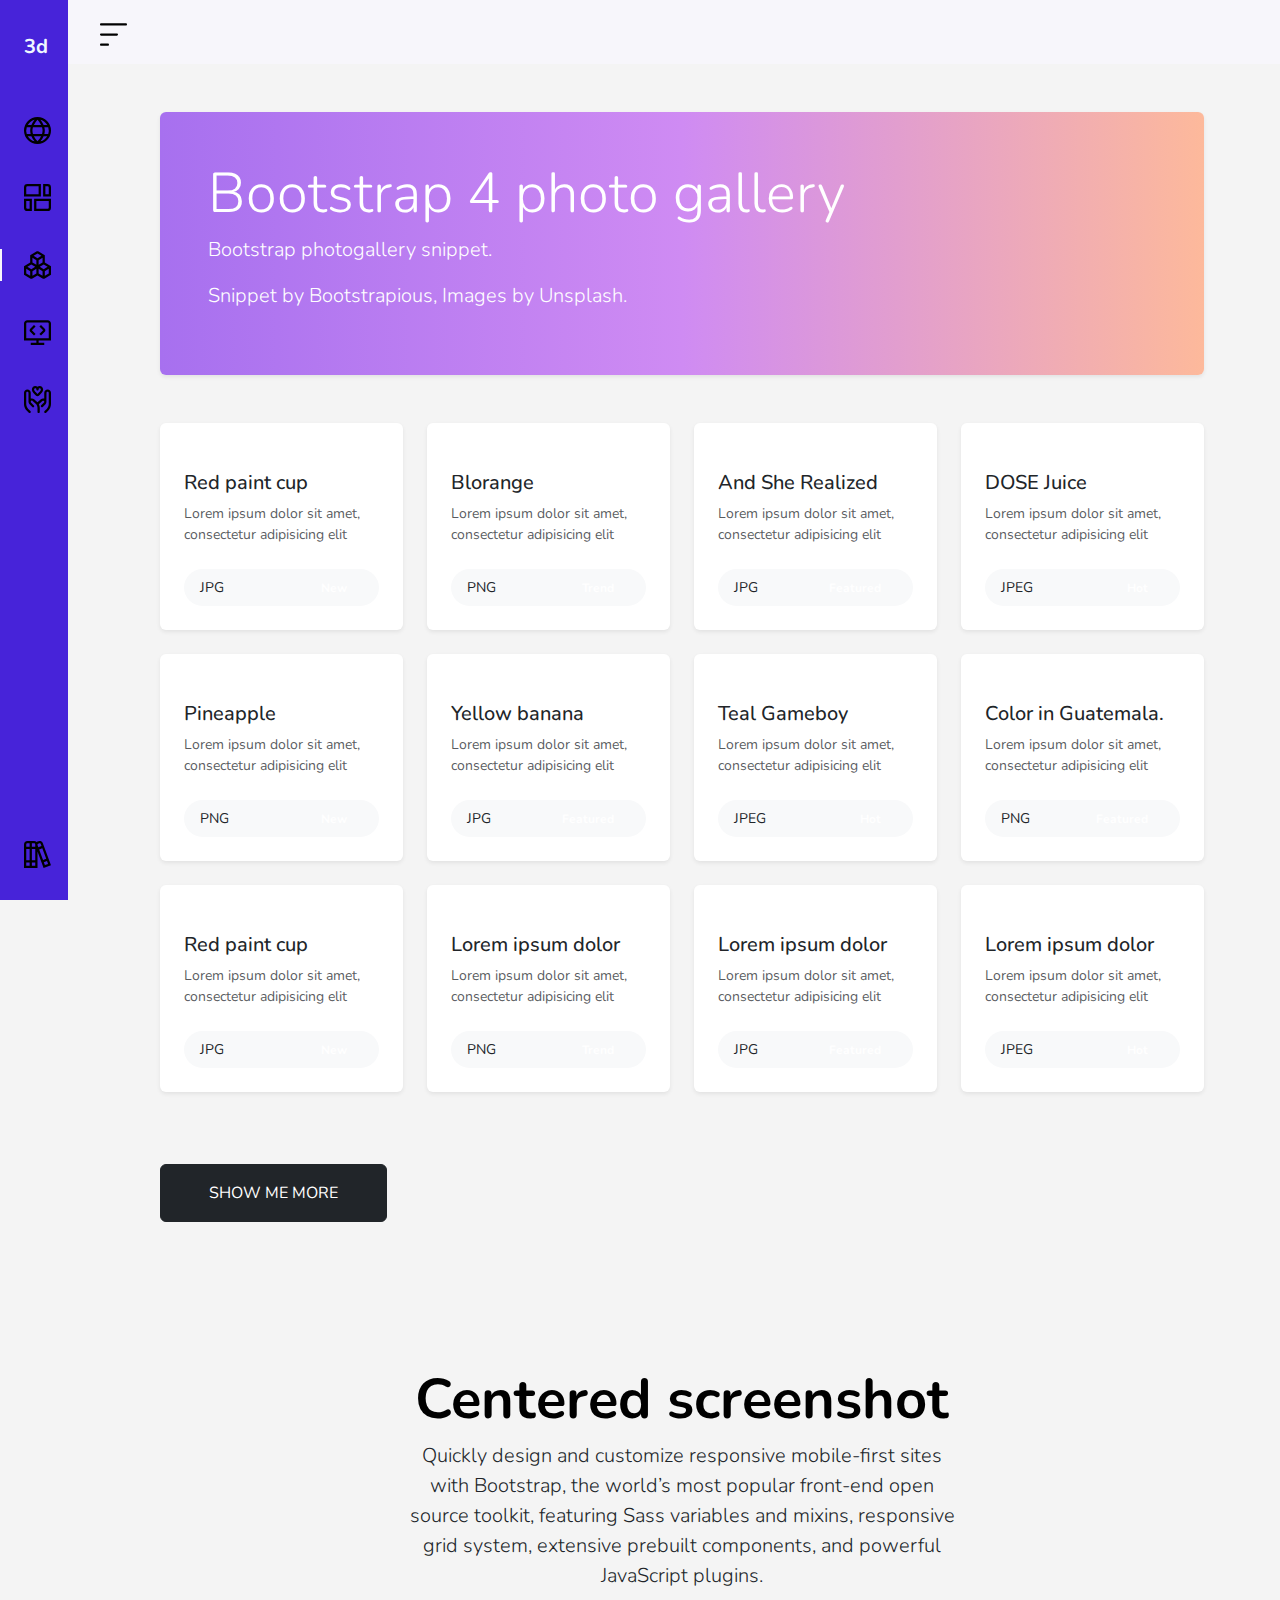
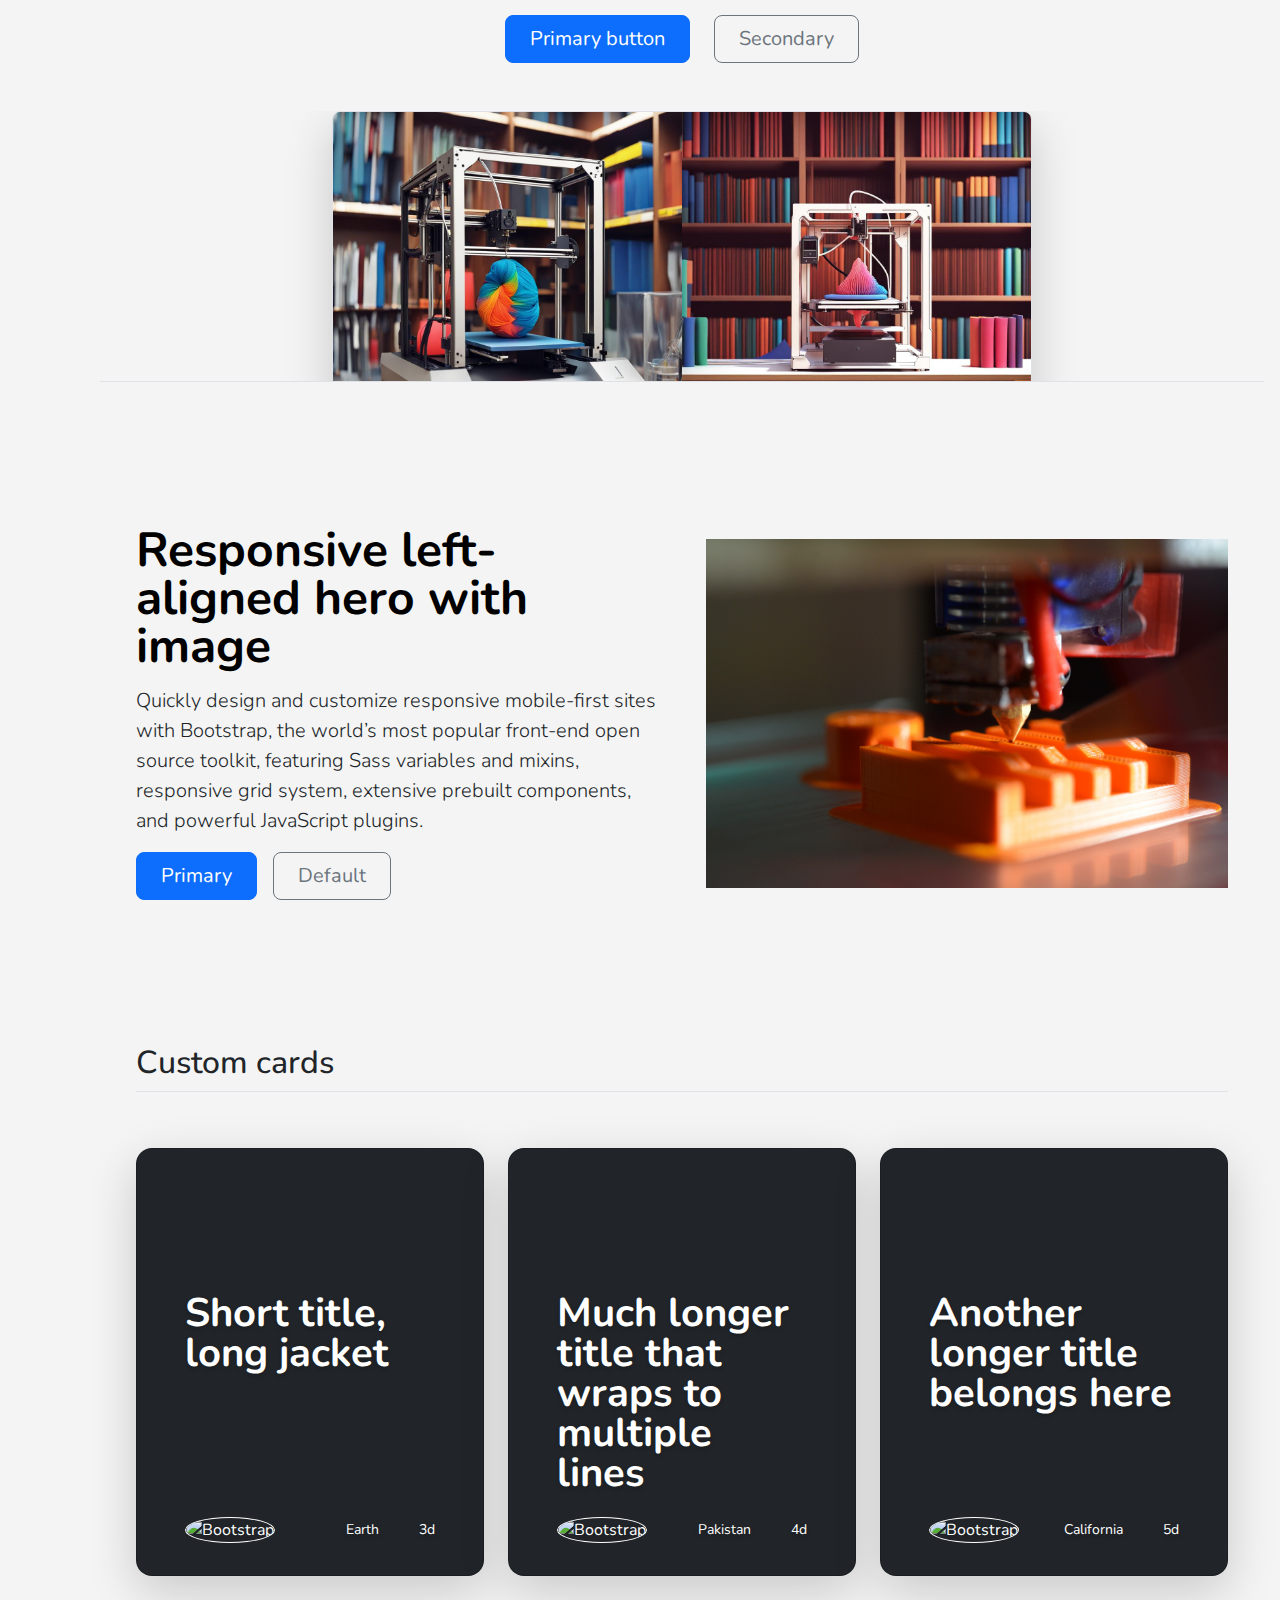
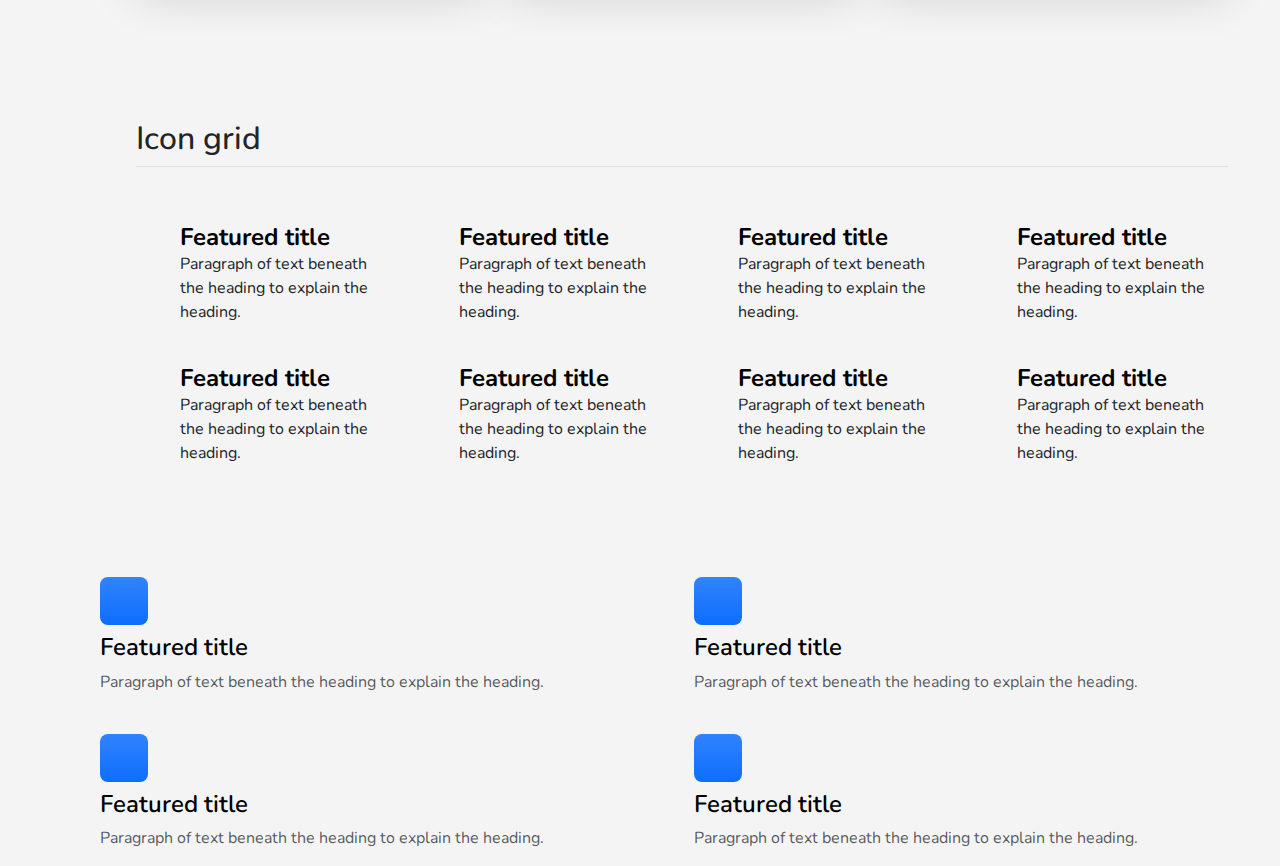
==== assets/pages/3d-Printing.html @ 1fdcd17d "first commit" ====
<!DOCTYPE html>
<html lang="en">
<head>
  <meta charset="UTF-8">
  <meta name="viewport" content="width=device-width, initial-scale=1.0">
  <title>Document</title>
  <!-- <link rel="stylesheet" href="./assets/css/reset.css"> -->
  <link rel="stylesheet" href="../css/typeset.css">
  <link rel="stylesheet" href="../bootstrap-5.3.2-dist/css/bootstrap.min.css">
  <link rel="stylesheet" href="../css/main.css">
  <link rel="icon" type="image/png" sizes="16x16" href="../img/favicon/favicon-16x16.png">

  <style>


body {
  background: #f4f4f4;
}

.banner {
  background: #a770ef;
  background: -webkit-linear-gradient(to right, #a770ef, #cf8bf3, #fdb99b);
  background: linear-gradient(to right, #a770ef, #cf8bf3, #fdb99b);
}



  </style>
</head>
<body id="body-pd">
  <header class="header" id="header">
      <div class="header_toggle"><img src="../img/nav-svg/bars-sort.svg" id="header-toggle" alt="list icon" style="width: 1.7rem;" title="Toggle"></div>
  </header>
  <div class="l-navbar" id="nav-bar">
      <nav class="nav">
          <div> 
            <a href="../../index.html" class="nav_logo" style="color: aliceblue; font-size: 20px; font-weight: bold; ">3d<span style="padding-left: 10px; font-size: 15px;">Printing<br>& Design</span></a>
            <div class="nav_list"> 
              <a href="../../index.html" class="nav_link" title="Main Page"><img src="../img/nav-svg/globe.svg" alt="list icon" style="width: 1.7rem;"><span class="nav_logo-name">Home</span></a>
              <a href="CAD-Design.html" class="nav_link" title="CAD Design"><img src="../img/nav-svg/CAD-Design.svg" alt="list icon" style="width: 1.7rem;"><span class="nav_logo-name">CAD Design</span></a>
              <a href="3d-Printing.html" class="nav_link active" title="3D Printing"><img src="../img/nav-svg/cubes.svg" alt="list icon" style="width: 1.7rem;"><span class="nav_logo-name">3D Printing</span></a>
              <a href="CAD-to-gcode.html" class="nav_link" title="CAD to Gcode Conversion"><img src="../img/nav-svg/display-code.svg" alt="list icon" style="width: 1.7rem;"><span class="nav_logo-name">CAD to Gcode</span></a>
              <a href="Volunteer.html" class="nav_link" title="Volunteering"><img src="../img/nav-svg/hands-heart.svg" alt="list icon" style="width: 1.7rem;"><span class="nav_logo-name">Volunteering</span></a>
            </div>
          </div> 
          <a href="https://discovery.fclspa.org/" class="nav_link" title="Coyle Free Library"><img src="../img/nav-svg/books.svg" alt="list icon" style="width: 1.7rem;"><span class="nav_logo-name">Coyle Free Library</span></a>
      </nav>
  </div>







  <div class="container-fluid">
    <div class="px-lg-5">
  
      <!-- For demo purpose -->
      <div class="row py-5">
        <div class="col-lg-12 mx-auto">
          <div class="text-white p-5 shadow-sm rounded banner">
            <h1 class="display-4">Bootstrap 4 photo gallery</h1>
            <p class="lead">Bootstrap photogallery snippet.</p>
            <p class="lead">Snippet by <a href="https://bootstrapious.com/snippets" class="text-reset"> 
                          Bootstrapious</a>, Images by <a href="https://unsplash.com" class="text-reset">Unsplash</a>.
            </p>
          </div>
        </div>
      </div>
      <!-- End -->
  
      <div class="row">
        <!-- Gallery item -->
        <div class="col-xl-3 col-lg-4 col-md-6 mb-4">
          <div class="bg-white rounded shadow-sm"><img src="https://bootstrapious.com/i/snippets/sn-gallery/img-1.jpg" alt="" class="img-fluid card-img-top">
            <div class="p-4">
              <h5> <a href="#" class="text-dark">Red paint cup</a></h5>
              <p class="small text-muted mb-0">Lorem ipsum dolor sit amet, consectetur adipisicing elit</p>
              <div class="d-flex align-items-center justify-content-between rounded-pill bg-light px-3 py-2 mt-4">
                <p class="small mb-0"><i class="fa fa-picture-o mr-2"></i><span class="font-weight-bold">JPG</span></p>
                <div class="badge badge-danger px-3 rounded-pill font-weight-normal">New</div>
              </div>
            </div>
          </div>
        </div>
        <!-- End -->
  
        <!-- Gallery item -->
        <div class="col-xl-3 col-lg-4 col-md-6 mb-4">
          <div class="bg-white rounded shadow-sm"><img src="https://bootstrapious.com/i/snippets/sn-gallery/img-2.jpg" alt="" class="img-fluid card-img-top">
            <div class="p-4">
              <h5> <a href="#" class="text-dark">Blorange</a></h5>
              <p class="small text-muted mb-0">Lorem ipsum dolor sit amet, consectetur adipisicing elit</p>
              <div class="d-flex align-items-center justify-content-between rounded-pill bg-light px-3 py-2 mt-4">
                <p class="small mb-0"><i class="fa fa-picture-o mr-2"></i><span class="font-weight-bold">PNG</span></p>
                <div class="badge badge-primary px-3 rounded-pill font-weight-normal">Trend</div>
              </div>
            </div>
          </div>
        </div>
        <!-- End -->
  
        <!-- Gallery item -->
        <div class="col-xl-3 col-lg-4 col-md-6 mb-4">
          <div class="bg-white rounded shadow-sm"><img src="https://bootstrapious.com/i/snippets/sn-gallery/img-3.jpg" alt="" class="img-fluid card-img-top">
            <div class="p-4">
              <h5> <a href="#" class="text-dark">And She Realized</a></h5>
              <p class="small text-muted mb-0">Lorem ipsum dolor sit amet, consectetur adipisicing elit</p>
              <div class="d-flex align-items-center justify-content-between rounded-pill bg-light px-3 py-2 mt-4">
                <p class="small mb-0"><i class="fa fa-picture-o mr-2"></i><span class="font-weight-bold">JPG</span></p>
                <div class="badge badge-warning px-3 rounded-pill font-weight-normal text-white">Featured</div>
              </div>
            </div>
          </div>
        </div>
        <!-- End -->
  
        <!-- Gallery item -->
        <div class="col-xl-3 col-lg-4 col-md-6 mb-4">
          <div class="bg-white rounded shadow-sm"><img src="https://bootstrapious.com/i/snippets/sn-gallery/img-4.jpg" alt="" class="img-fluid card-img-top">
            <div class="p-4">
              <h5> <a href="#" class="text-dark">DOSE Juice</a></h5>
              <p class="small text-muted mb-0">Lorem ipsum dolor sit amet, consectetur adipisicing elit</p>
              <div class="d-flex align-items-center justify-content-between rounded-pill bg-light px-3 py-2 mt-4">
                <p class="small mb-0"><i class="fa fa-picture-o mr-2"></i><span class="font-weight-bold">JPEG</span></p>
                <div class="badge badge-success px-3 rounded-pill font-weight-normal">Hot</div>
              </div>
            </div>
          </div>
        </div>
        <!-- End -->
  
        <!-- Gallery item -->
        <div class="col-xl-3 col-lg-4 col-md-6 mb-4">
          <div class="bg-white rounded shadow-sm"><img src="https://bootstrapious.com/i/snippets/sn-gallery/img-5.jpg" alt="" class="img-fluid card-img-top">
            <div class="p-4">
              <h5> <a href="#" class="text-dark">Pineapple</a></h5>
              <p class="small text-muted mb-0">Lorem ipsum dolor sit amet, consectetur adipisicing elit</p>
              <div class="d-flex align-items-center justify-content-between rounded-pill bg-light px-3 py-2 mt-4">
                <p class="small mb-0"><i class="fa fa-picture-o mr-2"></i><span class="font-weight-bold">PNG</span></p>
                <div class="badge badge-primary px-3 rounded-pill font-weight-normal">New</div>
              </div>
            </div>
          </div>
        </div>
        <!-- End -->
  
        <!-- Gallery item -->
        <div class="col-xl-3 col-lg-4 col-md-6 mb-4">
          <div class="bg-white rounded shadow-sm"><img src="https://bootstrapious.com/i/snippets/sn-gallery/img-6.jpg" alt="" class="img-fluid card-img-top">
            <div class="p-4">
              <h5> <a href="#" class="text-dark">Yellow banana</a></h5>
              <p class="small text-muted mb-0">Lorem ipsum dolor sit amet, consectetur adipisicing elit</p>
              <div class="d-flex align-items-center justify-content-between rounded-pill bg-light px-3 py-2 mt-4">
                <p class="small mb-0"><i class="fa fa-picture-o mr-2"></i><span class="font-weight-bold">JPG</span></p>
                <div class="badge badge-warning px-3 rounded-pill font-weight-normal text-white">Featured</div>
              </div>
            </div>
          </div>
        </div>
        <!-- End -->
  
        <!-- Gallery item -->
        <div class="col-xl-3 col-lg-4 col-md-6 mb-4">
          <div class="bg-white rounded shadow-sm"><img src="https://bootstrapious.com/i/snippets/sn-gallery/img-7.jpg" alt="" class="img-fluid card-img-top">
            <div class="p-4">
              <h5> <a href="#" class="text-dark">Teal Gameboy</a></h5>
              <p class="small text-muted mb-0">Lorem ipsum dolor sit amet, consectetur adipisicing elit</p>
              <div class="d-flex align-items-center justify-content-between rounded-pill bg-light px-3 py-2 mt-4">
                <p class="small mb-0"><i class="fa fa-picture-o mr-2"></i><span class="font-weight-bold">JPEG</span></p>
                <div class="badge badge-info px-3 rounded-pill font-weight-normal">Hot</div>
              </div>
            </div>
          </div>
        </div>
        <!-- End -->
  
        <!-- Gallery item -->
        <div class="col-xl-3 col-lg-4 col-md-6 mb-4">
          <div class="bg-white rounded shadow-sm"><img src="https://bootstrapious.com/i/snippets/sn-gallery/img-8.jpg" alt="" class="img-fluid card-img-top">
            <div class="p-4">
              <h5> <a href="#" class="text-dark">Color in Guatemala.</a></h5>
              <p class="small text-muted mb-0">Lorem ipsum dolor sit amet, consectetur adipisicing elit</p>
              <div class="d-flex align-items-center justify-content-between rounded-pill bg-light px-3 py-2 mt-4">
                <p class="small mb-0"><i class="fa fa-picture-o mr-2"></i><span class="font-weight-bold">PNG</span></p>
                <div class="badge badge-warning px-3 rounded-pill font-weight-normal text-white">Featured</div>
              </div>
            </div>
          </div>
        </div>
        <!-- End -->
  
        <!-- Gallery item -->
        <div class="col-xl-3 col-lg-4 col-md-6 mb-4">
          <div class="bg-white rounded shadow-sm"><img src="https://bootstrapious.com/i/snippets/sn-gallery/img-1.jpg" alt="" class="img-fluid card-img-top">
            <div class="p-4">
              <h5> <a href="#" class="text-dark">Red paint cup</a></h5>
              <p class="small text-muted mb-0">Lorem ipsum dolor sit amet, consectetur adipisicing elit</p>
              <div class="d-flex align-items-center justify-content-between rounded-pill bg-light px-3 py-2 mt-4">
                <p class="small mb-0"><i class="fa fa-picture-o mr-2"></i><span class="font-weight-bold">JPG</span></p>
                <div class="badge badge-danger px-3 rounded-pill font-weight-normal">New</div>
              </div>
            </div>
          </div>
        </div>
        <!-- End -->
  
        <!-- Gallery item -->
        <div class="col-xl-3 col-lg-4 col-md-6 mb-4">
          <div class="bg-white rounded shadow-sm"><img src="https://bootstrapious.com/i/snippets/sn-gallery/img-2.jpg" alt="" class="img-fluid card-img-top">
            <div class="p-4">
              <h5> <a href="#" class="text-dark">Lorem ipsum dolor</a></h5>
              <p class="small text-muted mb-0">Lorem ipsum dolor sit amet, consectetur adipisicing elit</p>
              <div class="d-flex align-items-center justify-content-between rounded-pill bg-light px-3 py-2 mt-4">
                <p class="small mb-0"><i class="fa fa-picture-o mr-2"></i><span class="font-weight-bold">PNG</span></p>
                <div class="badge badge-primary px-3 rounded-pill font-weight-normal">Trend</div>
              </div>
            </div>
          </div>
        </div>
        <!-- End -->
  
        <!-- Gallery item -->
        <div class="col-xl-3 col-lg-4 col-md-6 mb-4">
          <div class="bg-white rounded shadow-sm"><img src="https://bootstrapious.com/i/snippets/sn-gallery/img-3.jpg" alt="" class="img-fluid card-img-top">
            <div class="p-4">
              <h5> <a href="#" class="text-dark">Lorem ipsum dolor</a></h5>
              <p class="small text-muted mb-0">Lorem ipsum dolor sit amet, consectetur adipisicing elit</p>
              <div class="d-flex align-items-center justify-content-between rounded-pill bg-light px-3 py-2 mt-4">
                <p class="small mb-0"><i class="fa fa-picture-o mr-2"></i><span class="font-weight-bold">JPG</span></p>
                <div class="badge badge-warning px-3 rounded-pill font-weight-normal text-white">Featured</div>
              </div>
            </div>
          </div>
        </div>
        <!-- End -->
  
        <!-- Gallery item -->
        <div class="col-xl-3 col-lg-4 col-md-6 mb-4">
          <div class="bg-white rounded shadow-sm"><img src="https://bootstrapious.com/i/snippets/sn-gallery/img-4.jpg" alt="" class="img-fluid card-img-top">
            <div class="p-4">
              <h5> <a href="#" class="text-dark">Lorem ipsum dolor</a></h5>
              <p class="small text-muted mb-0">Lorem ipsum dolor sit amet, consectetur adipisicing elit</p>
              <div class="d-flex align-items-center justify-content-between rounded-pill bg-light px-3 py-2 mt-4">
                <p class="small mb-0"><i class="fa fa-picture-o mr-2"></i><span class="font-weight-bold">JPEG</span></p>
                <div class="badge badge-success px-3 rounded-pill font-weight-normal">Hot</div>
              </div>
            </div>
          </div>
        </div>
        <!-- End -->
  
      </div>
      <div class="py-5 text-right"><a href="#" class="btn btn-dark px-5 py-3 text-uppercase">Show me more</a></div>
    </div>
  </div>









<div class="px-4 pt-5 my-5 text-center border-bottom">
  <h1 class="display-4 fw-bold text-body-emphasis">Centered screenshot</h1>
  <div class="col-lg-6 mx-auto">
    <p class="lead mb-4">Quickly design and customize responsive mobile-first sites with Bootstrap, the world’s most popular front-end open source toolkit, featuring Sass variables and mixins, responsive grid system, extensive prebuilt components, and powerful JavaScript plugins.</p>
    <div class="d-grid gap-2 d-sm-flex justify-content-sm-center mb-5">
      <button type="button" class="btn btn-primary btn-lg px-4 me-sm-3">Primary button</button>
      <button type="button" class="btn btn-outline-secondary btn-lg px-4">Secondary</button>
    </div>
  </div>
  <div class="overflow-hidden" style="max-height: 30vh;">
    <div class="container px-5">
      <img src="../img/AIu6ytvAJo54OdG1zyGG--grid.jpg" class="img-fluid border rounded-3 shadow-lg mb-4" alt="Example image" width="700" height="500" loading="lazy">
    </div>
  </div>
</div>


<div class="container col-xxl-8 px-4 py-5">
  <div class="row flex-lg-row-reverse align-items-center g-5 py-5">
    <div class="col-10 col-sm-8 col-lg-6">
      <img src="../img/gavin-allanwood-Q1NS-nISNIw-unsplash.jpg" class="d-block mx-lg-auto img-fluid" alt="Bootstrap Themes" width="700" height="500" loading="lazy">
    </div>
    <div class="col-lg-6">
      <h1 class="display-5 fw-bold text-body-emphasis lh-1 mb-3">Responsive left-aligned hero with image</h1>
      <p class="lead">Quickly design and customize responsive mobile-first sites with Bootstrap, the world’s most popular front-end open source toolkit, featuring Sass variables and mixins, responsive grid system, extensive prebuilt components, and powerful JavaScript plugins.</p>
      <div class="d-grid gap-2 d-md-flex justify-content-md-start">
        <button type="button" class="btn btn-primary btn-lg px-4 me-md-2">Primary</button>
        <button type="button" class="btn btn-outline-secondary btn-lg px-4">Default</button>
      </div>
    </div>
  </div>
</div>



<div class="container px-4 py-5" id="custom-cards">
  <h2 class="pb-2 border-bottom">Custom cards</h2>

  <div class="row row-cols-1 row-cols-lg-3 align-items-stretch g-4 py-5">
    <div class="col">
      <div class="card card-cover h-100 overflow-hidden text-bg-dark rounded-4 shadow-lg" style="background-image: url('unsplash-photo-1.jpg');">
        <div class="d-flex flex-column h-100 p-5 pb-3 text-white text-shadow-1">
          <h3 class="pt-5 mt-5 mb-4 display-6 lh-1 fw-bold">Short title, long jacket</h3>
          <ul class="d-flex list-unstyled mt-auto">
            <li class="me-auto">
              <img src="https://github.com/twbs.png" alt="Bootstrap" width="32" height="32" class="rounded-circle border border-white">
            </li>
            <li class="d-flex align-items-center me-3">
              <svg class="bi me-2" width="1em" height="1em"><use xlink:href="#geo-fill"/></svg>
              <small>Earth</small>
            </li>
            <li class="d-flex align-items-center">
              <svg class="bi me-2" width="1em" height="1em"><use xlink:href="#calendar3"/></svg>
              <small>3d</small>
            </li>
          </ul>
        </div>
      </div>
    </div>

    <div class="col">
      <div class="card card-cover h-100 overflow-hidden text-bg-dark rounded-4 shadow-lg" style="background-image: url('unsplash-photo-2.jpg');">
        <div class="d-flex flex-column h-100 p-5 pb-3 text-white text-shadow-1">
          <h3 class="pt-5 mt-5 mb-4 display-6 lh-1 fw-bold">Much longer title that wraps to multiple lines</h3>
          <ul class="d-flex list-unstyled mt-auto">
            <li class="me-auto">
              <img src="https://github.com/twbs.png" alt="Bootstrap" width="32" height="32" class="rounded-circle border border-white">
            </li>
            <li class="d-flex align-items-center me-3">
              <svg class="bi me-2" width="1em" height="1em"><use xlink:href="#geo-fill"/></svg>
              <small>Pakistan</small>
            </li>
            <li class="d-flex align-items-center">
              <svg class="bi me-2" width="1em" height="1em"><use xlink:href="#calendar3"/></svg>
              <small>4d</small>
            </li>
          </ul>
        </div>
      </div>
    </div>

    <div class="col">
      <div class="card card-cover h-100 overflow-hidden text-bg-dark rounded-4 shadow-lg" style="background-image: url('unsplash-photo-3.jpg');">
        <div class="d-flex flex-column h-100 p-5 pb-3 text-shadow-1">
          <h3 class="pt-5 mt-5 mb-4 display-6 lh-1 fw-bold">Another longer title belongs here</h3>
          <ul class="d-flex list-unstyled mt-auto">
            <li class="me-auto">
              <img src="https://github.com/twbs.png" alt="Bootstrap" width="32" height="32" class="rounded-circle border border-white">
            </li>
            <li class="d-flex align-items-center me-3">
              <svg class="bi me-2" width="1em" height="1em"><use xlink:href="#geo-fill"/></svg>
              <small>California</small>
            </li>
            <li class="d-flex align-items-center">
              <svg class="bi me-2" width="1em" height="1em"><use xlink:href="#calendar3"/></svg>
              <small>5d</small>
            </li>
          </ul>
        </div>
      </div>
    </div>
  </div>
</div>



<div class="container px-4 py-5" id="icon-grid">
  <h2 class="pb-2 border-bottom">Icon grid</h2>

  <div class="row row-cols-1 row-cols-sm-2 row-cols-md-3 row-cols-lg-4 g-4 py-5">
    <div class="col d-flex align-items-start">
      <svg class="bi text-body-secondary flex-shrink-0 me-3" width="1.75em" height="1.75em"><use xlink:href="#bootstrap"/></svg>
      <div>
        <h3 class="fw-bold mb-0 fs-4 text-body-emphasis">Featured title</h3>
        <p>Paragraph of text beneath the heading to explain the heading.</p>
      </div>
    </div>
    <div class="col d-flex align-items-start">
      <svg class="bi text-body-secondary flex-shrink-0 me-3" width="1.75em" height="1.75em"><use xlink:href="#cpu-fill"/></svg>
      <div>
        <h3 class="fw-bold mb-0 fs-4 text-body-emphasis">Featured title</h3>
        <p>Paragraph of text beneath the heading to explain the heading.</p>
      </div>
    </div>
    <div class="col d-flex align-items-start">
      <svg class="bi text-body-secondary flex-shrink-0 me-3" width="1.75em" height="1.75em"><use xlink:href="#calendar3"/></svg>
      <div>
        <h3 class="fw-bold mb-0 fs-4 text-body-emphasis">Featured title</h3>
        <p>Paragraph of text beneath the heading to explain the heading.</p>
      </div>
    </div>
    <div class="col d-flex align-items-start">
      <svg class="bi text-body-secondary flex-shrink-0 me-3" width="1.75em" height="1.75em"><use xlink:href="#home"/></svg>
      <div>
        <h3 class="fw-bold mb-0 fs-4 text-body-emphasis">Featured title</h3>
        <p>Paragraph of text beneath the heading to explain the heading.</p>
      </div>
    </div>
    <div class="col d-flex align-items-start">
      <svg class="bi text-body-secondary flex-shrink-0 me-3" width="1.75em" height="1.75em"><use xlink:href="#speedometer2"/></svg>
      <div>
        <h3 class="fw-bold mb-0 fs-4 text-body-emphasis">Featured title</h3>
        <p>Paragraph of text beneath the heading to explain the heading.</p>
      </div>
    </div>
    <div class="col d-flex align-items-start">
      <svg class="bi text-body-secondary flex-shrink-0 me-3" width="1.75em" height="1.75em"><use xlink:href="#toggles2"/></svg>
      <div>
        <h3 class="fw-bold mb-0 fs-4 text-body-emphasis">Featured title</h3>
        <p>Paragraph of text beneath the heading to explain the heading.</p>
      </div>
    </div>
    <div class="col d-flex align-items-start">
      <svg class="bi text-body-secondary flex-shrink-0 me-3" width="1.75em" height="1.75em"><use xlink:href="#geo-fill"/></svg>
      <div>
        <h3 class="fw-bold mb-0 fs-4 text-body-emphasis">Featured title</h3>
        <p>Paragraph of text beneath the heading to explain the heading.</p>
      </div>
    </div>
    <div class="col d-flex align-items-start">
      <svg class="bi text-body-secondary flex-shrink-0 me-3" width="1.75em" height="1.75em"><use xlink:href="#tools"/></svg>
      <div>
        <h3 class="fw-bold mb-0 fs-4 text-body-emphasis">Featured title</h3>
        <p>Paragraph of text beneath the heading to explain the heading.</p>
      </div>
    </div>
  </div>
</div>



<div class="col">
  <div class="row row-cols-1 row-cols-sm-2 g-4">
    <div class="col d-flex flex-column gap-2">
      <div class="feature-icon-small d-inline-flex align-items-center justify-content-center text-bg-primary bg-gradient fs-4 rounded-3">
        <svg class="bi" width="1em" height="1em">
          <use xlink:href="#collection" />
        </svg>
      </div>
      <h4 class="fw-semibold mb-0 text-body-emphasis">Featured title</h4>
      <p class="text-body-secondary">Paragraph of text beneath the heading to explain the heading.</p>
    </div>

    <div class="col d-flex flex-column gap-2">
      <div class="feature-icon-small d-inline-flex align-items-center justify-content-center text-bg-primary bg-gradient fs-4 rounded-3">
        <svg class="bi" width="1em" height="1em">
          <use xlink:href="#gear-fill" />
        </svg>
      </div>
      <h4 class="fw-semibold mb-0 text-body-emphasis">Featured title</h4>
      <p class="text-body-secondary">Paragraph of text beneath the heading to explain the heading.</p>
    </div>

    <div class="col d-flex flex-column gap-2">
      <div class="feature-icon-small d-inline-flex align-items-center justify-content-center text-bg-primary bg-gradient fs-4 rounded-3">
        <svg class="bi" width="1em" height="1em">
          <use xlink:href="#speedometer" />
        </svg>
      </div>
      <h4 class="fw-semibold mb-0 text-body-emphasis">Featured title</h4>
      <p class="text-body-secondary">Paragraph of text beneath the heading to explain the heading.</p>
    </div>

    <div class="col d-flex flex-column gap-2">
      <div class="feature-icon-small d-inline-flex align-items-center justify-content-center text-bg-primary bg-gradient fs-4 rounded-3">
        <svg class="bi" width="1em" height="1em">
          <use xlink:href="#table" />
        </svg>
      </div>
      <h4 class="fw-semibold mb-0 text-body-emphasis">Featured title</h4>
      <p class="text-body-secondary">Paragraph of text beneath the heading to explain the heading.</p>
    </div>
  </div>
</div>
</div>
</div>
  





  <script src="https://cdnjs.cloudflare.com/ajax/libs/jquery/3.7.1/jquery.min.js"></script>
  <script src="https://cdnjs.cloudflare.com/ajax/libs/popper.js/2.9.2/umd/popper.min.js"></script>
  <script src="../bootstrap-5.3.2-dist/js/bootstrap.min.js"></script>
  <script src="../js/main.js"></script>
</body>
</html>
---- assets/css/typeset.css ----
@font-face {
    font-family: 'Lato Black Italic';
    src: url('../fonts/Lato-BlackItalic.woff2') format('woff2'),
        url('../fonts/Lato-BlackItalic.woff') format('woff'),
        url('../fonts/Lato-BlackItalic.ttf') format('truetype');
    font-weight: 900;
    font-style: italic;
    font-display: swap;
}

@font-face {
    font-family: 'Lato Bold';
    src: url('../fonts/Lato-Bold.woff2') format('woff2'),
        url('../fonts/Lato-Bold.woff') format('woff'),
        url('../fonts/Lato-Bold.ttf') format('truetype');
    font-weight: bold;
    font-style: normal;
    font-display: swap;
}

@font-face {
    font-family: 'Lato Black';
    src: url('../fonts/Lato-Black.woff2') format('woff2'),
        url('../fonts/Lato-Black.woff') format('woff'),
        url('../fonts/Lato-Black.ttf') format('truetype');
    font-weight: 900;
    font-style: normal;
    font-display: swap;
}

@font-face {
    font-family: 'Lato Italic';
    src: url('../fonts/Lato-Italic.woff2') format('woff2'),
        url('../fonts/Lato-Italic.woff') format('woff'),
        url('../fonts/Lato-Italic.ttf') format('truetype');
    font-weight: normal;
    font-style: italic;
    font-display: swap;
}

@font-face {
    font-family: 'Lato Bold Italic';
    src: url('../fonts/Lato-BoldItalic.woff2') format('woff2'),
        url('../fonts/Lato-BoldItalic.woff') format('woff'),
        url('../fonts/Lato-BoldItalic.ttf') format('truetype');
    font-weight: bold;
    font-style: italic;
    font-display: swap;
}

@font-face {
    font-family: 'Lato Light Italic';
    src: url('../fonts/Lato-LightItalic.woff2') format('woff2'),
        url('../fonts/Lato-LightItalic.woff') format('woff'),
        url('../fonts/Lato-LightItalic.ttf') format('truetype');
    font-weight: 300;
    font-style: italic;
    font-display: swap;
}

@font-face {
    font-family: 'Lato';
    src: url('../fonts/Lato-Regular.woff2') format('woff2'),
        url('../fonts/Lato-Regular.woff') format('woff'),
        url('../fonts/Lato-Regular.ttf') format('truetype');
    font-weight: normal;
    font-style: normal;
    font-display: swap;
}

@font-face {
    font-family: 'Lato Hairline Italic';
    src: url('../fonts/Lato-HairlineItalic.woff2') format('woff2'),
        url('../fonts/Lato-HairlineItalic.woff') format('woff'),
        url('../fonts/Lato-HairlineItalic.ttf') format('truetype');
    font-weight: 300;
    font-style: italic;
    font-display: swap;
}

@font-face {
    font-family: 'Lato Light';
    src: url('../fonts/Lato-Light.woff2') format('woff2'),
        url('../fonts/Lato-Light.woff') format('woff'),
        url('../fonts/Lato-Light.ttf') format('truetype');
    font-weight: 300;
    font-style: normal;
    font-display: swap;
}

@font-face {
    font-family: 'Lato Hairline';
    src: url('../fonts/Lato-Hairline.woff2') format('woff2'),
        url('../fonts/Lato-Hairline.woff') format('woff'),
        url('../fonts/Lato-Hairline.ttf') format('truetype');
    font-weight: 300;
    font-style: normal;
    font-display: swap;
}
---- assets/css/main.css ----
/* Nav Sidebar */
@import url("https://fonts.googleapis.com/css2?family=Nunito:wght@400;600;700&display=swap");:root {--header-height: 3rem;--nav-width: 68px;--first-color: #4723D9;--first-color-light: #AFA5D9;--white-color: #F7F6FB;--body-font: 'Nunito', sans-serif;--normal-font-size: 1rem;--z-fixed: 100}*,::before,::after{box-sizing: border-box}body{position: relative;margin: var(--header-height) 0 0 0;padding: 0 1rem;font-family: var(--body-font);font-size: var(--normal-font-size);transition: .5s}a{text-decoration: none}.header{width: 100%;height: var(--header-height);position: fixed;top: 0;left: 0;display: flex;align-items: center;justify-content: space-between;padding: 0 1rem;background-color: var(--white-color);z-index: var(--z-fixed);transition: .5s}.header_toggle{color: var(--first-color);font-size: 1.5rem;cursor: pointer}.header_img{width: 35px;height: 35px;display: flex;justify-content: center;border-radius: 50%;overflow: hidden}.header_img img{width: 40px}.l-navbar{position: fixed;top: 0;left: -30%;width: var(--nav-width);height: 100vh;background-color: var(--first-color);padding: .5rem 1rem 0 0;transition: .5s;z-index: var(--z-fixed)}.nav{height: 100%;display: flex;flex-direction: column;justify-content: space-between;overflow: hidden}.nav_logo, .nav_link{display: grid;grid-template-columns: max-content max-content;align-items: center;column-gap: 1rem;padding: .5rem 0 .5rem 1.5rem}.nav_logo{margin-bottom: 2rem}.nav_logo-icon{font-size: 1.25rem;color: var(--white-color)}.nav_logo-name{color: var(--white-color);font-weight: 700}.nav_link{position: relative;color: var(--first-color-light);margin-bottom: 1.5rem;transition: .3s}.nav_link:hover{color: var(--white-color)}.nav_icon{font-size: 1.25rem}.show{left: 0}.body-pd{padding-left: calc(var(--nav-width) + 1rem)}.active{color: var(--white-color)}.active::before{content: '';position: absolute;left: 0;width: 2px;height: 32px;background-color: var(--white-color)}.height-100{height:100vh}@media screen and (min-width: 768px){body{margin: calc(var(--header-height) + 1rem) 0 0 0;padding-left: calc(var(--nav-width) + 2rem)}.header{height: calc(var(--header-height) + 1rem);padding: 0 2rem 0 calc(var(--nav-width) + 2rem)}.header_img{width: 40px;height: 40px}.header_img img{width: 45px}.l-navbar{left: 0;padding: 1rem 1rem 0 0}.show{width: calc(var(--nav-width) + 156px)}.body-pd{padding-left: calc(var(--nav-width) + 188px)}}

.feature-icon {
  width: 4rem;
  height: 4rem;
  border-radius: .75rem;
}

.icon-square {
  width: 3rem;
  height: 3rem;
  border-radius: .75rem;
}

.text-shadow-1 { text-shadow: 0 .125rem .25rem rgba(0, 0, 0, .25); }
.text-shadow-2 { text-shadow: 0 .25rem .5rem rgba(0, 0, 0, .25); }
.text-shadow-3 { text-shadow: 0 .5rem 1.5rem rgba(0, 0, 0, .25); }

.card-cover {
  background-repeat: no-repeat;
  background-position: center center;
  background-size: cover;
}

.feature-icon-small {
  width: 3rem;
  height: 3rem;
}
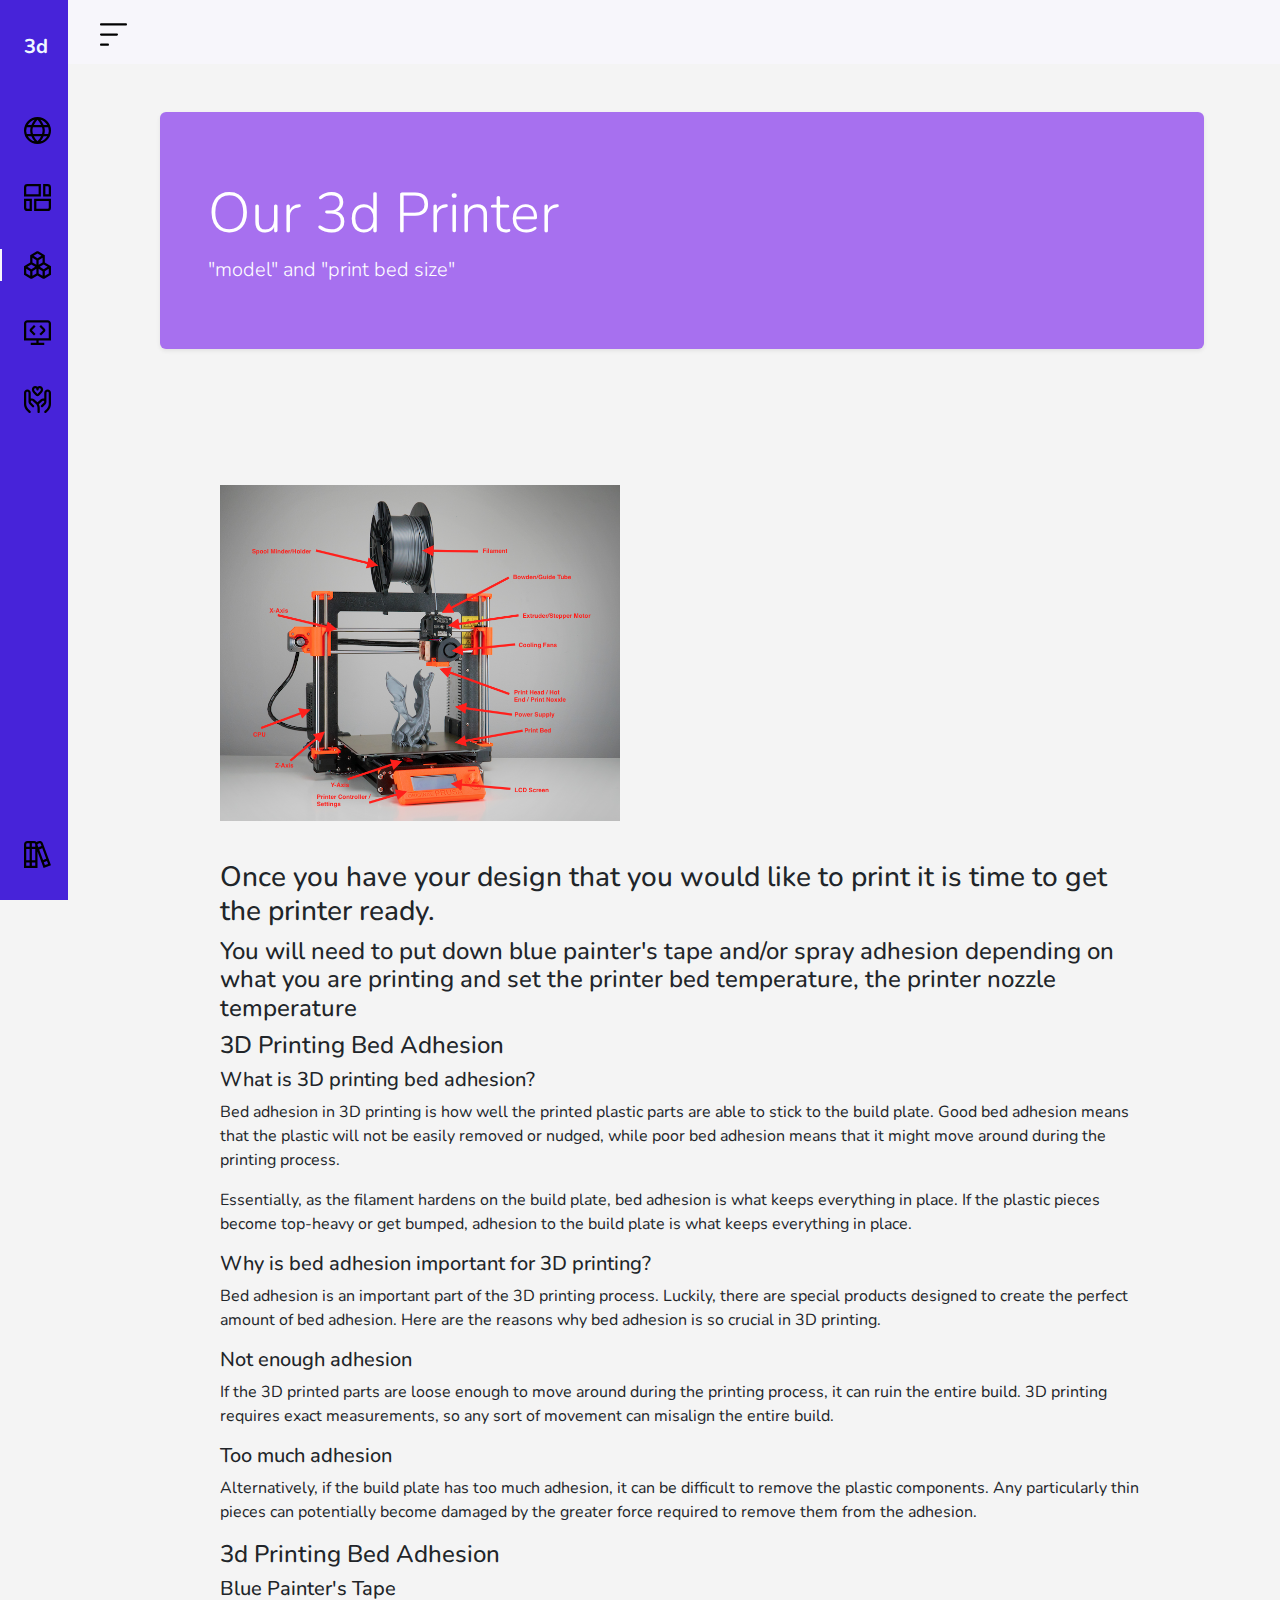
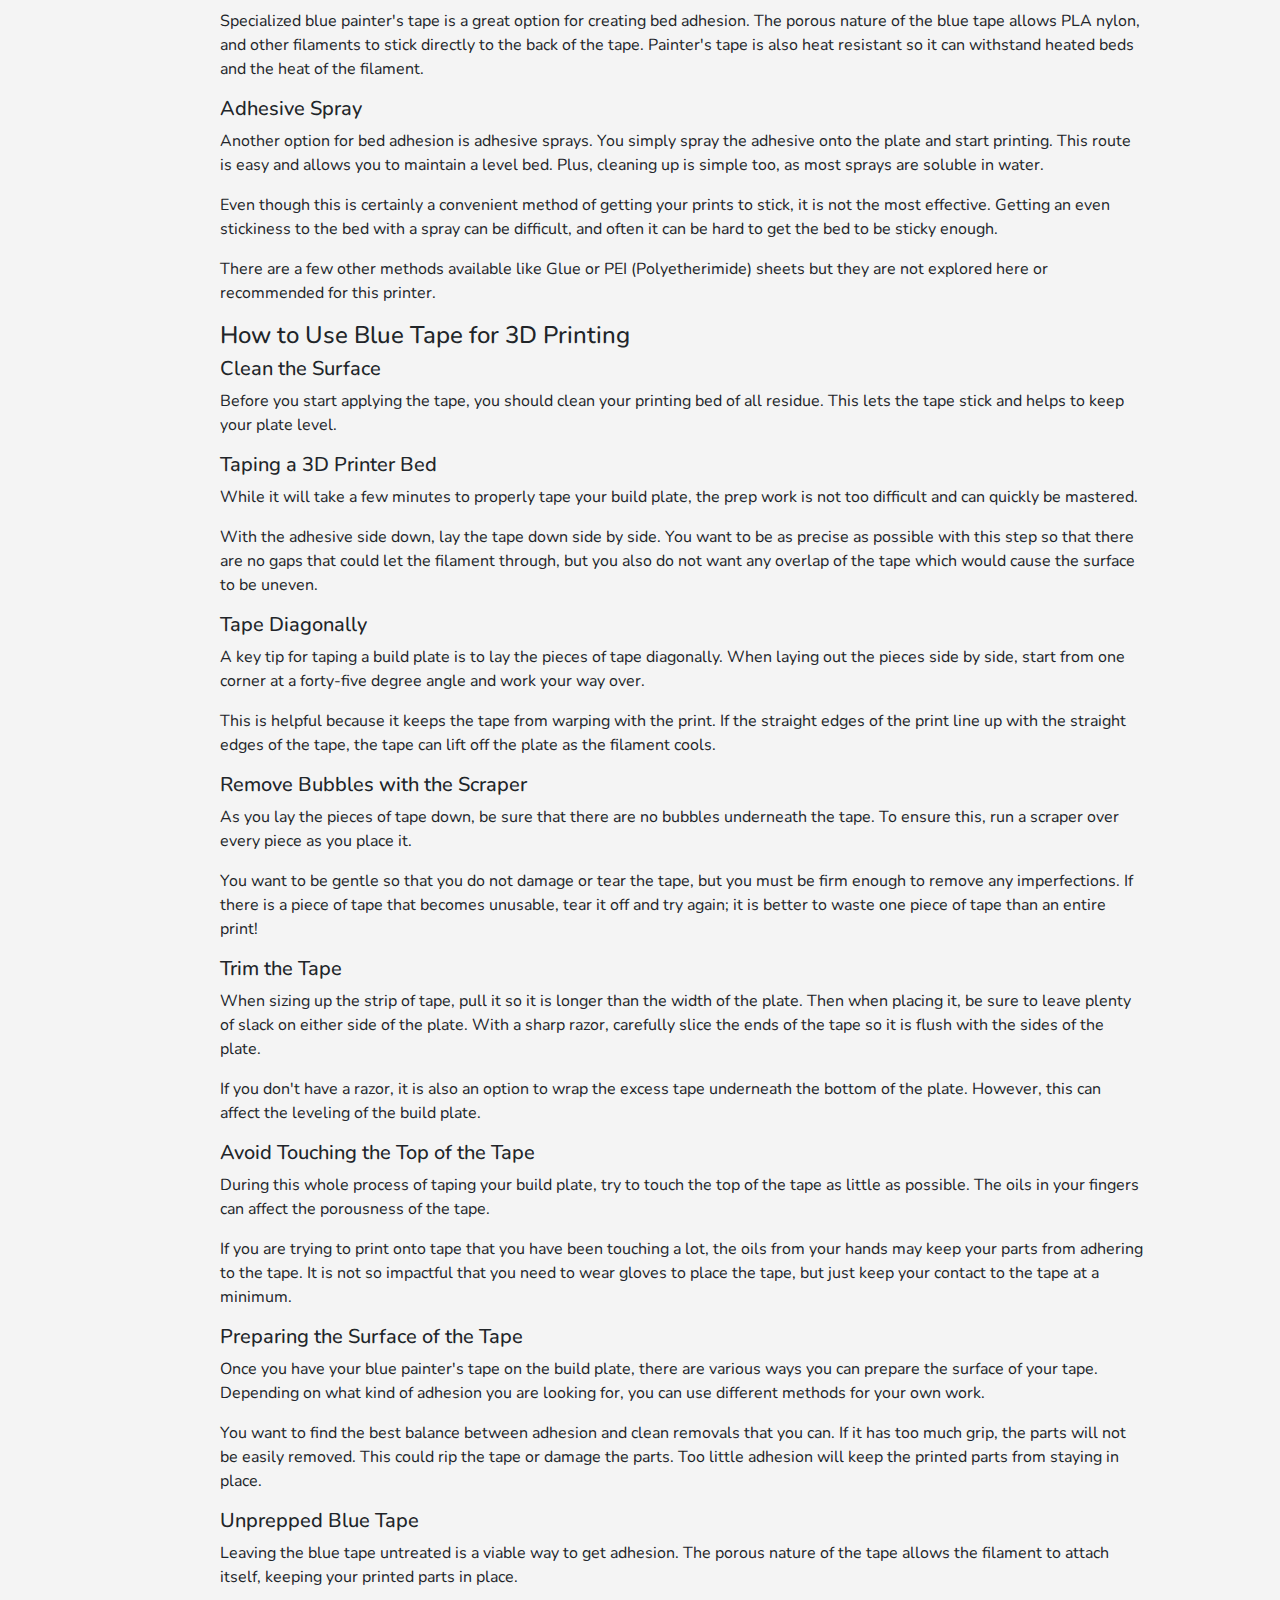
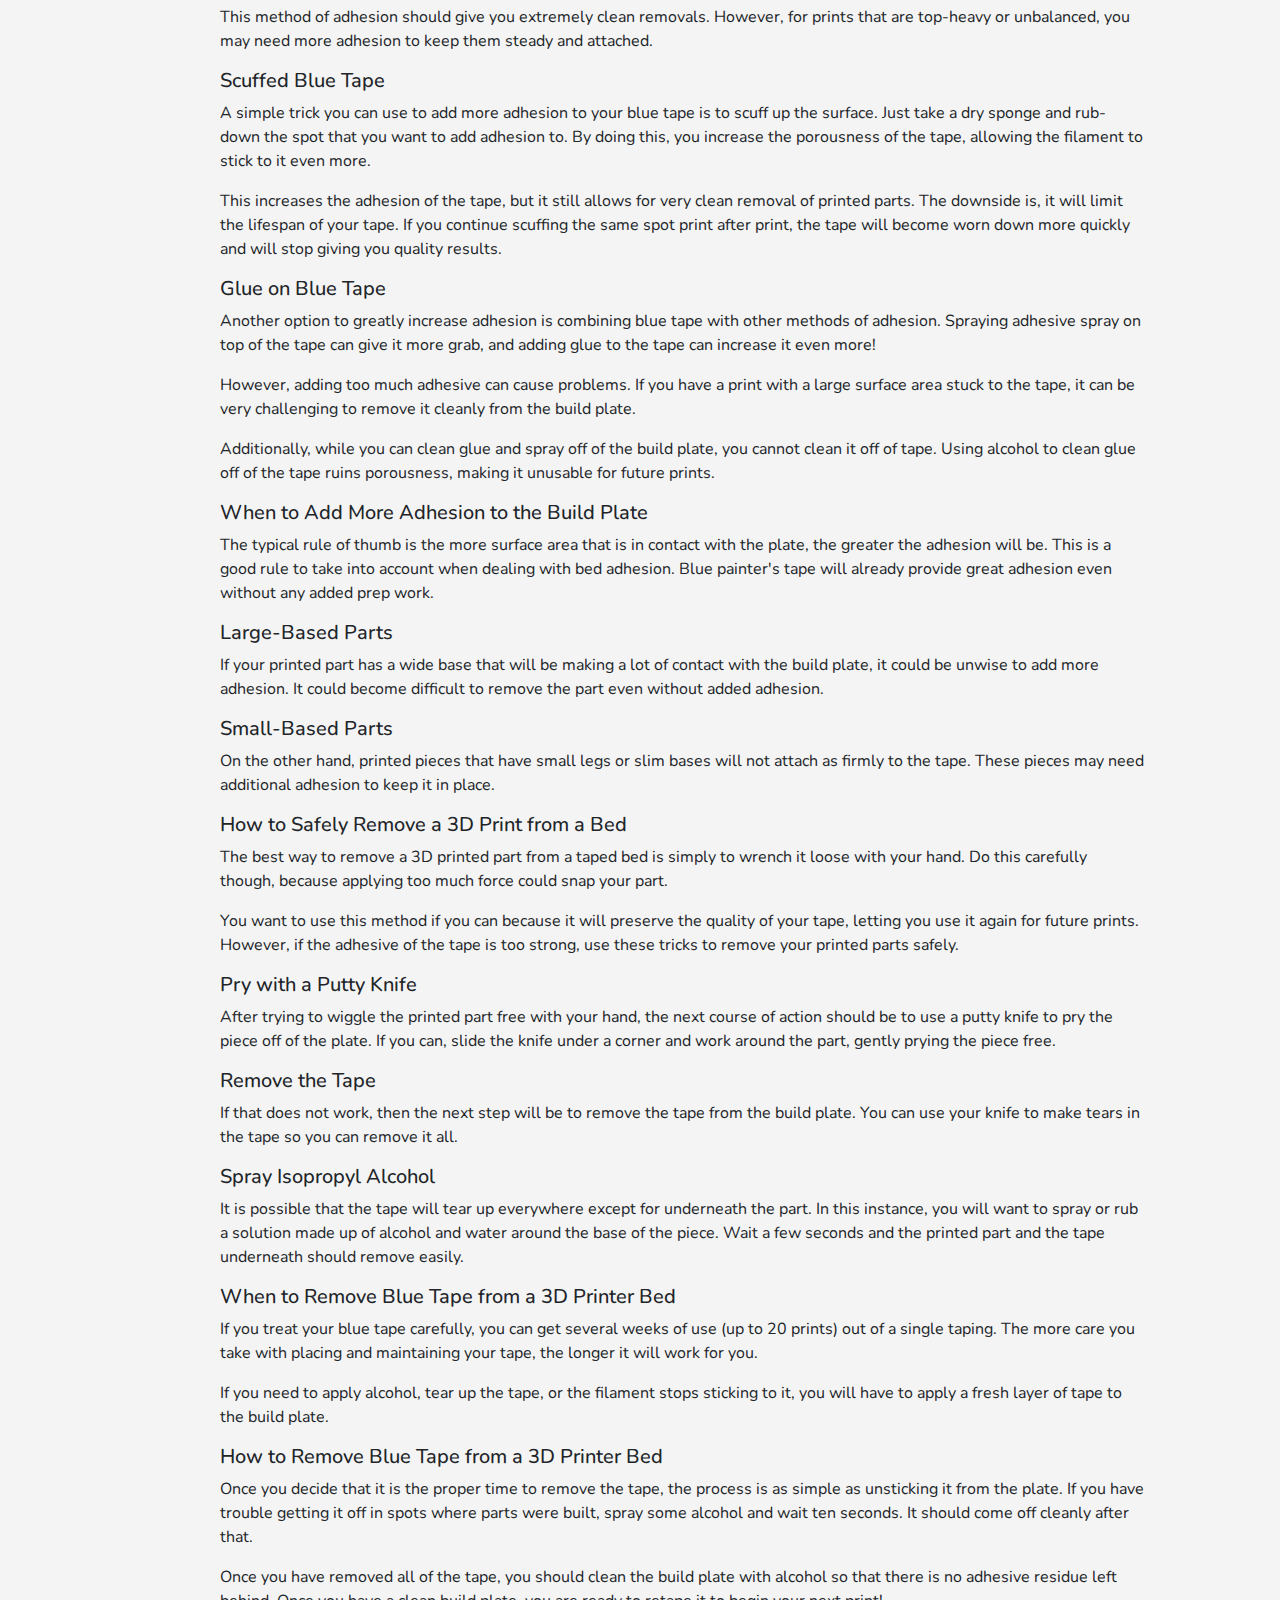
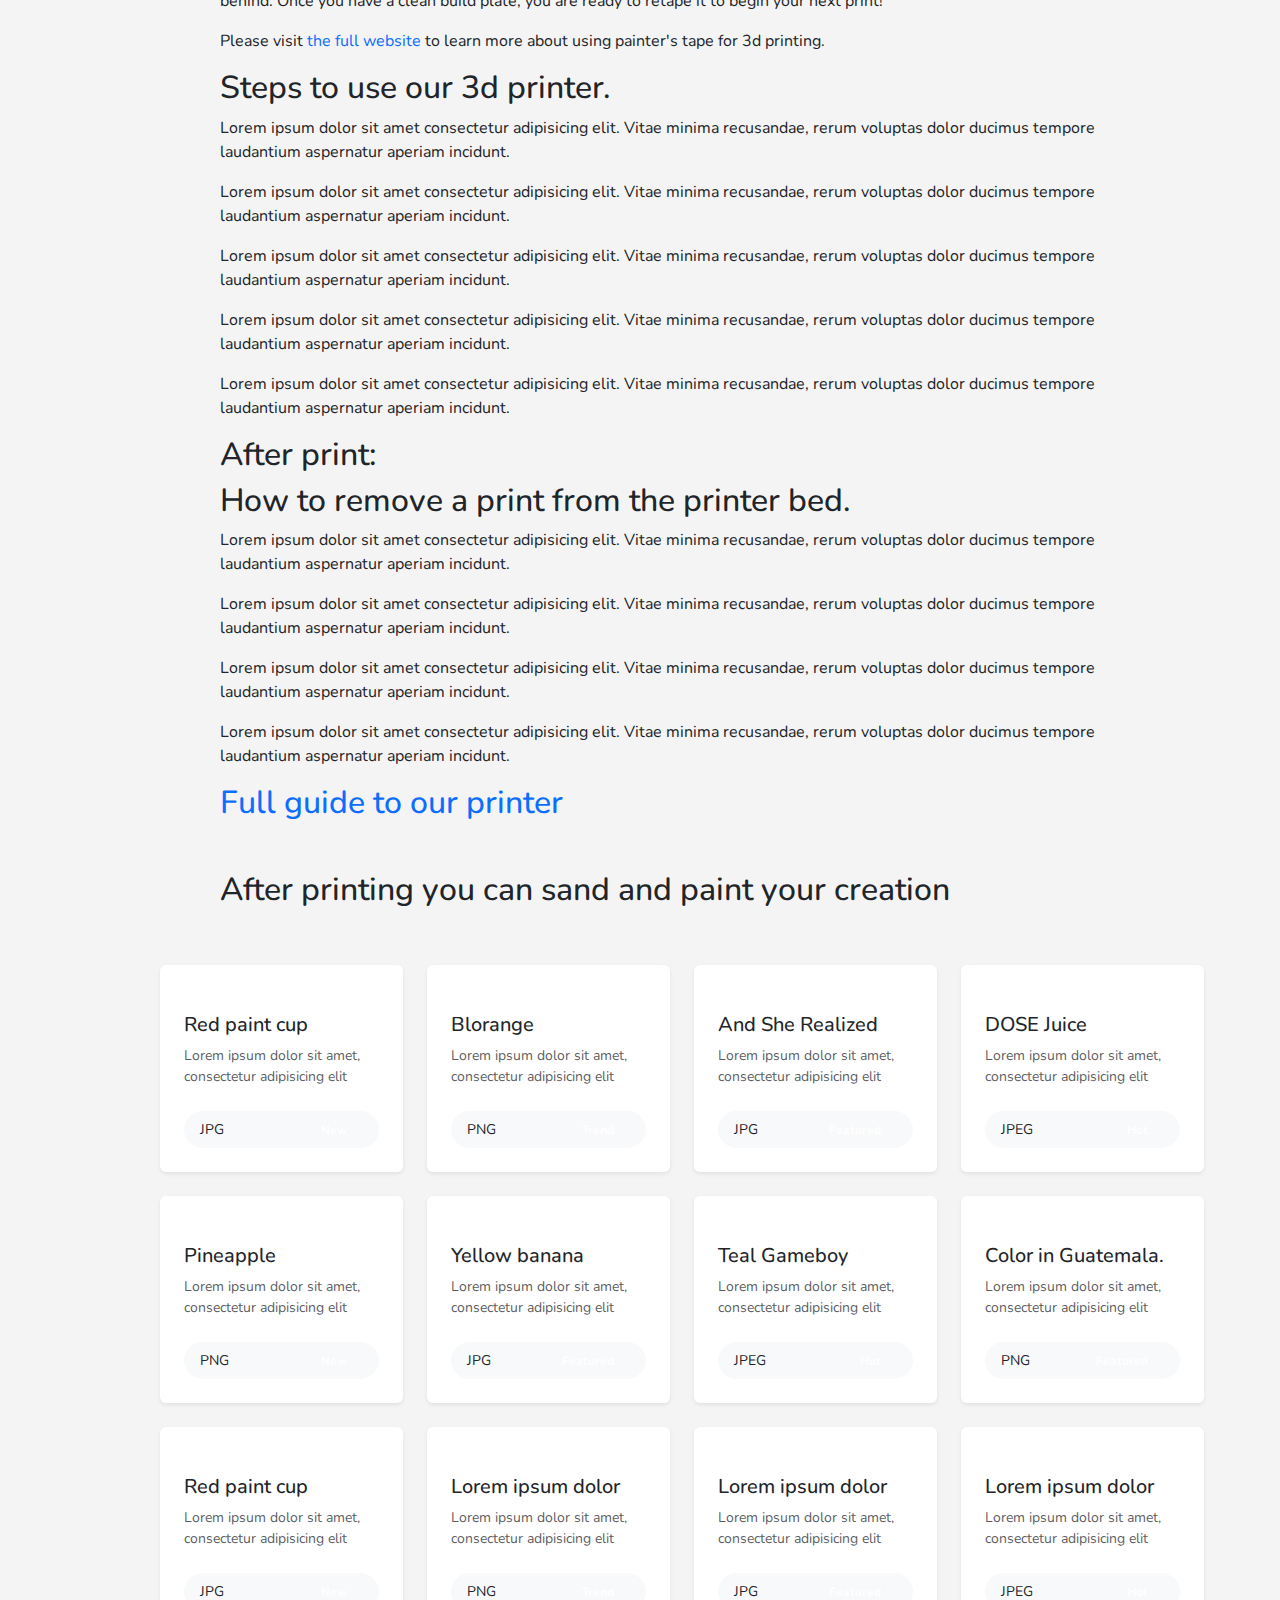
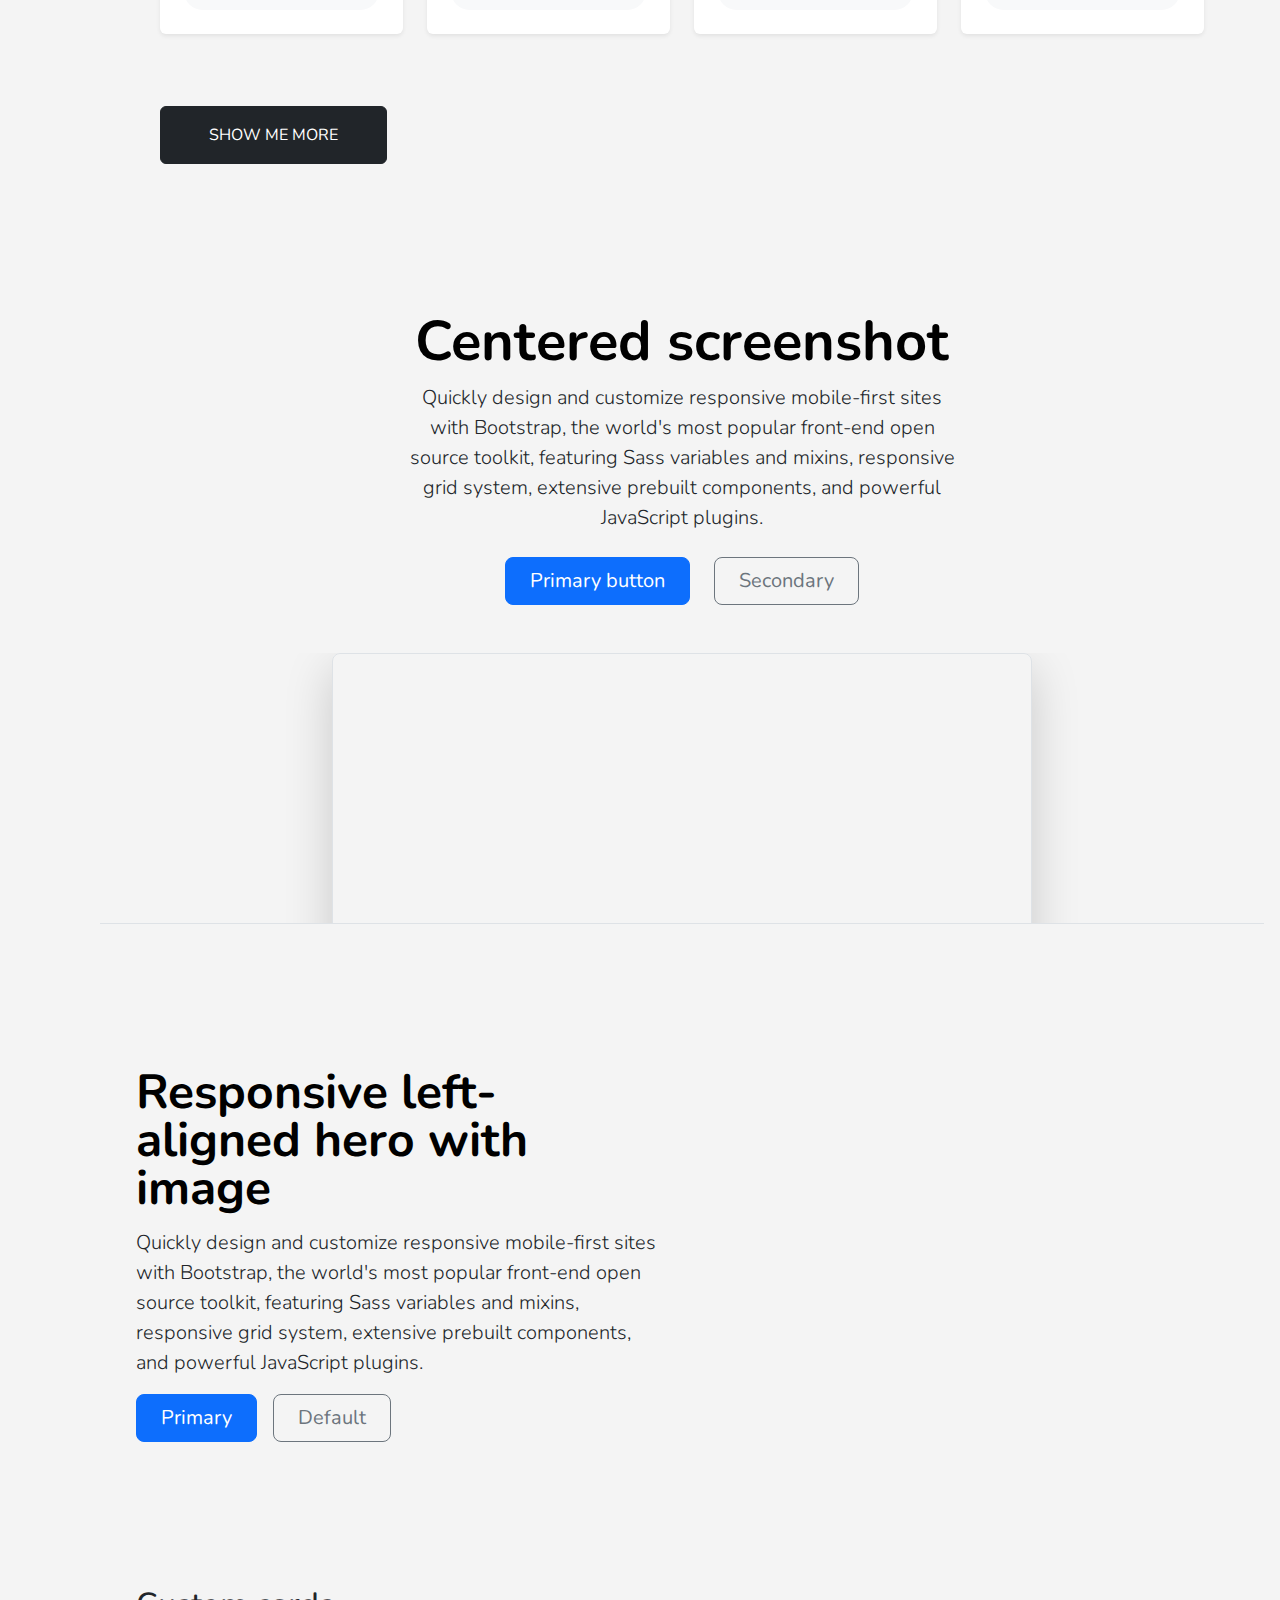
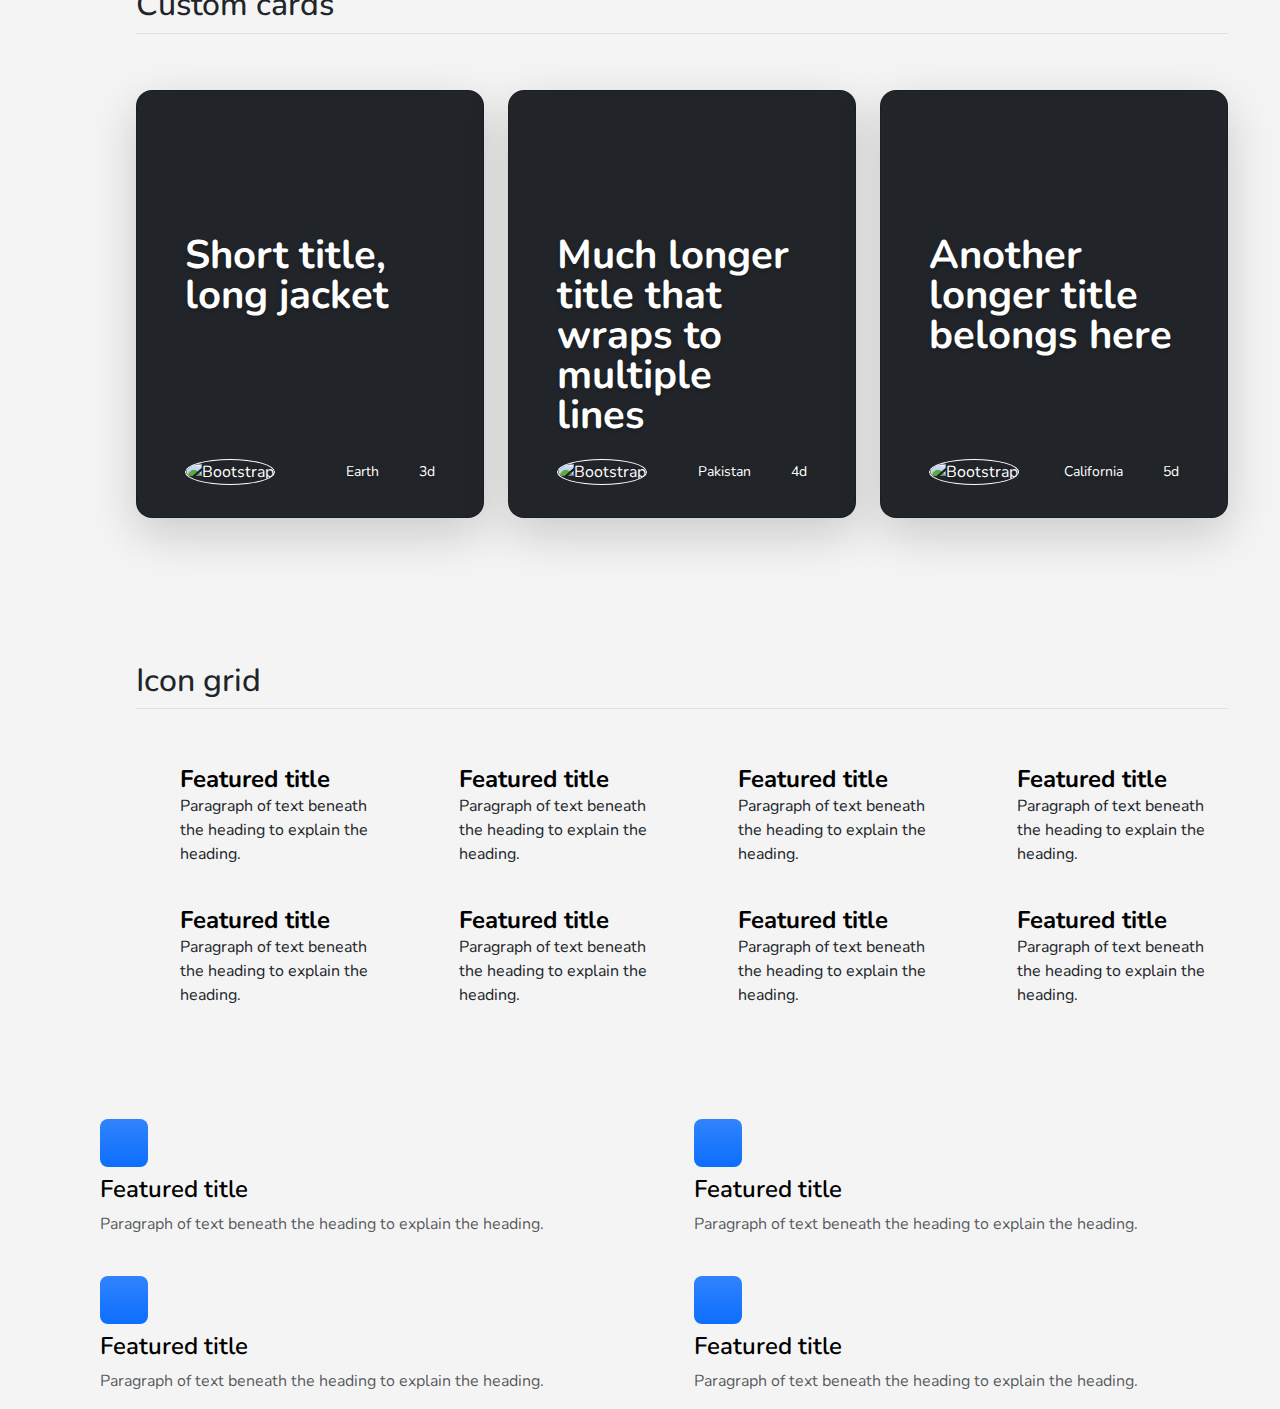
==== commit 94153519: "print tape tut" ====
--- a/assets/pages/3d-Printing.html
+++ b/assets/pages/3d-Printing.html
@@ -1,6 +1,3 @@
-
-
-
 <!DOCTYPE html>
 <html lang="en">
 <head>
@@ -12,22 +9,16 @@
   <link rel="stylesheet" href="../bootstrap-5.3.2-dist/css/bootstrap.min.css">
   <link rel="stylesheet" href="../css/main.css">
   <link rel="icon" type="image/png" sizes="16x16" href="../img/favicon/favicon-16x16.png">
-
   <style>
-
-
-body {
-  background: #f4f4f4;
-}
-
-.banner {
-  background: #a770ef;
-  background: -webkit-linear-gradient(to right, #a770ef, #cf8bf3, #fdb99b);
-  background: linear-gradient(to right, #a770ef, #cf8bf3, #fdb99b);
-}
-
-
-
+    body {
+      background: #f4f4f4;
+    }
+
+    .banner {
+      background: #a770ef;
+      background: -webkit-linear-gradient(to right, #a770ef, #cf8bf3, #fdb99b);
+      background: linear-gradient(to right, #a770ef, #cf8bf3, #fdb99b);
+    }
   </style>
 </head>
 <body id="body-pd">
@@ -49,30 +40,124 @@
           <a href="https://discovery.fclspa.org/" class="nav_link" title="Coyle Free Library"><img src="../img/nav-svg/books.svg" alt="list icon" style="width: 1.7rem;"><span class="nav_logo-name">Coyle Free Library</span></a>
       </nav>
   </div>
-
-
-
-
-
-
-
   <div class="container-fluid">
     <div class="px-lg-5">
-  
-      <!-- For demo purpose -->
       <div class="row py-5">
         <div class="col-lg-12 mx-auto">
-          <div class="text-white p-5 shadow-sm rounded banner">
-            <h1 class="display-4">Bootstrap 4 photo gallery</h1>
-            <p class="lead">Bootstrap photogallery snippet.</p>
-            <p class="lead">Snippet by <a href="https://bootstrapious.com/snippets" class="text-reset"> 
-                          Bootstrapious</a>, Images by <a href="https://unsplash.com" class="text-reset">Unsplash</a>.
-            </p>
-          </div>
-        </div>
-      </div>
-      <!-- End -->
-  
+          <div class="text-white p-5 shadow-sm rounded" style="background-color: #a770ef;">
+            <h1 style="padding-top: 20px;" class="display-4">Our 3d Printer</h1>
+            <p class="lead">"model" and "print bed size"</p>
+          </div>
+        </div>
+      </div>
+
+      <div class="container-fluid">
+
+        <div class="px-lg-5">
+          <div class="row py-5">
+            <div class="col-lg-12 mx-auto">
+
+              <img src="../img/printer-diagram-labeled.png" alt="Printer Diagram with Labels" style="width: 400px; padding: 40px 0;">
+        <h3>Once you have your design that you would like to print it is time to get the printer ready.</h3>
+        <h4>You will need to put down blue painter's tape and/or spray adhesion depending on what you are printing and set the printer bed temperature, the printer nozzle temperature</h4>
+        <h4>3D Printing Bed Adhesion</h4>
+        <h5>What is 3D printing bed adhesion?</h5>
+        <p>Bed adhesion in 3D printing is how well the printed plastic parts are able to stick to the build plate. Good bed adhesion means that the plastic will not be easily removed or nudged, while poor bed adhesion means that it might move around during the printing process.</p>
+        <p>Essentially, as the filament hardens on the build plate, bed adhesion is what keeps everything in place. If the plastic pieces become top-heavy or get bumped, adhesion to the build plate is what keeps everything in place.</p>
+        <h5>Why is bed adhesion important for 3D printing?</h5>
+        <p>Bed adhesion is an important part of the 3D printing process. Luckily, there are special products designed to create the perfect amount of bed adhesion. Here are the reasons why bed adhesion is so crucial in 3D printing.</p>
+        <h5>Not enough adhesion</h5>
+        <p>If the 3D printed parts are loose enough to move around during the printing process, it can ruin the entire build. 3D printing requires exact measurements, so any sort of movement can misalign the entire build.</p>
+        <h5>Too much adhesion</h5>
+        <p>Alternatively, if the build plate has too much adhesion, it can be difficult to remove the plastic components. Any particularly thin pieces can potentially become damaged by the greater force required to remove them from the adhesion.</p>
+
+        <h4>3d Printing Bed Adhesion</h4>
+        <h5>Blue Painter's Tape</h5>
+        <p>Specialized blue painter's tape is a great option for creating bed adhesion. The porous nature of the blue tape allows PLA nylon, and other filaments to stick directly to the back of the tape. Painter's tape is also heat resistant so it can withstand heated beds and the heat of the filament.</p>
+        <h5>Adhesive Spray</h5>
+        <p>Another option for bed adhesion is adhesive sprays. You simply spray the adhesive onto the plate and start printing. This route is easy and allows you to maintain a level bed. Plus, cleaning up is simple too, as most sprays are soluble in water.</p>
+        <p>Even though this is certainly a convenient method of getting your prints to stick, it is not the most effective. Getting an even stickiness to the bed with a spray can be difficult, and often it can be hard to get the bed to be sticky enough.</p>
+        <p>There are a few other methods available like Glue or PEI (Polyetherimide) sheets but they are not explored here or recommended for this printer.</p>
+        <h4>How to Use Blue Tape for 3D Printing</h4>
+        <h5>Clean the Surface</h5>
+        <p>Before you start applying the tape, you should clean your printing bed of all residue. This lets the tape stick and helps to keep your plate level.</p>
+        <h5>Taping a 3D Printer Bed</h5>
+        <p>While it will take a few minutes to properly tape your build plate, the prep work is not too difficult and can quickly be mastered.</p>
+        <p>With the adhesive side down, lay the tape down side by side. You want to be as precise as possible with this step so that there are no gaps that could let the filament through, but you also do not want any overlap of the tape which would cause the surface to be uneven.</p>
+        <h5>Tape Diagonally</h5>
+        <p>A key tip for taping a build plate is to lay the pieces of tape diagonally. When laying out the pieces side by side, start from one corner at a forty-five degree angle and work your way over.</p>
+        <p>This is helpful because it keeps the tape from warping with the print. If the straight edges of the print line up with the straight edges of the tape, the tape can lift off the plate as the filament cools.</p>
+        <h5>Remove Bubbles with the Scraper</h5>
+        <p>As you lay the pieces of tape down, be sure that there are no bubbles underneath the tape. To ensure this, run a scraper over every piece as you place it.</p>
+        <p>You want to be gentle so that you do not damage or tear the tape, but you must be firm enough to remove any imperfections. If there is a piece of tape that becomes unusable, tear it off and try again; it is better to waste one piece of tape than an entire print!</p>
+
+        <h5>Trim the Tape</h5>
+        <p>When sizing up the strip of tape, pull it so it is longer than the width of the plate. Then when placing it, be sure to leave plenty of slack on either side of the plate. With a sharp razor, carefully slice the ends of the tape so it is flush with the sides of the plate.</p> 
+        <p>If you don't have a razor, it is also an option to wrap the excess tape underneath the bottom of the plate. However, this can affect the leveling of the build plate.</p>
+
+        <h5>Avoid Touching the Top of the Tape</h5>
+        <p>During this whole process of taping your build plate, try to touch the top of the tape as little as possible. The oils in your fingers can affect the porousness of the tape. </p>
+        <p>If you are trying to print onto tape that you have been touching a lot, the oils from your hands may keep your parts from adhering to the tape. It is not so impactful that you need to wear gloves to place the tape, but just keep your contact to the tape at a minimum.</p>
+        <h5>Preparing the Surface of the Tape</h5>
+        <p>Once you have your blue painter's tape on the build plate, there are various ways you can prepare the surface of your tape. Depending on what kind of adhesion you are looking for, you can use different methods for your own work.</p> 
+        <p>You want to find the best balance between adhesion and clean removals that you can. If it has too much grip, the parts will not be easily removed. This could rip the tape or damage the parts. Too little adhesion will keep the printed parts from staying in place.</p> 
+        <h5>Unprepped Blue Tape</h5>
+        <p>Leaving the blue tape untreated is a viable way to get adhesion. The porous nature of the tape allows the filament to attach itself, keeping your printed parts in place.</p> 
+        <p>This method of adhesion should give you extremely clean removals. However, for prints that are top-heavy or unbalanced, you may need more adhesion to keep them steady and attached.</p> 
+        <h5>Scuffed Blue Tape</h5>
+        <p>A simple trick you can use to add more adhesion to your blue tape is to scuff up the surface. Just take a dry sponge and rub-down the spot that you want to add adhesion to. By doing this, you increase the porousness of the tape, allowing the filament to stick to it even more.</p> 
+        <p>This increases the adhesion of the tape, but it still allows for very clean removal of printed parts. The downside is, it will limit the lifespan of your tape. If you continue scuffing the same spot print after print, the tape will become worn down more quickly and will stop giving you quality results.</p> 
+        <h5>Glue on Blue Tape</h5>
+        <p>Another option to greatly increase adhesion is combining blue tape with other methods of adhesion. Spraying adhesive spray on top of the tape can give it more grab, and adding glue to the tape can increase it even more!</p> 
+        <p>However, adding too much adhesive can cause problems. If you have a print with a large surface area stuck to the tape, it can be very challenging to remove it cleanly from the build plate.</p> 
+        <p>Additionally, while you can clean glue and spray off of the build plate, you cannot clean it off of tape. Using alcohol to clean glue off of the tape ruins porousness, making it unusable for future prints.</p>
+        <h5>When to Add More Adhesion to the Build Plate</h5>
+        <p>The typical rule of thumb is the more surface area that is in contact with the plate, the greater the adhesion will be. This is a good rule to take into account when dealing with bed adhesion. Blue painter's tape will already provide great adhesion even without any added prep work.</p> 
+        <h5>Large-Based Parts</h5>
+        <p>If your printed part has a wide base that will be making a lot of contact with the build plate, it could be unwise to add more adhesion. It could become difficult to remove the part even without added adhesion.</p>
+        <h5>Small-Based Parts</h5>
+        <p>On the other hand, printed pieces that have small legs or slim bases will not attach as firmly to the tape. These pieces may need additional adhesion to keep it in place.</p>
+        <h5>How to Safely Remove a 3D Print from a Bed</h5>
+        <p>The best way to remove a 3D printed part from a taped bed is simply to wrench it loose with your hand. Do this carefully though, because applying too much force could snap your part.</p> 
+        <p>You want to use this method if you can because it will preserve the quality of your tape, letting you use it again for future prints. However, if the adhesive of the tape is too strong, use these tricks to remove your printed parts safely.</p>
+        <h5>Pry with a Putty Knife</h5>
+        <p>After trying to wiggle the printed part free with your hand, the next course of action should be to use a putty knife to pry the piece off of the plate. If you can, slide the knife under a corner and work around the part, gently prying the piece free.</p>
+        <h5>Remove the Tape</h5>
+        <p>If that does not work, then the next step will be to remove the tape from the build plate. You can use your knife to make tears in the tape so you can remove it all.</p> 
+        <h5>Spray Isopropyl Alcohol</h5>
+        <p>It is possible that the tape will tear up everywhere except for underneath the part. In this instance, you will want to spray or rub a solution made up of alcohol and water around the base of the piece. Wait a few seconds and the printed part and the tape underneath should remove easily.</p> 
+        <h5>When to Remove Blue Tape from a 3D Printer Bed</h5>
+        <p>If you treat your blue tape carefully, you can get several weeks of use (up to 20 prints) out of a single taping. The more care you take with placing and maintaining your tape, the longer it will work for you.</p> 
+        <p>If you need to apply alcohol, tear up the tape, or the filament stops sticking to it, you will have to apply a fresh layer of tape to the build plate.</p> 
+        <h5>How to Remove Blue Tape from a 3D Printer Bed</h5>
+        <p>Once you decide that it is the proper time to remove the tape, the process is as simple as unsticking it from the plate. If you have trouble getting it off in spots where parts were built, spray some alcohol and wait ten seconds. It should come off cleanly after that.</p>
+        <p>Once you have removed all of the tape, you should clean the build plate with alcohol so that there is no adhesive residue left behind. Once you have a clean build plate, you are ready to retape it to begin your next print!</p>
+        <p>Please visit <a href="https://tapemanblue.com/blogs/tips-tricks/blue-tape-for-3d-printing">the full website</a> to learn more about using painter's tape for 3d printing.</p>
+        
+        <h2>Steps to use our 3d printer.</h2>
+        <p>Lorem ipsum dolor sit amet consectetur adipisicing elit. Vitae minima recusandae, rerum voluptas dolor ducimus tempore laudantium aspernatur aperiam incidunt.</p>
+        <p>Lorem ipsum dolor sit amet consectetur adipisicing elit. Vitae minima recusandae, rerum voluptas dolor ducimus tempore laudantium aspernatur aperiam incidunt.</p>
+        <p>Lorem ipsum dolor sit amet consectetur adipisicing elit. Vitae minima recusandae, rerum voluptas dolor ducimus tempore laudantium aspernatur aperiam incidunt.</p>
+        <p>Lorem ipsum dolor sit amet consectetur adipisicing elit. Vitae minima recusandae, rerum voluptas dolor ducimus tempore laudantium aspernatur aperiam incidunt.</p>
+        <p>Lorem ipsum dolor sit amet consectetur adipisicing elit. Vitae minima recusandae, rerum voluptas dolor ducimus tempore laudantium aspernatur aperiam incidunt.</p>
+        <h2>After print:</h2>
+        <h2>How to remove a print from the printer bed.</h2>
+        <p>Lorem ipsum dolor sit amet consectetur adipisicing elit. Vitae minima recusandae, rerum voluptas dolor ducimus tempore laudantium aspernatur aperiam incidunt.</p>
+        <p>Lorem ipsum dolor sit amet consectetur adipisicing elit. Vitae minima recusandae, rerum voluptas dolor ducimus tempore laudantium aspernatur aperiam incidunt.</p>
+        <p>Lorem ipsum dolor sit amet consectetur adipisicing elit. Vitae minima recusandae, rerum voluptas dolor ducimus tempore laudantium aspernatur aperiam incidunt.</p>
+        <p>Lorem ipsum dolor sit amet consectetur adipisicing elit. Vitae minima recusandae, rerum voluptas dolor ducimus tempore laudantium aspernatur aperiam incidunt.</p>
+        <h2><a href="#">Full guide to our printer</a></h2>
+
+        <h2 style="padding-top: 40px;">After printing you can sand and paint your creation</h2>
+
+            </div>
+          </div>
+        </div>
+        
+      </div>
+
+
+
       <div class="row">
         <!-- Gallery item -->
         <div class="col-xl-3 col-lg-4 col-md-6 mb-4">
@@ -270,7 +355,7 @@
 <div class="px-4 pt-5 my-5 text-center border-bottom">
   <h1 class="display-4 fw-bold text-body-emphasis">Centered screenshot</h1>
   <div class="col-lg-6 mx-auto">
-    <p class="lead mb-4">Quickly design and customize responsive mobile-first sites with Bootstrap, the world’s most popular front-end open source toolkit, featuring Sass variables and mixins, responsive grid system, extensive prebuilt components, and powerful JavaScript plugins.</p>
+    <p class="lead mb-4">Quickly design and customize responsive mobile-first sites with Bootstrap, the world's most popular front-end open source toolkit, featuring Sass variables and mixins, responsive grid system, extensive prebuilt components, and powerful JavaScript plugins.</p>
     <div class="d-grid gap-2 d-sm-flex justify-content-sm-center mb-5">
       <button type="button" class="btn btn-primary btn-lg px-4 me-sm-3">Primary button</button>
       <button type="button" class="btn btn-outline-secondary btn-lg px-4">Secondary</button>
@@ -291,7 +376,7 @@
     </div>
     <div class="col-lg-6">
       <h1 class="display-5 fw-bold text-body-emphasis lh-1 mb-3">Responsive left-aligned hero with image</h1>
-      <p class="lead">Quickly design and customize responsive mobile-first sites with Bootstrap, the world’s most popular front-end open source toolkit, featuring Sass variables and mixins, responsive grid system, extensive prebuilt components, and powerful JavaScript plugins.</p>
+      <p class="lead">Quickly design and customize responsive mobile-first sites with Bootstrap, the world's most popular front-end open source toolkit, featuring Sass variables and mixins, responsive grid system, extensive prebuilt components, and powerful JavaScript plugins.</p>
       <div class="d-grid gap-2 d-md-flex justify-content-md-start">
         <button type="button" class="btn btn-primary btn-lg px-4 me-md-2">Primary</button>
         <button type="button" class="btn btn-outline-secondary btn-lg px-4">Default</button>
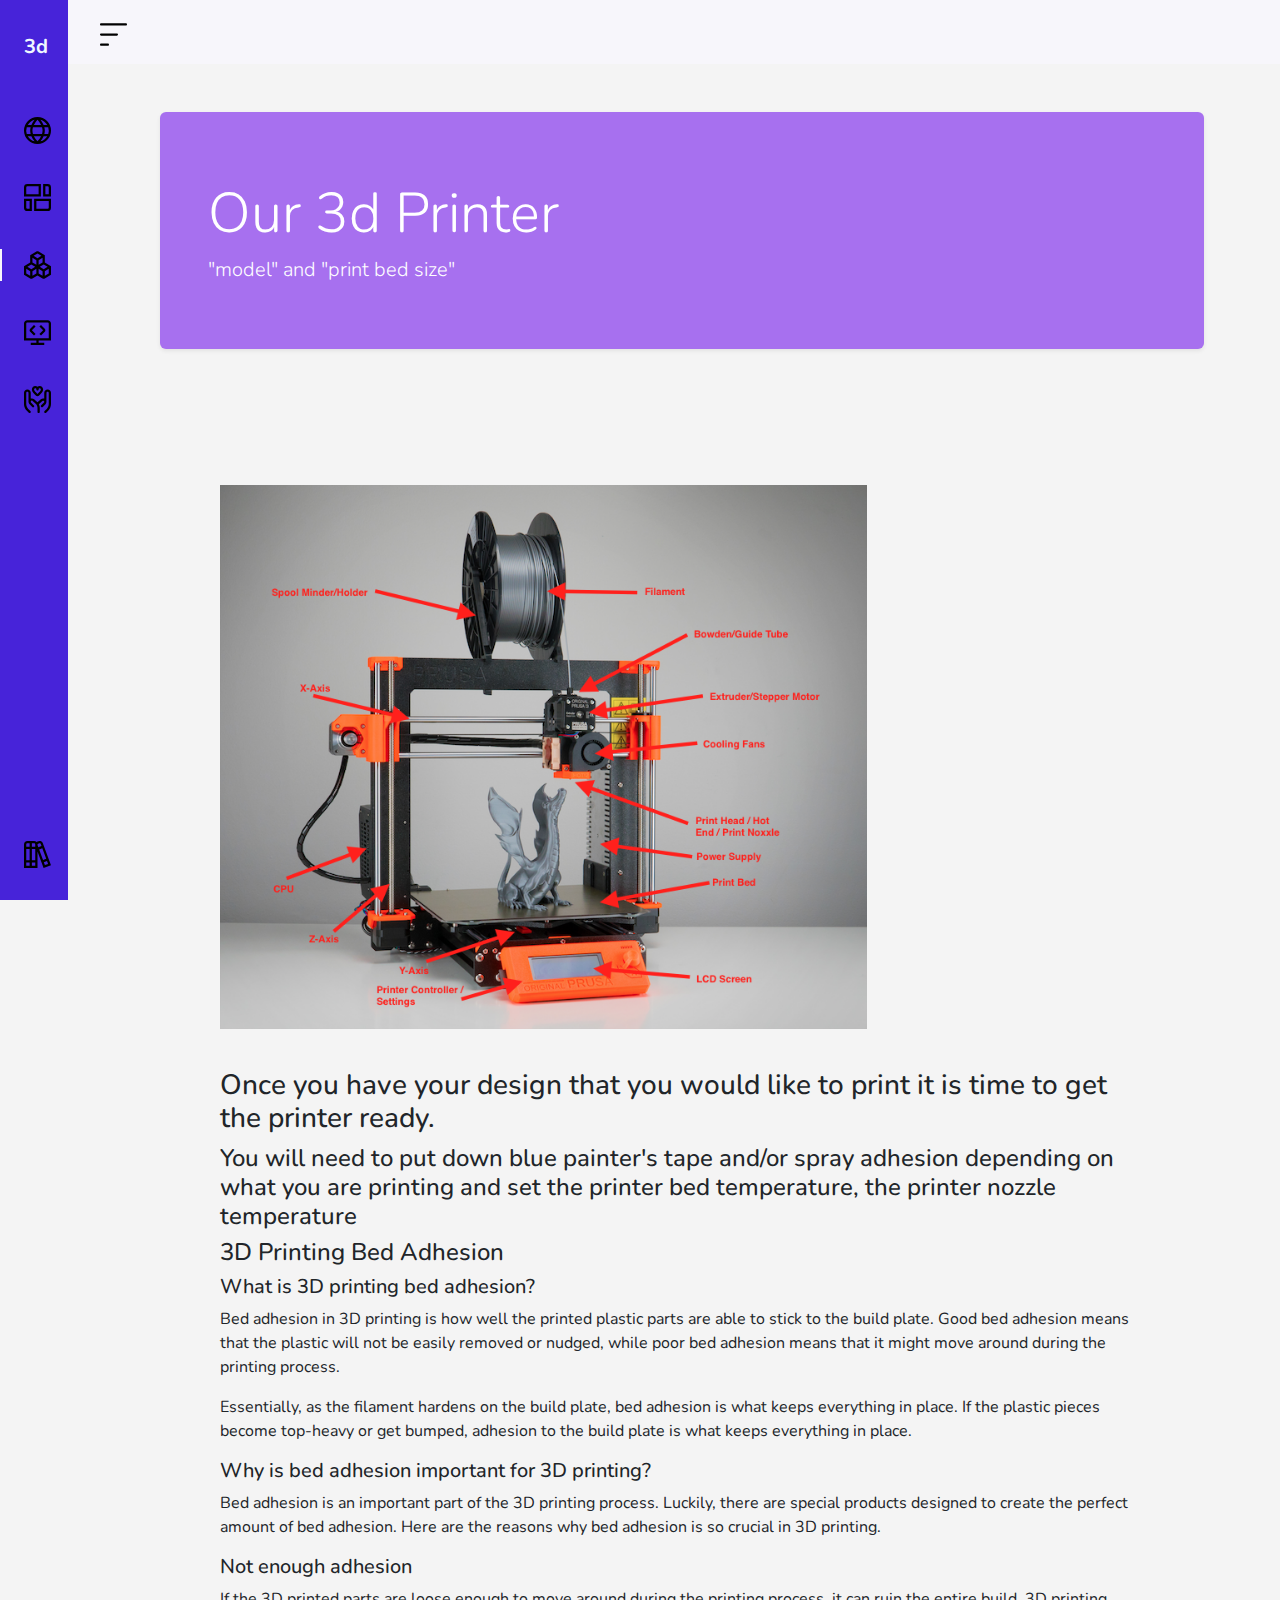
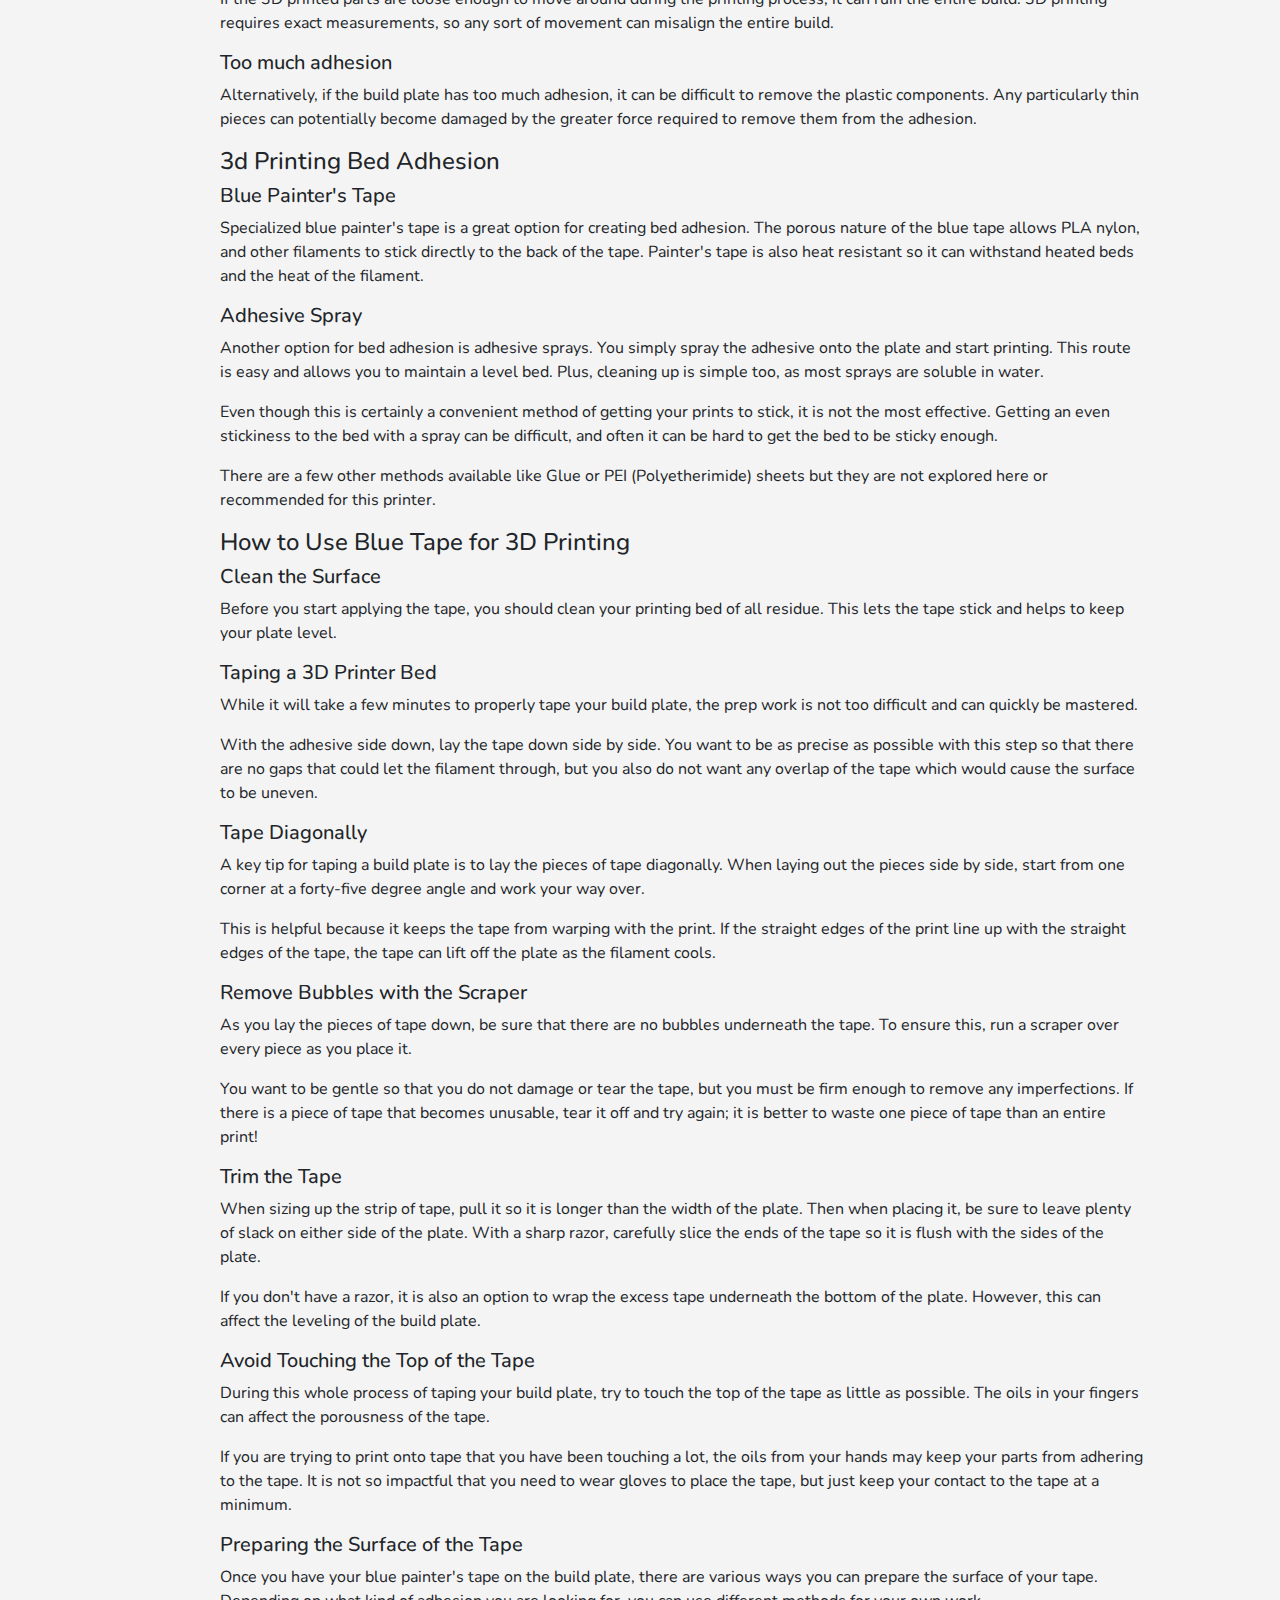
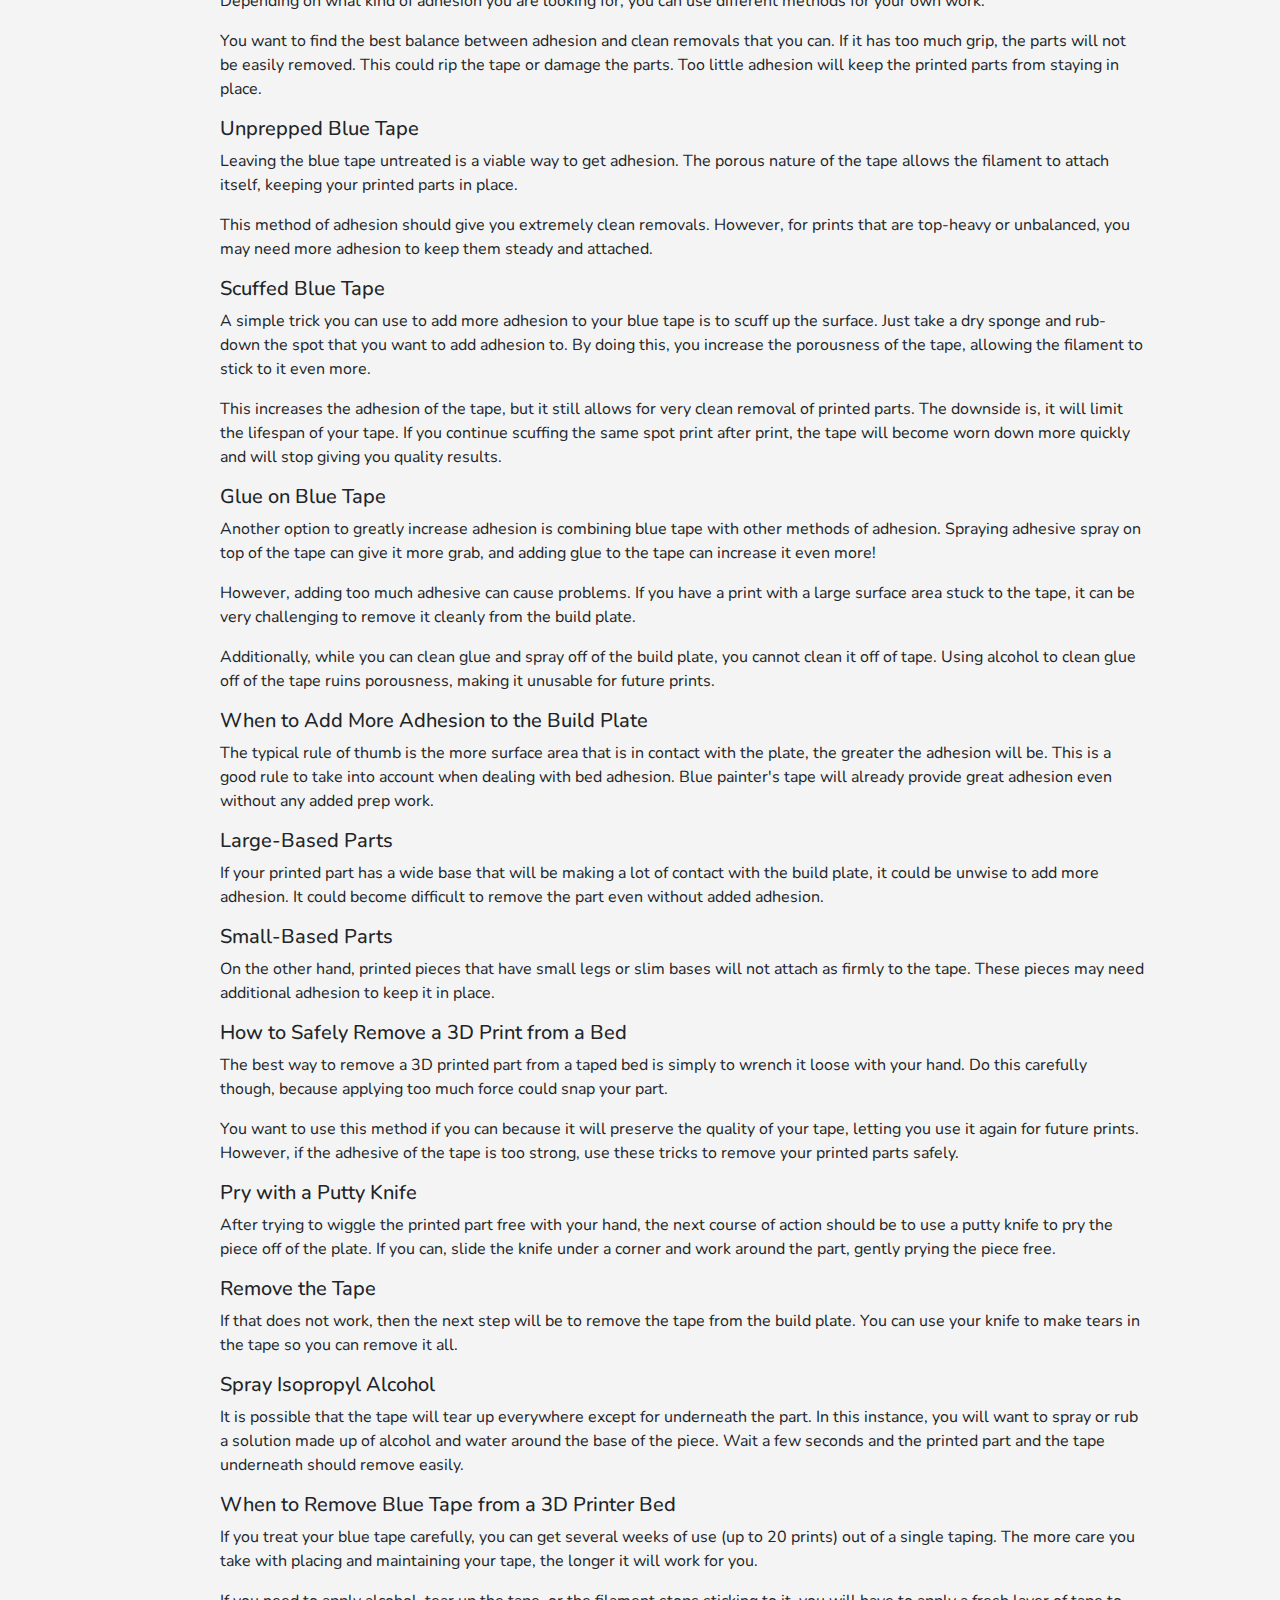
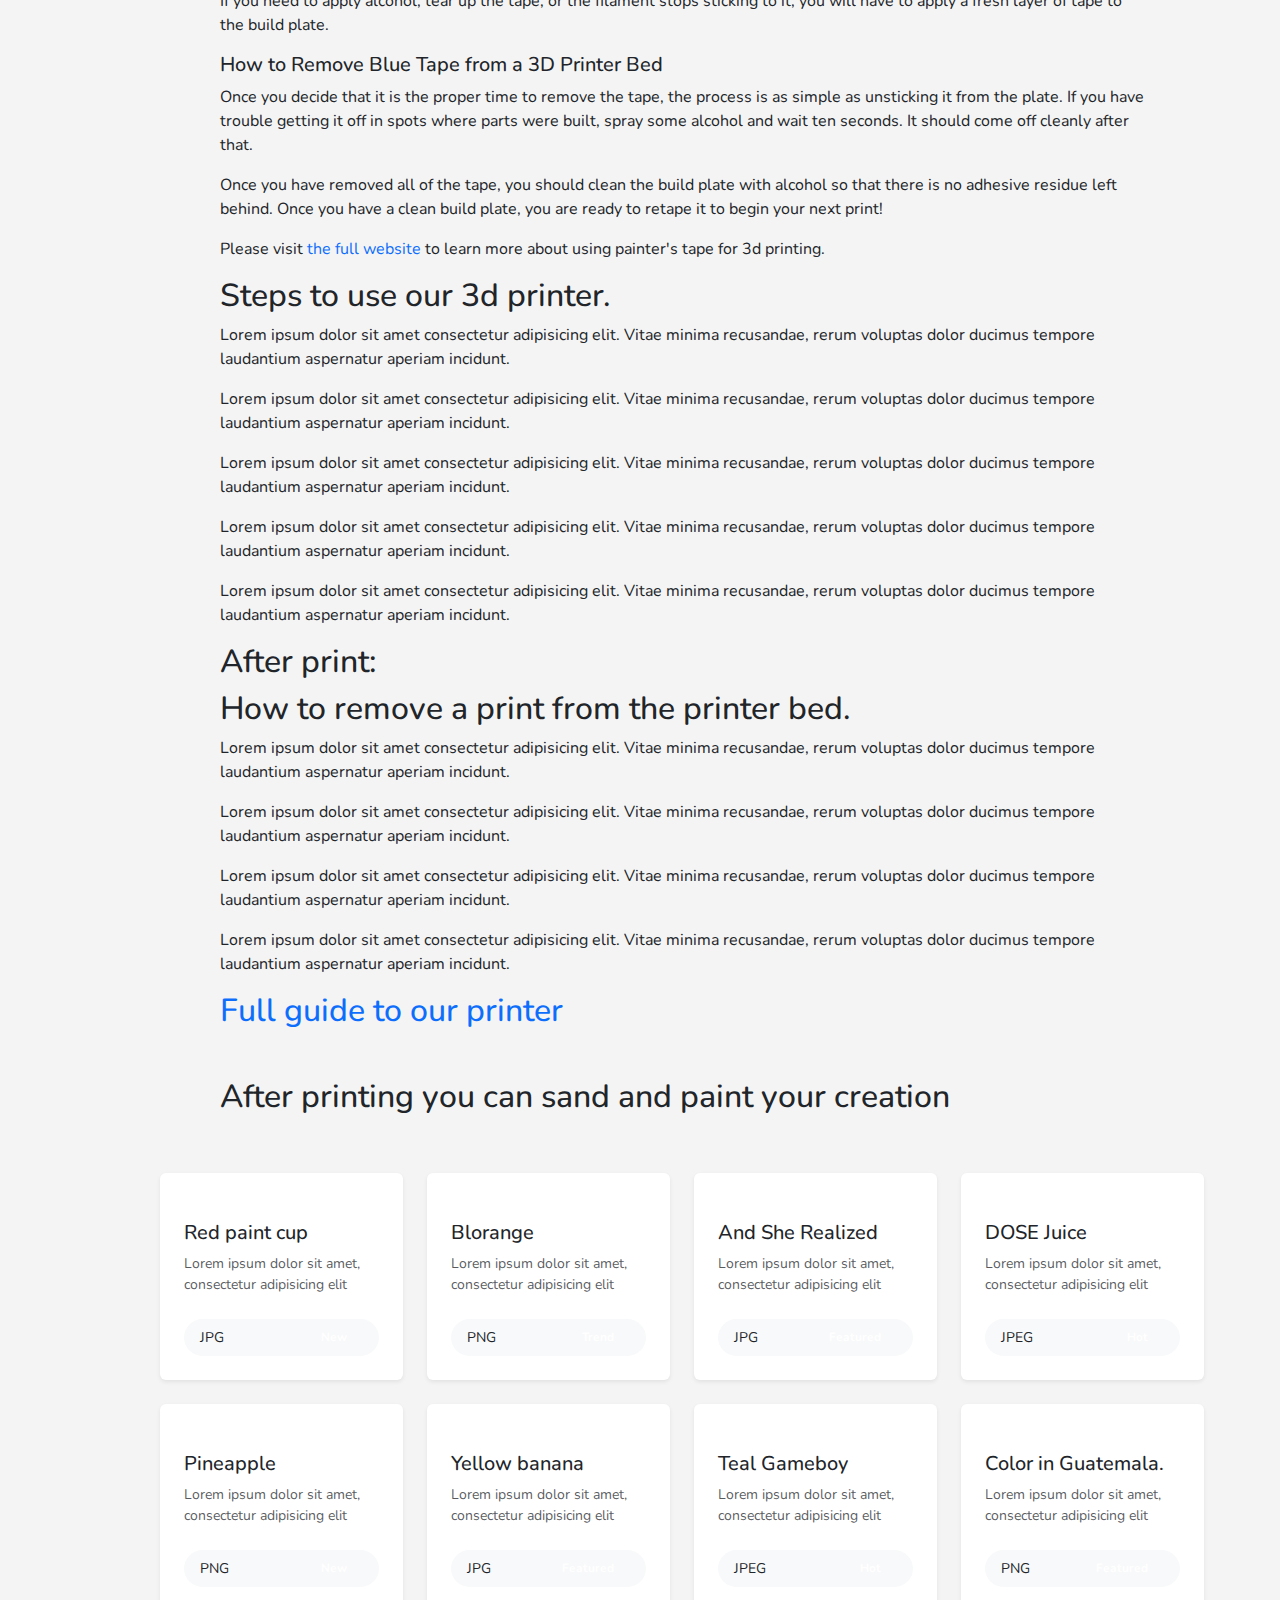
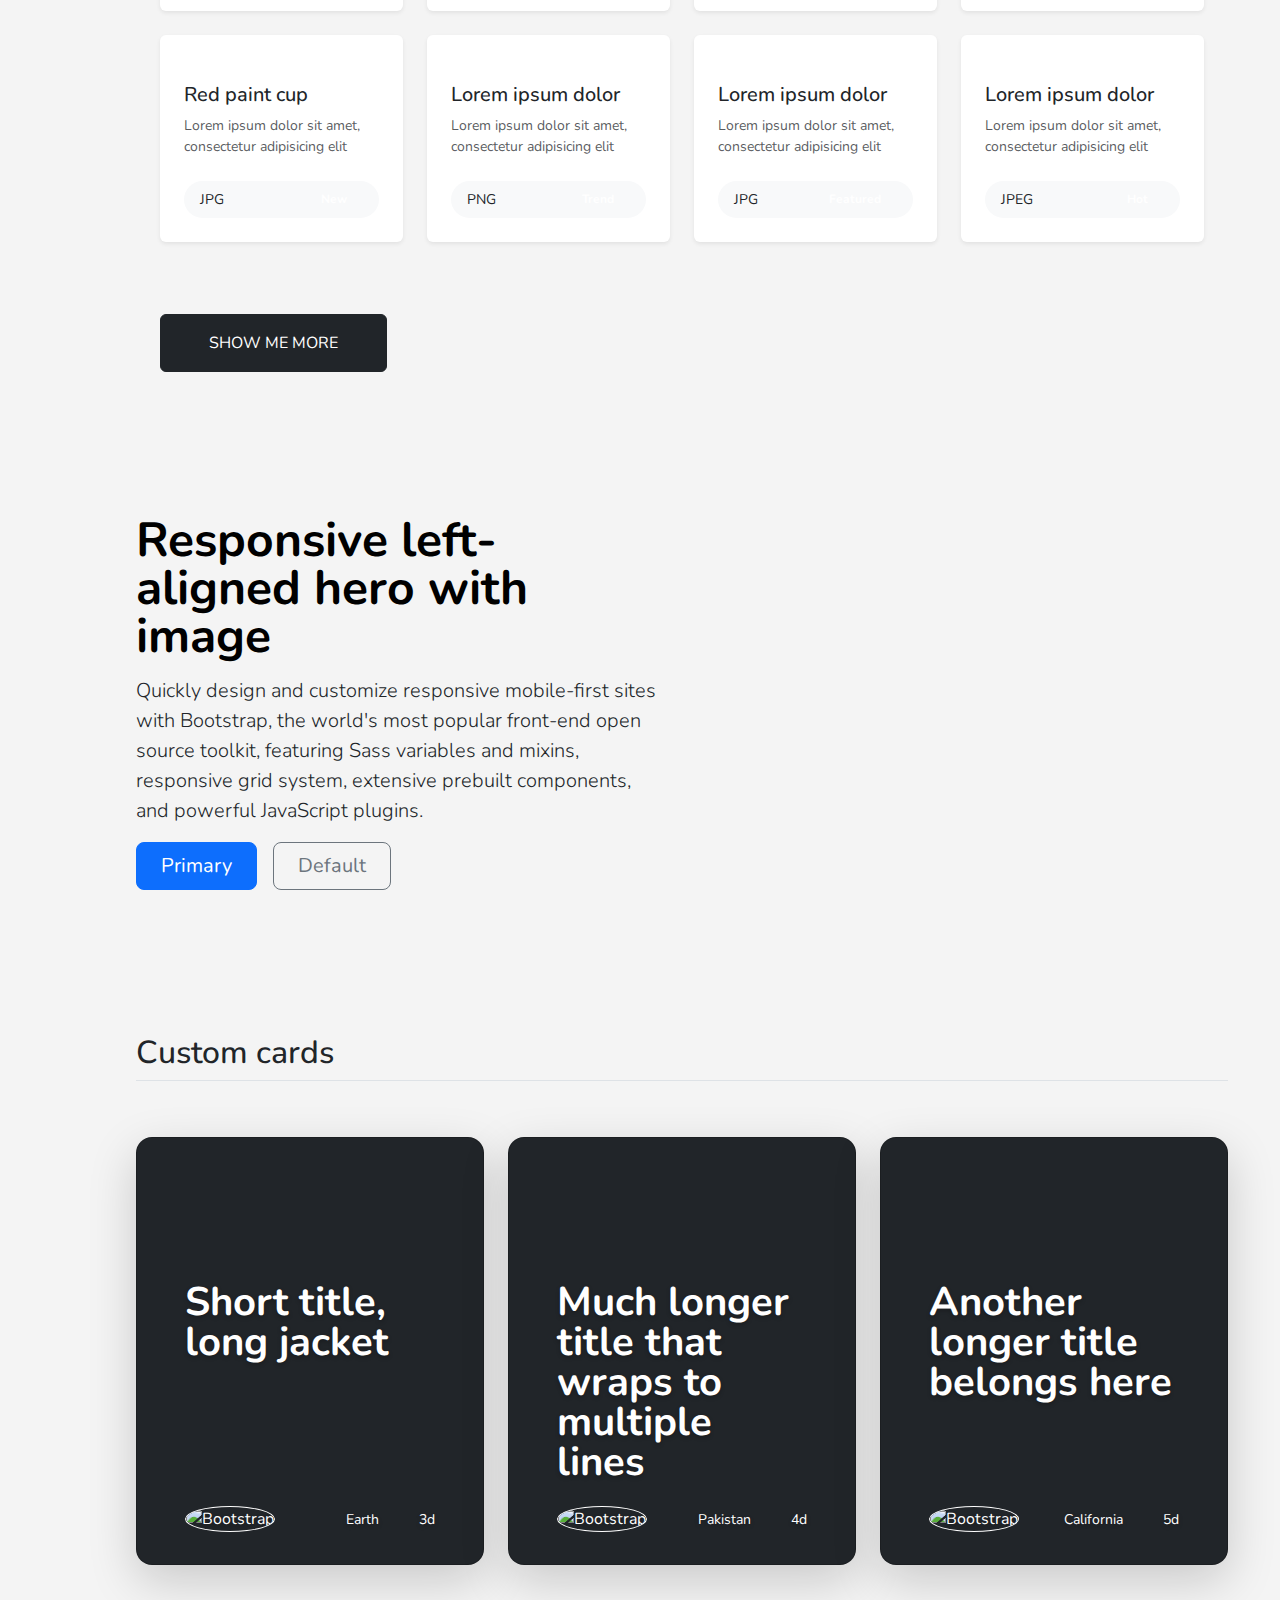
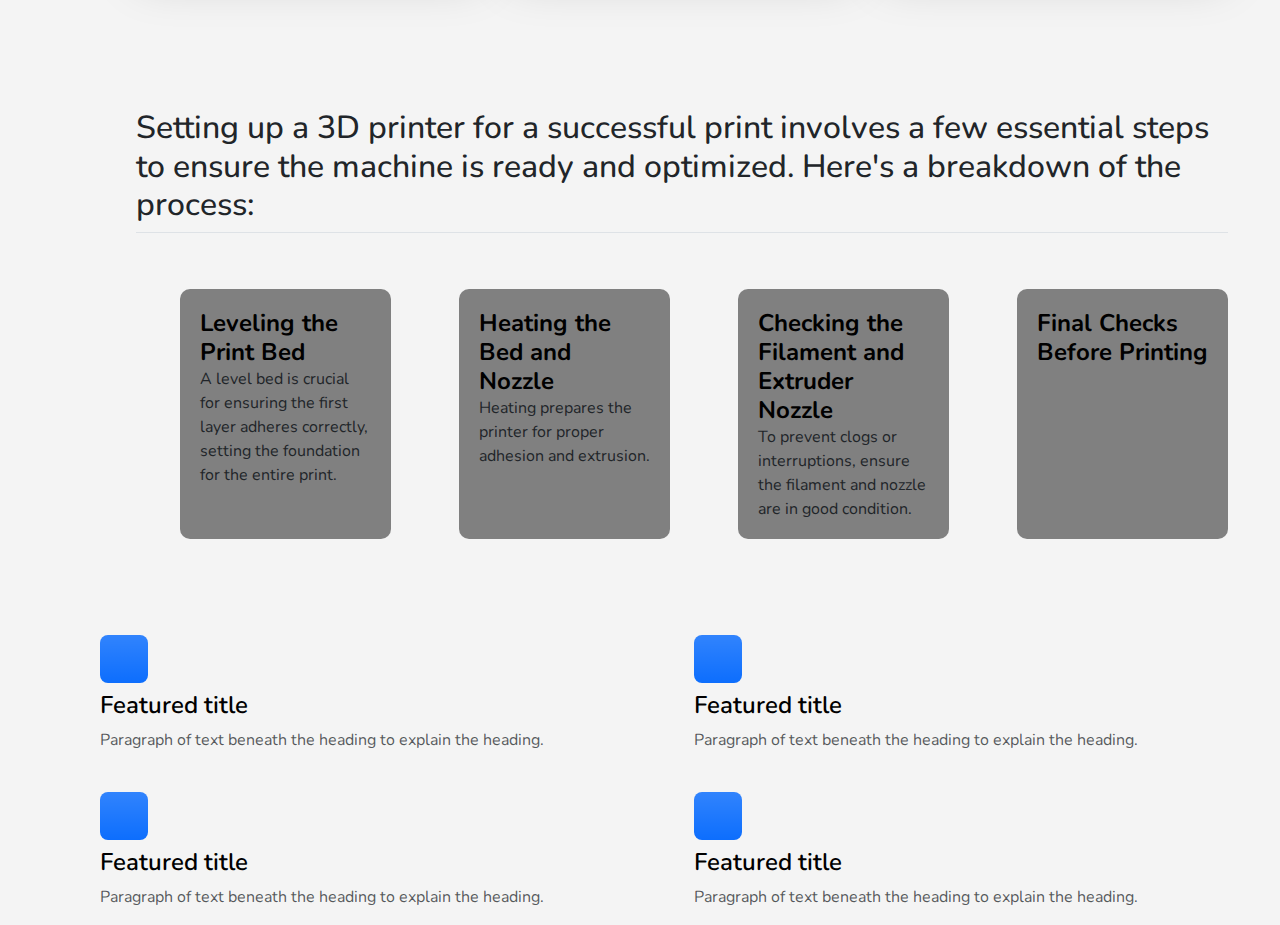
==== commit c4a159b9: "text and image updates" ====
--- a/assets/pages/3d-Printing.html
+++ b/assets/pages/3d-Printing.html
@@ -19,6 +19,31 @@
       background: -webkit-linear-gradient(to right, #a770ef, #cf8bf3, #fdb99b);
       background: linear-gradient(to right, #a770ef, #cf8bf3, #fdb99b);
     }
+
+    .hide {
+      display: none;
+    }
+
+    .myDIV {
+      background-color: grey;
+      height: 250px;
+      padding: 20px;
+      border-radius: 10px;
+    }
+
+    .myDIV:hover + .hide {
+      display: block;
+      color: white;
+      position:fixed;
+      top: 20%;
+      right: 30%;
+      width: 400px !important;
+      padding: 20px;
+      border-radius: 10px;
+      margin: 0 auto;
+      width: 190px;
+      background-color: grey;
+    }
   </style>
 </head>
 <body id="body-pd">
@@ -33,11 +58,11 @@
               <a href="../../index.html" class="nav_link" title="Main Page"><img src="../img/nav-svg/globe.svg" alt="list icon" style="width: 1.7rem;"><span class="nav_logo-name">Home</span></a>
               <a href="CAD-Design.html" class="nav_link" title="CAD Design"><img src="../img/nav-svg/CAD-Design.svg" alt="list icon" style="width: 1.7rem;"><span class="nav_logo-name">CAD Design</span></a>
               <a href="3d-Printing.html" class="nav_link active" title="3D Printing"><img src="../img/nav-svg/cubes.svg" alt="list icon" style="width: 1.7rem;"><span class="nav_logo-name">3D Printing</span></a>
-              <a href="CAD-to-gcode.html" class="nav_link" title="CAD to Gcode Conversion"><img src="../img/nav-svg/display-code.svg" alt="list icon" style="width: 1.7rem;"><span class="nav_logo-name">CAD to Gcode</span></a>
+              <a href="CAD-to-gcode.html" class="nav_link" title="CAD to Gcode Conversion"><img src="../img/nav-svg/display-code.svg" alt="list icon" style="width: 1.7rem;"><span class="nav_logo-name">CAD to G-code</span></a>
               <a href="Volunteer.html" class="nav_link" title="Volunteering"><img src="../img/nav-svg/hands-heart.svg" alt="list icon" style="width: 1.7rem;"><span class="nav_logo-name">Volunteering</span></a>
             </div>
           </div> 
-          <a href="https://discovery.fclspa.org/" class="nav_link" title="Coyle Free Library"><img src="../img/nav-svg/books.svg" alt="list icon" style="width: 1.7rem;"><span class="nav_logo-name">Coyle Free Library</span></a>
+          <a href="https://discovery.fclspa.org/" class="nav_link" title="Coyle Free Library" target="_blank"><img src="../img/nav-svg/books.svg" alt="list icon" style="width: 1.7rem;"><span class="nav_logo-name">Coyle Free Library</span></a>
       </nav>
   </div>
   <div class="container-fluid">
@@ -50,114 +75,101 @@
           </div>
         </div>
       </div>
-
       <div class="container-fluid">
-
         <div class="px-lg-5">
           <div class="row py-5">
             <div class="col-lg-12 mx-auto">
-
-              <img src="../img/printer-diagram-labeled.png" alt="Printer Diagram with Labels" style="width: 400px; padding: 40px 0;">
-        <h3>Once you have your design that you would like to print it is time to get the printer ready.</h3>
-        <h4>You will need to put down blue painter's tape and/or spray adhesion depending on what you are printing and set the printer bed temperature, the printer nozzle temperature</h4>
-        <h4>3D Printing Bed Adhesion</h4>
-        <h5>What is 3D printing bed adhesion?</h5>
-        <p>Bed adhesion in 3D printing is how well the printed plastic parts are able to stick to the build plate. Good bed adhesion means that the plastic will not be easily removed or nudged, while poor bed adhesion means that it might move around during the printing process.</p>
-        <p>Essentially, as the filament hardens on the build plate, bed adhesion is what keeps everything in place. If the plastic pieces become top-heavy or get bumped, adhesion to the build plate is what keeps everything in place.</p>
-        <h5>Why is bed adhesion important for 3D printing?</h5>
-        <p>Bed adhesion is an important part of the 3D printing process. Luckily, there are special products designed to create the perfect amount of bed adhesion. Here are the reasons why bed adhesion is so crucial in 3D printing.</p>
-        <h5>Not enough adhesion</h5>
-        <p>If the 3D printed parts are loose enough to move around during the printing process, it can ruin the entire build. 3D printing requires exact measurements, so any sort of movement can misalign the entire build.</p>
-        <h5>Too much adhesion</h5>
-        <p>Alternatively, if the build plate has too much adhesion, it can be difficult to remove the plastic components. Any particularly thin pieces can potentially become damaged by the greater force required to remove them from the adhesion.</p>
-
-        <h4>3d Printing Bed Adhesion</h4>
-        <h5>Blue Painter's Tape</h5>
-        <p>Specialized blue painter's tape is a great option for creating bed adhesion. The porous nature of the blue tape allows PLA nylon, and other filaments to stick directly to the back of the tape. Painter's tape is also heat resistant so it can withstand heated beds and the heat of the filament.</p>
-        <h5>Adhesive Spray</h5>
-        <p>Another option for bed adhesion is adhesive sprays. You simply spray the adhesive onto the plate and start printing. This route is easy and allows you to maintain a level bed. Plus, cleaning up is simple too, as most sprays are soluble in water.</p>
-        <p>Even though this is certainly a convenient method of getting your prints to stick, it is not the most effective. Getting an even stickiness to the bed with a spray can be difficult, and often it can be hard to get the bed to be sticky enough.</p>
-        <p>There are a few other methods available like Glue or PEI (Polyetherimide) sheets but they are not explored here or recommended for this printer.</p>
-        <h4>How to Use Blue Tape for 3D Printing</h4>
-        <h5>Clean the Surface</h5>
-        <p>Before you start applying the tape, you should clean your printing bed of all residue. This lets the tape stick and helps to keep your plate level.</p>
-        <h5>Taping a 3D Printer Bed</h5>
-        <p>While it will take a few minutes to properly tape your build plate, the prep work is not too difficult and can quickly be mastered.</p>
-        <p>With the adhesive side down, lay the tape down side by side. You want to be as precise as possible with this step so that there are no gaps that could let the filament through, but you also do not want any overlap of the tape which would cause the surface to be uneven.</p>
-        <h5>Tape Diagonally</h5>
-        <p>A key tip for taping a build plate is to lay the pieces of tape diagonally. When laying out the pieces side by side, start from one corner at a forty-five degree angle and work your way over.</p>
-        <p>This is helpful because it keeps the tape from warping with the print. If the straight edges of the print line up with the straight edges of the tape, the tape can lift off the plate as the filament cools.</p>
-        <h5>Remove Bubbles with the Scraper</h5>
-        <p>As you lay the pieces of tape down, be sure that there are no bubbles underneath the tape. To ensure this, run a scraper over every piece as you place it.</p>
-        <p>You want to be gentle so that you do not damage or tear the tape, but you must be firm enough to remove any imperfections. If there is a piece of tape that becomes unusable, tear it off and try again; it is better to waste one piece of tape than an entire print!</p>
-
-        <h5>Trim the Tape</h5>
-        <p>When sizing up the strip of tape, pull it so it is longer than the width of the plate. Then when placing it, be sure to leave plenty of slack on either side of the plate. With a sharp razor, carefully slice the ends of the tape so it is flush with the sides of the plate.</p> 
-        <p>If you don't have a razor, it is also an option to wrap the excess tape underneath the bottom of the plate. However, this can affect the leveling of the build plate.</p>
-
-        <h5>Avoid Touching the Top of the Tape</h5>
-        <p>During this whole process of taping your build plate, try to touch the top of the tape as little as possible. The oils in your fingers can affect the porousness of the tape. </p>
-        <p>If you are trying to print onto tape that you have been touching a lot, the oils from your hands may keep your parts from adhering to the tape. It is not so impactful that you need to wear gloves to place the tape, but just keep your contact to the tape at a minimum.</p>
-        <h5>Preparing the Surface of the Tape</h5>
-        <p>Once you have your blue painter's tape on the build plate, there are various ways you can prepare the surface of your tape. Depending on what kind of adhesion you are looking for, you can use different methods for your own work.</p> 
-        <p>You want to find the best balance between adhesion and clean removals that you can. If it has too much grip, the parts will not be easily removed. This could rip the tape or damage the parts. Too little adhesion will keep the printed parts from staying in place.</p> 
-        <h5>Unprepped Blue Tape</h5>
-        <p>Leaving the blue tape untreated is a viable way to get adhesion. The porous nature of the tape allows the filament to attach itself, keeping your printed parts in place.</p> 
-        <p>This method of adhesion should give you extremely clean removals. However, for prints that are top-heavy or unbalanced, you may need more adhesion to keep them steady and attached.</p> 
-        <h5>Scuffed Blue Tape</h5>
-        <p>A simple trick you can use to add more adhesion to your blue tape is to scuff up the surface. Just take a dry sponge and rub-down the spot that you want to add adhesion to. By doing this, you increase the porousness of the tape, allowing the filament to stick to it even more.</p> 
-        <p>This increases the adhesion of the tape, but it still allows for very clean removal of printed parts. The downside is, it will limit the lifespan of your tape. If you continue scuffing the same spot print after print, the tape will become worn down more quickly and will stop giving you quality results.</p> 
-        <h5>Glue on Blue Tape</h5>
-        <p>Another option to greatly increase adhesion is combining blue tape with other methods of adhesion. Spraying adhesive spray on top of the tape can give it more grab, and adding glue to the tape can increase it even more!</p> 
-        <p>However, adding too much adhesive can cause problems. If you have a print with a large surface area stuck to the tape, it can be very challenging to remove it cleanly from the build plate.</p> 
-        <p>Additionally, while you can clean glue and spray off of the build plate, you cannot clean it off of tape. Using alcohol to clean glue off of the tape ruins porousness, making it unusable for future prints.</p>
-        <h5>When to Add More Adhesion to the Build Plate</h5>
-        <p>The typical rule of thumb is the more surface area that is in contact with the plate, the greater the adhesion will be. This is a good rule to take into account when dealing with bed adhesion. Blue painter's tape will already provide great adhesion even without any added prep work.</p> 
-        <h5>Large-Based Parts</h5>
-        <p>If your printed part has a wide base that will be making a lot of contact with the build plate, it could be unwise to add more adhesion. It could become difficult to remove the part even without added adhesion.</p>
-        <h5>Small-Based Parts</h5>
-        <p>On the other hand, printed pieces that have small legs or slim bases will not attach as firmly to the tape. These pieces may need additional adhesion to keep it in place.</p>
-        <h5>How to Safely Remove a 3D Print from a Bed</h5>
-        <p>The best way to remove a 3D printed part from a taped bed is simply to wrench it loose with your hand. Do this carefully though, because applying too much force could snap your part.</p> 
-        <p>You want to use this method if you can because it will preserve the quality of your tape, letting you use it again for future prints. However, if the adhesive of the tape is too strong, use these tricks to remove your printed parts safely.</p>
-        <h5>Pry with a Putty Knife</h5>
-        <p>After trying to wiggle the printed part free with your hand, the next course of action should be to use a putty knife to pry the piece off of the plate. If you can, slide the knife under a corner and work around the part, gently prying the piece free.</p>
-        <h5>Remove the Tape</h5>
-        <p>If that does not work, then the next step will be to remove the tape from the build plate. You can use your knife to make tears in the tape so you can remove it all.</p> 
-        <h5>Spray Isopropyl Alcohol</h5>
-        <p>It is possible that the tape will tear up everywhere except for underneath the part. In this instance, you will want to spray or rub a solution made up of alcohol and water around the base of the piece. Wait a few seconds and the printed part and the tape underneath should remove easily.</p> 
-        <h5>When to Remove Blue Tape from a 3D Printer Bed</h5>
-        <p>If you treat your blue tape carefully, you can get several weeks of use (up to 20 prints) out of a single taping. The more care you take with placing and maintaining your tape, the longer it will work for you.</p> 
-        <p>If you need to apply alcohol, tear up the tape, or the filament stops sticking to it, you will have to apply a fresh layer of tape to the build plate.</p> 
-        <h5>How to Remove Blue Tape from a 3D Printer Bed</h5>
-        <p>Once you decide that it is the proper time to remove the tape, the process is as simple as unsticking it from the plate. If you have trouble getting it off in spots where parts were built, spray some alcohol and wait ten seconds. It should come off cleanly after that.</p>
-        <p>Once you have removed all of the tape, you should clean the build plate with alcohol so that there is no adhesive residue left behind. Once you have a clean build plate, you are ready to retape it to begin your next print!</p>
-        <p>Please visit <a href="https://tapemanblue.com/blogs/tips-tricks/blue-tape-for-3d-printing">the full website</a> to learn more about using painter's tape for 3d printing.</p>
-        
-        <h2>Steps to use our 3d printer.</h2>
-        <p>Lorem ipsum dolor sit amet consectetur adipisicing elit. Vitae minima recusandae, rerum voluptas dolor ducimus tempore laudantium aspernatur aperiam incidunt.</p>
-        <p>Lorem ipsum dolor sit amet consectetur adipisicing elit. Vitae minima recusandae, rerum voluptas dolor ducimus tempore laudantium aspernatur aperiam incidunt.</p>
-        <p>Lorem ipsum dolor sit amet consectetur adipisicing elit. Vitae minima recusandae, rerum voluptas dolor ducimus tempore laudantium aspernatur aperiam incidunt.</p>
-        <p>Lorem ipsum dolor sit amet consectetur adipisicing elit. Vitae minima recusandae, rerum voluptas dolor ducimus tempore laudantium aspernatur aperiam incidunt.</p>
-        <p>Lorem ipsum dolor sit amet consectetur adipisicing elit. Vitae minima recusandae, rerum voluptas dolor ducimus tempore laudantium aspernatur aperiam incidunt.</p>
-        <h2>After print:</h2>
-        <h2>How to remove a print from the printer bed.</h2>
-        <p>Lorem ipsum dolor sit amet consectetur adipisicing elit. Vitae minima recusandae, rerum voluptas dolor ducimus tempore laudantium aspernatur aperiam incidunt.</p>
-        <p>Lorem ipsum dolor sit amet consectetur adipisicing elit. Vitae minima recusandae, rerum voluptas dolor ducimus tempore laudantium aspernatur aperiam incidunt.</p>
-        <p>Lorem ipsum dolor sit amet consectetur adipisicing elit. Vitae minima recusandae, rerum voluptas dolor ducimus tempore laudantium aspernatur aperiam incidunt.</p>
-        <p>Lorem ipsum dolor sit amet consectetur adipisicing elit. Vitae minima recusandae, rerum voluptas dolor ducimus tempore laudantium aspernatur aperiam incidunt.</p>
-        <h2><a href="#">Full guide to our printer</a></h2>
-
-        <h2 style="padding-top: 40px;">After printing you can sand and paint your creation</h2>
-
-            </div>
-          </div>
-        </div>
-        
-      </div>
-
-
-
+              <img src="../img/printer-diagram-labeled.png" alt="Printer Diagram with Labels" style="width: 70%; margin: 0 auto; padding: 40px 0;">
+              <h3>Once you have your design that you would like to print it is time to get the printer ready.</h3>
+              <h4>You will need to put down blue painter's tape and/or spray adhesion depending on what you are printing and set the printer bed temperature, the printer nozzle temperature</h4>
+              <h4>3D Printing Bed Adhesion</h4>
+              <h5>What is 3D printing bed adhesion?</h5>
+              <p>Bed adhesion in 3D printing is how well the printed plastic parts are able to stick to the build plate. Good bed adhesion means that the plastic will not be easily removed or nudged, while poor bed adhesion means that it might move around during the printing process.</p>
+              <p>Essentially, as the filament hardens on the build plate, bed adhesion is what keeps everything in place. If the plastic pieces become top-heavy or get bumped, adhesion to the build plate is what keeps everything in place.</p>
+              <h5>Why is bed adhesion important for 3D printing?</h5>
+              <p>Bed adhesion is an important part of the 3D printing process. Luckily, there are special products designed to create the perfect amount of bed adhesion. Here are the reasons why bed adhesion is so crucial in 3D printing.</p>
+              <h5>Not enough adhesion</h5>
+              <p>If the 3D printed parts are loose enough to move around during the printing process, it can ruin the entire build. 3D printing requires exact measurements, so any sort of movement can misalign the entire build.</p>
+              <h5>Too much adhesion</h5>
+              <p>Alternatively, if the build plate has too much adhesion, it can be difficult to remove the plastic components. Any particularly thin pieces can potentially become damaged by the greater force required to remove them from the adhesion.</p>
+              <h4>3d Printing Bed Adhesion</h4>
+              <h5>Blue Painter's Tape</h5>
+              <p>Specialized blue painter's tape is a great option for creating bed adhesion. The porous nature of the blue tape allows PLA nylon, and other filaments to stick directly to the back of the tape. Painter's tape is also heat resistant so it can withstand heated beds and the heat of the filament.</p>
+              <h5>Adhesive Spray</h5>
+              <p>Another option for bed adhesion is adhesive sprays. You simply spray the adhesive onto the plate and start printing. This route is easy and allows you to maintain a level bed. Plus, cleaning up is simple too, as most sprays are soluble in water.</p>
+              <p>Even though this is certainly a convenient method of getting your prints to stick, it is not the most effective. Getting an even stickiness to the bed with a spray can be difficult, and often it can be hard to get the bed to be sticky enough.</p>
+              <p>There are a few other methods available like Glue or PEI (Polyetherimide) sheets but they are not explored here or recommended for this printer.</p>
+              <h4>How to Use Blue Tape for 3D Printing</h4>
+              <h5>Clean the Surface</h5>
+              <p>Before you start applying the tape, you should clean your printing bed of all residue. This lets the tape stick and helps to keep your plate level.</p>
+              <h5>Taping a 3D Printer Bed</h5>
+              <p>While it will take a few minutes to properly tape your build plate, the prep work is not too difficult and can quickly be mastered.</p>
+              <p>With the adhesive side down, lay the tape down side by side. You want to be as precise as possible with this step so that there are no gaps that could let the filament through, but you also do not want any overlap of the tape which would cause the surface to be uneven.</p>
+              <h5>Tape Diagonally</h5>
+              <p>A key tip for taping a build plate is to lay the pieces of tape diagonally. When laying out the pieces side by side, start from one corner at a forty-five degree angle and work your way over.</p>
+              <p>This is helpful because it keeps the tape from warping with the print. If the straight edges of the print line up with the straight edges of the tape, the tape can lift off the plate as the filament cools.</p>
+              <h5>Remove Bubbles with the Scraper</h5>
+              <p>As you lay the pieces of tape down, be sure that there are no bubbles underneath the tape. To ensure this, run a scraper over every piece as you place it.</p>
+              <p>You want to be gentle so that you do not damage or tear the tape, but you must be firm enough to remove any imperfections. If there is a piece of tape that becomes unusable, tear it off and try again; it is better to waste one piece of tape than an entire print!</p>
+              <h5>Trim the Tape</h5>
+              <p>When sizing up the strip of tape, pull it so it is longer than the width of the plate. Then when placing it, be sure to leave plenty of slack on either side of the plate. With a sharp razor, carefully slice the ends of the tape so it is flush with the sides of the plate.</p> 
+              <p>If you don't have a razor, it is also an option to wrap the excess tape underneath the bottom of the plate. However, this can affect the leveling of the build plate.</p>
+              <h5>Avoid Touching the Top of the Tape</h5>
+              <p>During this whole process of taping your build plate, try to touch the top of the tape as little as possible. The oils in your fingers can affect the porousness of the tape. </p>
+              <p>If you are trying to print onto tape that you have been touching a lot, the oils from your hands may keep your parts from adhering to the tape. It is not so impactful that you need to wear gloves to place the tape, but just keep your contact to the tape at a minimum.</p>
+              <h5>Preparing the Surface of the Tape</h5>
+              <p>Once you have your blue painter's tape on the build plate, there are various ways you can prepare the surface of your tape. Depending on what kind of adhesion you are looking for, you can use different methods for your own work.</p> 
+              <p>You want to find the best balance between adhesion and clean removals that you can. If it has too much grip, the parts will not be easily removed. This could rip the tape or damage the parts. Too little adhesion will keep the printed parts from staying in place.</p> 
+              <h5>Unprepped Blue Tape</h5>
+              <p>Leaving the blue tape untreated is a viable way to get adhesion. The porous nature of the tape allows the filament to attach itself, keeping your printed parts in place.</p> 
+              <p>This method of adhesion should give you extremely clean removals. However, for prints that are top-heavy or unbalanced, you may need more adhesion to keep them steady and attached.</p> 
+              <h5>Scuffed Blue Tape</h5>
+              <p>A simple trick you can use to add more adhesion to your blue tape is to scuff up the surface. Just take a dry sponge and rub-down the spot that you want to add adhesion to. By doing this, you increase the porousness of the tape, allowing the filament to stick to it even more.</p> 
+              <p>This increases the adhesion of the tape, but it still allows for very clean removal of printed parts. The downside is, it will limit the lifespan of your tape. If you continue scuffing the same spot print after print, the tape will become worn down more quickly and will stop giving you quality results.</p> 
+              <h5>Glue on Blue Tape</h5>
+              <p>Another option to greatly increase adhesion is combining blue tape with other methods of adhesion. Spraying adhesive spray on top of the tape can give it more grab, and adding glue to the tape can increase it even more!</p> 
+              <p>However, adding too much adhesive can cause problems. If you have a print with a large surface area stuck to the tape, it can be very challenging to remove it cleanly from the build plate.</p> 
+              <p>Additionally, while you can clean glue and spray off of the build plate, you cannot clean it off of tape. Using alcohol to clean glue off of the tape ruins porousness, making it unusable for future prints.</p>
+              <h5>When to Add More Adhesion to the Build Plate</h5>
+              <p>The typical rule of thumb is the more surface area that is in contact with the plate, the greater the adhesion will be. This is a good rule to take into account when dealing with bed adhesion. Blue painter's tape will already provide great adhesion even without any added prep work.</p> 
+              <h5>Large-Based Parts</h5>
+              <p>If your printed part has a wide base that will be making a lot of contact with the build plate, it could be unwise to add more adhesion. It could become difficult to remove the part even without added adhesion.</p>
+              <h5>Small-Based Parts</h5>
+              <p>On the other hand, printed pieces that have small legs or slim bases will not attach as firmly to the tape. These pieces may need additional adhesion to keep it in place.</p>
+              <h5>How to Safely Remove a 3D Print from a Bed</h5>
+              <p>The best way to remove a 3D printed part from a taped bed is simply to wrench it loose with your hand. Do this carefully though, because applying too much force could snap your part.</p> 
+              <p>You want to use this method if you can because it will preserve the quality of your tape, letting you use it again for future prints. However, if the adhesive of the tape is too strong, use these tricks to remove your printed parts safely.</p>
+              <h5>Pry with a Putty Knife</h5>
+              <p>After trying to wiggle the printed part free with your hand, the next course of action should be to use a putty knife to pry the piece off of the plate. If you can, slide the knife under a corner and work around the part, gently prying the piece free.</p>
+              <h5>Remove the Tape</h5>
+              <p>If that does not work, then the next step will be to remove the tape from the build plate. You can use your knife to make tears in the tape so you can remove it all.</p> 
+              <h5>Spray Isopropyl Alcohol</h5>
+              <p>It is possible that the tape will tear up everywhere except for underneath the part. In this instance, you will want to spray or rub a solution made up of alcohol and water around the base of the piece. Wait a few seconds and the printed part and the tape underneath should remove easily.</p> 
+              <h5>When to Remove Blue Tape from a 3D Printer Bed</h5>
+              <p>If you treat your blue tape carefully, you can get several weeks of use (up to 20 prints) out of a single taping. The more care you take with placing and maintaining your tape, the longer it will work for you.</p> 
+              <p>If you need to apply alcohol, tear up the tape, or the filament stops sticking to it, you will have to apply a fresh layer of tape to the build plate.</p> 
+              <h5>How to Remove Blue Tape from a 3D Printer Bed</h5>
+              <p>Once you decide that it is the proper time to remove the tape, the process is as simple as unsticking it from the plate. If you have trouble getting it off in spots where parts were built, spray some alcohol and wait ten seconds. It should come off cleanly after that.</p>
+              <p>Once you have removed all of the tape, you should clean the build plate with alcohol so that there is no adhesive residue left behind. Once you have a clean build plate, you are ready to retape it to begin your next print!</p>
+              <p>Please visit <a href="https://tapemanblue.com/blogs/tips-tricks/blue-tape-for-3d-printing">the full website</a> to learn more about using painter's tape for 3d printing.</p>
+              <h2>Steps to use our 3d printer.</h2>
+              <p>Lorem ipsum dolor sit amet consectetur adipisicing elit. Vitae minima recusandae, rerum voluptas dolor ducimus tempore laudantium aspernatur aperiam incidunt.</p>
+              <p>Lorem ipsum dolor sit amet consectetur adipisicing elit. Vitae minima recusandae, rerum voluptas dolor ducimus tempore laudantium aspernatur aperiam incidunt.</p>
+              <p>Lorem ipsum dolor sit amet consectetur adipisicing elit. Vitae minima recusandae, rerum voluptas dolor ducimus tempore laudantium aspernatur aperiam incidunt.</p>
+              <p>Lorem ipsum dolor sit amet consectetur adipisicing elit. Vitae minima recusandae, rerum voluptas dolor ducimus tempore laudantium aspernatur aperiam incidunt.</p>
+              <p>Lorem ipsum dolor sit amet consectetur adipisicing elit. Vitae minima recusandae, rerum voluptas dolor ducimus tempore laudantium aspernatur aperiam incidunt.</p>
+              <h2>After print:</h2>
+              <h2>How to remove a print from the printer bed.</h2>
+              <p>Lorem ipsum dolor sit amet consectetur adipisicing elit. Vitae minima recusandae, rerum voluptas dolor ducimus tempore laudantium aspernatur aperiam incidunt.</p>
+              <p>Lorem ipsum dolor sit amet consectetur adipisicing elit. Vitae minima recusandae, rerum voluptas dolor ducimus tempore laudantium aspernatur aperiam incidunt.</p>
+              <p>Lorem ipsum dolor sit amet consectetur adipisicing elit. Vitae minima recusandae, rerum voluptas dolor ducimus tempore laudantium aspernatur aperiam incidunt.</p>
+              <p>Lorem ipsum dolor sit amet consectetur adipisicing elit. Vitae minima recusandae, rerum voluptas dolor ducimus tempore laudantium aspernatur aperiam incidunt.</p>
+              <h2><a href="#">Full guide to our printer</a></h2>
+              <h2 style="padding-top: 40px;">After printing you can sand and paint your creation</h2>
+            </div>
+          </div>
+        </div>
+      </div>
       <div class="row">
         <!-- Gallery item -->
         <div class="col-xl-3 col-lg-4 col-md-6 mb-4">
@@ -173,7 +185,6 @@
           </div>
         </div>
         <!-- End -->
-  
         <!-- Gallery item -->
         <div class="col-xl-3 col-lg-4 col-md-6 mb-4">
           <div class="bg-white rounded shadow-sm"><img src="https://bootstrapious.com/i/snippets/sn-gallery/img-2.jpg" alt="" class="img-fluid card-img-top">
@@ -188,7 +199,6 @@
           </div>
         </div>
         <!-- End -->
-  
         <!-- Gallery item -->
         <div class="col-xl-3 col-lg-4 col-md-6 mb-4">
           <div class="bg-white rounded shadow-sm"><img src="https://bootstrapious.com/i/snippets/sn-gallery/img-3.jpg" alt="" class="img-fluid card-img-top">
@@ -203,7 +213,6 @@
           </div>
         </div>
         <!-- End -->
-  
         <!-- Gallery item -->
         <div class="col-xl-3 col-lg-4 col-md-6 mb-4">
           <div class="bg-white rounded shadow-sm"><img src="https://bootstrapious.com/i/snippets/sn-gallery/img-4.jpg" alt="" class="img-fluid card-img-top">
@@ -218,7 +227,6 @@
           </div>
         </div>
         <!-- End -->
-  
         <!-- Gallery item -->
         <div class="col-xl-3 col-lg-4 col-md-6 mb-4">
           <div class="bg-white rounded shadow-sm"><img src="https://bootstrapious.com/i/snippets/sn-gallery/img-5.jpg" alt="" class="img-fluid card-img-top">
@@ -233,7 +241,6 @@
           </div>
         </div>
         <!-- End -->
-  
         <!-- Gallery item -->
         <div class="col-xl-3 col-lg-4 col-md-6 mb-4">
           <div class="bg-white rounded shadow-sm"><img src="https://bootstrapious.com/i/snippets/sn-gallery/img-6.jpg" alt="" class="img-fluid card-img-top">
@@ -248,7 +255,6 @@
           </div>
         </div>
         <!-- End -->
-  
         <!-- Gallery item -->
         <div class="col-xl-3 col-lg-4 col-md-6 mb-4">
           <div class="bg-white rounded shadow-sm"><img src="https://bootstrapious.com/i/snippets/sn-gallery/img-7.jpg" alt="" class="img-fluid card-img-top">
@@ -263,7 +269,6 @@
           </div>
         </div>
         <!-- End -->
-  
         <!-- Gallery item -->
         <div class="col-xl-3 col-lg-4 col-md-6 mb-4">
           <div class="bg-white rounded shadow-sm"><img src="https://bootstrapious.com/i/snippets/sn-gallery/img-8.jpg" alt="" class="img-fluid card-img-top">
@@ -278,7 +283,6 @@
           </div>
         </div>
         <!-- End -->
-  
         <!-- Gallery item -->
         <div class="col-xl-3 col-lg-4 col-md-6 mb-4">
           <div class="bg-white rounded shadow-sm"><img src="https://bootstrapious.com/i/snippets/sn-gallery/img-1.jpg" alt="" class="img-fluid card-img-top">
@@ -293,7 +297,6 @@
           </div>
         </div>
         <!-- End -->
-  
         <!-- Gallery item -->
         <div class="col-xl-3 col-lg-4 col-md-6 mb-4">
           <div class="bg-white rounded shadow-sm"><img src="https://bootstrapious.com/i/snippets/sn-gallery/img-2.jpg" alt="" class="img-fluid card-img-top">
@@ -308,7 +311,6 @@
           </div>
         </div>
         <!-- End -->
-  
         <!-- Gallery item -->
         <div class="col-xl-3 col-lg-4 col-md-6 mb-4">
           <div class="bg-white rounded shadow-sm"><img src="https://bootstrapious.com/i/snippets/sn-gallery/img-3.jpg" alt="" class="img-fluid card-img-top">
@@ -323,7 +325,6 @@
           </div>
         </div>
         <!-- End -->
-  
         <!-- Gallery item -->
         <div class="col-xl-3 col-lg-4 col-md-6 mb-4">
           <div class="bg-white rounded shadow-sm"><img src="https://bootstrapious.com/i/snippets/sn-gallery/img-4.jpg" alt="" class="img-fluid card-img-top">
@@ -338,242 +339,211 @@
           </div>
         </div>
         <!-- End -->
-  
       </div>
       <div class="py-5 text-right"><a href="#" class="btn btn-dark px-5 py-3 text-uppercase">Show me more</a></div>
     </div>
   </div>
-
-
-
-
-
-
-
-
-
-<div class="px-4 pt-5 my-5 text-center border-bottom">
-  <h1 class="display-4 fw-bold text-body-emphasis">Centered screenshot</h1>
-  <div class="col-lg-6 mx-auto">
-    <p class="lead mb-4">Quickly design and customize responsive mobile-first sites with Bootstrap, the world's most popular front-end open source toolkit, featuring Sass variables and mixins, responsive grid system, extensive prebuilt components, and powerful JavaScript plugins.</p>
-    <div class="d-grid gap-2 d-sm-flex justify-content-sm-center mb-5">
-      <button type="button" class="btn btn-primary btn-lg px-4 me-sm-3">Primary button</button>
-      <button type="button" class="btn btn-outline-secondary btn-lg px-4">Secondary</button>
+  <div class="container col-xxl-8 px-4 py-5">
+    <div class="row flex-lg-row-reverse align-items-center g-5 py-5">
+      <div class="col-10 col-sm-8 col-lg-6">
+        <img src="../img/gavin-allanwood-Q1NS-nISNIw-unsplash.jpg" class="d-block mx-lg-auto img-fluid" alt="Bootstrap Themes" width="700" height="500" loading="lazy">
+      </div>
+      <div class="col-lg-6">
+        <h1 class="display-5 fw-bold text-body-emphasis lh-1 mb-3">Responsive left-aligned hero with image</h1>
+        <p class="lead">Quickly design and customize responsive mobile-first sites with Bootstrap, the world's most popular front-end open source toolkit, featuring Sass variables and mixins, responsive grid system, extensive prebuilt components, and powerful JavaScript plugins.</p>
+        <div class="d-grid gap-2 d-md-flex justify-content-md-start">
+          <button type="button" class="btn btn-primary btn-lg px-4 me-md-2">Primary</button>
+          <button type="button" class="btn btn-outline-secondary btn-lg px-4">Default</button>
+        </div>
+      </div>
     </div>
   </div>
-  <div class="overflow-hidden" style="max-height: 30vh;">
-    <div class="container px-5">
-      <img src="../img/AIu6ytvAJo54OdG1zyGG--grid.jpg" class="img-fluid border rounded-3 shadow-lg mb-4" alt="Example image" width="700" height="500" loading="lazy">
+  <div class="container px-4 py-5" id="custom-cards">
+    <h2 class="pb-2 border-bottom">Custom cards</h2>
+    <div class="row row-cols-1 row-cols-lg-3 align-items-stretch g-4 py-5">
+      <div class="col">
+        <div class="card card-cover h-100 overflow-hidden text-bg-dark rounded-4 shadow-lg" style="background-image: url('unsplash-photo-1.jpg');">
+          <div class="d-flex flex-column h-100 p-5 pb-3 text-white text-shadow-1">
+            <h3 class="pt-5 mt-5 mb-4 display-6 lh-1 fw-bold">Short title, long jacket</h3>
+            <ul class="d-flex list-unstyled mt-auto">
+              <li class="me-auto">
+                <img src="https://github.com/twbs.png" alt="Bootstrap" width="32" height="32" class="rounded-circle border border-white">
+              </li>
+              <li class="d-flex align-items-center me-3">
+                <svg class="bi me-2" width="1em" height="1em"><use xlink:href="#geo-fill"/></svg>
+                <small>Earth</small>
+              </li>
+              <li class="d-flex align-items-center">
+                <svg class="bi me-2" width="1em" height="1em"><use xlink:href="#calendar3"/></svg>
+                <small>3d</small>
+              </li>
+            </ul>
+          </div>
+        </div>
+      </div>
+      <div class="col">
+        <div class="card card-cover h-100 overflow-hidden text-bg-dark rounded-4 shadow-lg" style="background-image: url('unsplash-photo-2.jpg');">
+          <div class="d-flex flex-column h-100 p-5 pb-3 text-white text-shadow-1">
+            <h3 class="pt-5 mt-5 mb-4 display-6 lh-1 fw-bold">Much longer title that wraps to multiple lines</h3>
+            <ul class="d-flex list-unstyled mt-auto">
+              <li class="me-auto">
+                <img src="https://github.com/twbs.png" alt="Bootstrap" width="32" height="32" class="rounded-circle border border-white">
+              </li>
+              <li class="d-flex align-items-center me-3">
+                <svg class="bi me-2" width="1em" height="1em"><use xlink:href="#geo-fill"/></svg>
+                <small>Pakistan</small>
+              </li>
+              <li class="d-flex align-items-center">
+                <svg class="bi me-2" width="1em" height="1em"><use xlink:href="#calendar3"/></svg>
+                <small>4d</small>
+              </li>
+            </ul>
+          </div>
+        </div>
+      </div>
+      <div class="col">
+        <div class="card card-cover h-100 overflow-hidden text-bg-dark rounded-4 shadow-lg" style="background-image: url('unsplash-photo-3.jpg');">
+          <div class="d-flex flex-column h-100 p-5 pb-3 text-shadow-1">
+            <h3 class="pt-5 mt-5 mb-4 display-6 lh-1 fw-bold">Another longer title belongs here</h3>
+            <ul class="d-flex list-unstyled mt-auto">
+              <li class="me-auto">
+                <img src="https://github.com/twbs.png" alt="Bootstrap" width="32" height="32" class="rounded-circle border border-white">
+              </li>
+              <li class="d-flex align-items-center me-3">
+                <svg class="bi me-2" width="1em" height="1em"><use xlink:href="#geo-fill"/></svg>
+                <small>California</small>
+              </li>
+              <li class="d-flex align-items-center">
+                <svg class="bi me-2" width="1em" height="1em"><use xlink:href="#calendar3"/></svg>
+                <small>5d</small>
+              </li>
+            </ul>
+          </div>
+        </div>
+      </div>
     </div>
   </div>
-</div>
-
-
-<div class="container col-xxl-8 px-4 py-5">
-  <div class="row flex-lg-row-reverse align-items-center g-5 py-5">
-    <div class="col-10 col-sm-8 col-lg-6">
-      <img src="../img/gavin-allanwood-Q1NS-nISNIw-unsplash.jpg" class="d-block mx-lg-auto img-fluid" alt="Bootstrap Themes" width="700" height="500" loading="lazy">
-    </div>
-    <div class="col-lg-6">
-      <h1 class="display-5 fw-bold text-body-emphasis lh-1 mb-3">Responsive left-aligned hero with image</h1>
-      <p class="lead">Quickly design and customize responsive mobile-first sites with Bootstrap, the world's most popular front-end open source toolkit, featuring Sass variables and mixins, responsive grid system, extensive prebuilt components, and powerful JavaScript plugins.</p>
-      <div class="d-grid gap-2 d-md-flex justify-content-md-start">
-        <button type="button" class="btn btn-primary btn-lg px-4 me-md-2">Primary</button>
-        <button type="button" class="btn btn-outline-secondary btn-lg px-4">Default</button>
+  <div class="container px-4 py-5" id="icon-grid">
+    <h2 class="pb-2 border-bottom">Setting up a 3D printer for a successful print involves a few essential steps to ensure the machine is ready and optimized. Here's a breakdown of the process:</h2>
+    <div class="row row-cols-1 row-cols-sm-2 row-cols-md-3 row-cols-lg-4 g-4 py-5">
+      <div class="col d-flex align-items-start">
+        <svg class="bi text-body-secondary flex-shrink-0 me-3" width="1.75em" height="1.75em"><use xlink:href="#bootstrap"/></svg> 
+        <div class="myDIV">
+          <h3 class="fw-bold mb-0 fs-4 text-body-emphasis">Leveling the Print Bed</h3>
+          <p>A level bed is crucial for ensuring the first layer adheres correctly, setting the foundation for the entire print.</p>
+        </div>
+        <div class="hide">Manual Leveling:
+
+          Home the printer (move the nozzle to the starting position).
+          Place a piece of paper or a feeler gauge between the nozzle and the print bed.
+          Adjust the bed leveling screws at each corner so the nozzle lightly drags the paper or gauge as you move it.
+          Repeat for all corners and the center to ensure uniformity.
+          Automatic Bed Leveling (if available):
+          
+          Use the printer's software or built-in sensor to calibrate the bed automatically.
+          Ensure the sensor is clean and functioning properly.
+        
+        </div>
+      </div>
+      <div class="col d-flex align-items-start">
+        <svg class="bi text-body-secondary flex-shrink-0 me-3" width="1.75em" height="1.75em"><use xlink:href="#cpu-fill"/></svg>
+        <div class="myDIV">
+          <h3 class="fw-bold mb-0 fs-4 text-body-emphasis">Heating the Bed and Nozzle</h3>
+          <p>Heating prepares the printer for proper adhesion and extrusion.</p>
+        </div>
+        <div class="hide">
+          
+          Set the Bed Temperature:
+
+          Typical bed temperatures:
+          PLA: 50-60°C
+          ABS: 80-110°C
+          Ensure the bed reaches the target temperature before starting the print.
+          Heat the Nozzle:
+
+          Typical nozzle temperatures:
+          PLA: 190-220°C
+          ABS: 230-250°C
+          Check the filament spool for specific temperature recommendations.
+
+        </div>
+      </div>
+      <div class="col d-flex align-items-start">
+        <svg class="bi text-body-secondary flex-shrink-0 me-3" width="1.75em" height="1.75em"><use xlink:href="#calendar3"/></svg>
+        <div class="myDIV">
+          <h3 class="fw-bold mb-0 fs-4 text-body-emphasis">Checking the Filament and Extruder Nozzle</h3>
+          <p>To prevent clogs or interruptions, ensure the filament and nozzle are in good condition.</p>
+        </div>
+        <div class="hide">
+          Load the Filament:
+
+          Insert the filament into the extruder.
+          Use the printer's interface to load the filament until it extrudes cleanly from the nozzle.
+          Clear Nozzle Clogs:
+
+          If the filament doesn’t extrude smoothly, clean the nozzle:
+          Heat the nozzle to the filament’s melting temperature.
+          Use a cleaning tool or filament cleaner to push out blockages.
+          Avoid using sharp objects that could damage the nozzle.
+          Check for Filament Quality:
+
+          Ensure the filament is not brittle or tangled.
+        </div>
+      </div>
+      <div class="col d-flex align-items-start">
+        <svg class="bi text-body-secondary flex-shrink-0 me-3" width="1.75em" height="1.75em"><use xlink:href="#home"/></svg>
+        <div class="myDIV">
+          <h3 class="fw-bold mb-0 fs-4 text-body-emphasis">Final Checks Before Printing</h3>
+          <p></p>
+        </div>
+        <div class="hide">
+          Ensure the bed is clean and free of dust or leftover material. Use isopropyl alcohol for cleaning.
+            Verify that the print file is correctly sliced and loaded onto the printer.
+            Double-check the printer's settings, including bed and nozzle temperatures, and start the print.
+        </div>
       </div>
     </div>
   </div>
-</div>
-
-
-
-<div class="container px-4 py-5" id="custom-cards">
-  <h2 class="pb-2 border-bottom">Custom cards</h2>
-
-  <div class="row row-cols-1 row-cols-lg-3 align-items-stretch g-4 py-5">
-    <div class="col">
-      <div class="card card-cover h-100 overflow-hidden text-bg-dark rounded-4 shadow-lg" style="background-image: url('unsplash-photo-1.jpg');">
-        <div class="d-flex flex-column h-100 p-5 pb-3 text-white text-shadow-1">
-          <h3 class="pt-5 mt-5 mb-4 display-6 lh-1 fw-bold">Short title, long jacket</h3>
-          <ul class="d-flex list-unstyled mt-auto">
-            <li class="me-auto">
-              <img src="https://github.com/twbs.png" alt="Bootstrap" width="32" height="32" class="rounded-circle border border-white">
-            </li>
-            <li class="d-flex align-items-center me-3">
-              <svg class="bi me-2" width="1em" height="1em"><use xlink:href="#geo-fill"/></svg>
-              <small>Earth</small>
-            </li>
-            <li class="d-flex align-items-center">
-              <svg class="bi me-2" width="1em" height="1em"><use xlink:href="#calendar3"/></svg>
-              <small>3d</small>
-            </li>
-          </ul>
-        </div>
-      </div>
-    </div>
-
-    <div class="col">
-      <div class="card card-cover h-100 overflow-hidden text-bg-dark rounded-4 shadow-lg" style="background-image: url('unsplash-photo-2.jpg');">
-        <div class="d-flex flex-column h-100 p-5 pb-3 text-white text-shadow-1">
-          <h3 class="pt-5 mt-5 mb-4 display-6 lh-1 fw-bold">Much longer title that wraps to multiple lines</h3>
-          <ul class="d-flex list-unstyled mt-auto">
-            <li class="me-auto">
-              <img src="https://github.com/twbs.png" alt="Bootstrap" width="32" height="32" class="rounded-circle border border-white">
-            </li>
-            <li class="d-flex align-items-center me-3">
-              <svg class="bi me-2" width="1em" height="1em"><use xlink:href="#geo-fill"/></svg>
-              <small>Pakistan</small>
-            </li>
-            <li class="d-flex align-items-center">
-              <svg class="bi me-2" width="1em" height="1em"><use xlink:href="#calendar3"/></svg>
-              <small>4d</small>
-            </li>
-          </ul>
-        </div>
-      </div>
-    </div>
-
-    <div class="col">
-      <div class="card card-cover h-100 overflow-hidden text-bg-dark rounded-4 shadow-lg" style="background-image: url('unsplash-photo-3.jpg');">
-        <div class="d-flex flex-column h-100 p-5 pb-3 text-shadow-1">
-          <h3 class="pt-5 mt-5 mb-4 display-6 lh-1 fw-bold">Another longer title belongs here</h3>
-          <ul class="d-flex list-unstyled mt-auto">
-            <li class="me-auto">
-              <img src="https://github.com/twbs.png" alt="Bootstrap" width="32" height="32" class="rounded-circle border border-white">
-            </li>
-            <li class="d-flex align-items-center me-3">
-              <svg class="bi me-2" width="1em" height="1em"><use xlink:href="#geo-fill"/></svg>
-              <small>California</small>
-            </li>
-            <li class="d-flex align-items-center">
-              <svg class="bi me-2" width="1em" height="1em"><use xlink:href="#calendar3"/></svg>
-              <small>5d</small>
-            </li>
-          </ul>
-        </div>
+  <div class="col">
+    <div class="row row-cols-1 row-cols-sm-2 g-4">
+      <div class="col d-flex flex-column gap-2">
+        <div class="feature-icon-small d-inline-flex align-items-center justify-content-center text-bg-primary bg-gradient fs-4 rounded-3">
+          <svg class="bi" width="1em" height="1em">
+            <use xlink:href="#collection" />
+          </svg>
+        </div>
+        <h4 class="fw-semibold mb-0 text-body-emphasis">Featured title</h4>
+        <p class="text-body-secondary">Paragraph of text beneath the heading to explain the heading.</p>
+      </div>
+      <div class="col d-flex flex-column gap-2">
+        <div class="feature-icon-small d-inline-flex align-items-center justify-content-center text-bg-primary bg-gradient fs-4 rounded-3">
+          <svg class="bi" width="1em" height="1em">
+            <use xlink:href="#gear-fill" />
+          </svg>
+        </div>
+        <h4 class="fw-semibold mb-0 text-body-emphasis">Featured title</h4>
+        <p class="text-body-secondary">Paragraph of text beneath the heading to explain the heading.</p>
+      </div>
+      <div class="col d-flex flex-column gap-2">
+        <div class="feature-icon-small d-inline-flex align-items-center justify-content-center text-bg-primary bg-gradient fs-4 rounded-3">
+          <svg class="bi" width="1em" height="1em">
+            <use xlink:href="#speedometer" />
+          </svg>
+        </div>
+        <h4 class="fw-semibold mb-0 text-body-emphasis">Featured title</h4>
+        <p class="text-body-secondary">Paragraph of text beneath the heading to explain the heading.</p>
+      </div>
+      <div class="col d-flex flex-column gap-2">
+        <div class="feature-icon-small d-inline-flex align-items-center justify-content-center text-bg-primary bg-gradient fs-4 rounded-3">
+          <svg class="bi" width="1em" height="1em">
+            <use xlink:href="#table" />
+          </svg>
+        </div>
+        <h4 class="fw-semibold mb-0 text-body-emphasis">Featured title</h4>
+        <p class="text-body-secondary">Paragraph of text beneath the heading to explain the heading.</p>
       </div>
     </div>
   </div>
-</div>
-
-
-
-<div class="container px-4 py-5" id="icon-grid">
-  <h2 class="pb-2 border-bottom">Icon grid</h2>
-
-  <div class="row row-cols-1 row-cols-sm-2 row-cols-md-3 row-cols-lg-4 g-4 py-5">
-    <div class="col d-flex align-items-start">
-      <svg class="bi text-body-secondary flex-shrink-0 me-3" width="1.75em" height="1.75em"><use xlink:href="#bootstrap"/></svg>
-      <div>
-        <h3 class="fw-bold mb-0 fs-4 text-body-emphasis">Featured title</h3>
-        <p>Paragraph of text beneath the heading to explain the heading.</p>
-      </div>
-    </div>
-    <div class="col d-flex align-items-start">
-      <svg class="bi text-body-secondary flex-shrink-0 me-3" width="1.75em" height="1.75em"><use xlink:href="#cpu-fill"/></svg>
-      <div>
-        <h3 class="fw-bold mb-0 fs-4 text-body-emphasis">Featured title</h3>
-        <p>Paragraph of text beneath the heading to explain the heading.</p>
-      </div>
-    </div>
-    <div class="col d-flex align-items-start">
-      <svg class="bi text-body-secondary flex-shrink-0 me-3" width="1.75em" height="1.75em"><use xlink:href="#calendar3"/></svg>
-      <div>
-        <h3 class="fw-bold mb-0 fs-4 text-body-emphasis">Featured title</h3>
-        <p>Paragraph of text beneath the heading to explain the heading.</p>
-      </div>
-    </div>
-    <div class="col d-flex align-items-start">
-      <svg class="bi text-body-secondary flex-shrink-0 me-3" width="1.75em" height="1.75em"><use xlink:href="#home"/></svg>
-      <div>
-        <h3 class="fw-bold mb-0 fs-4 text-body-emphasis">Featured title</h3>
-        <p>Paragraph of text beneath the heading to explain the heading.</p>
-      </div>
-    </div>
-    <div class="col d-flex align-items-start">
-      <svg class="bi text-body-secondary flex-shrink-0 me-3" width="1.75em" height="1.75em"><use xlink:href="#speedometer2"/></svg>
-      <div>
-        <h3 class="fw-bold mb-0 fs-4 text-body-emphasis">Featured title</h3>
-        <p>Paragraph of text beneath the heading to explain the heading.</p>
-      </div>
-    </div>
-    <div class="col d-flex align-items-start">
-      <svg class="bi text-body-secondary flex-shrink-0 me-3" width="1.75em" height="1.75em"><use xlink:href="#toggles2"/></svg>
-      <div>
-        <h3 class="fw-bold mb-0 fs-4 text-body-emphasis">Featured title</h3>
-        <p>Paragraph of text beneath the heading to explain the heading.</p>
-      </div>
-    </div>
-    <div class="col d-flex align-items-start">
-      <svg class="bi text-body-secondary flex-shrink-0 me-3" width="1.75em" height="1.75em"><use xlink:href="#geo-fill"/></svg>
-      <div>
-        <h3 class="fw-bold mb-0 fs-4 text-body-emphasis">Featured title</h3>
-        <p>Paragraph of text beneath the heading to explain the heading.</p>
-      </div>
-    </div>
-    <div class="col d-flex align-items-start">
-      <svg class="bi text-body-secondary flex-shrink-0 me-3" width="1.75em" height="1.75em"><use xlink:href="#tools"/></svg>
-      <div>
-        <h3 class="fw-bold mb-0 fs-4 text-body-emphasis">Featured title</h3>
-        <p>Paragraph of text beneath the heading to explain the heading.</p>
-      </div>
-    </div>
-  </div>
-</div>
-
-
-
-<div class="col">
-  <div class="row row-cols-1 row-cols-sm-2 g-4">
-    <div class="col d-flex flex-column gap-2">
-      <div class="feature-icon-small d-inline-flex align-items-center justify-content-center text-bg-primary bg-gradient fs-4 rounded-3">
-        <svg class="bi" width="1em" height="1em">
-          <use xlink:href="#collection" />
-        </svg>
-      </div>
-      <h4 class="fw-semibold mb-0 text-body-emphasis">Featured title</h4>
-      <p class="text-body-secondary">Paragraph of text beneath the heading to explain the heading.</p>
-    </div>
-
-    <div class="col d-flex flex-column gap-2">
-      <div class="feature-icon-small d-inline-flex align-items-center justify-content-center text-bg-primary bg-gradient fs-4 rounded-3">
-        <svg class="bi" width="1em" height="1em">
-          <use xlink:href="#gear-fill" />
-        </svg>
-      </div>
-      <h4 class="fw-semibold mb-0 text-body-emphasis">Featured title</h4>
-      <p class="text-body-secondary">Paragraph of text beneath the heading to explain the heading.</p>
-    </div>
-
-    <div class="col d-flex flex-column gap-2">
-      <div class="feature-icon-small d-inline-flex align-items-center justify-content-center text-bg-primary bg-gradient fs-4 rounded-3">
-        <svg class="bi" width="1em" height="1em">
-          <use xlink:href="#speedometer" />
-        </svg>
-      </div>
-      <h4 class="fw-semibold mb-0 text-body-emphasis">Featured title</h4>
-      <p class="text-body-secondary">Paragraph of text beneath the heading to explain the heading.</p>
-    </div>
-
-    <div class="col d-flex flex-column gap-2">
-      <div class="feature-icon-small d-inline-flex align-items-center justify-content-center text-bg-primary bg-gradient fs-4 rounded-3">
-        <svg class="bi" width="1em" height="1em">
-          <use xlink:href="#table" />
-        </svg>
-      </div>
-      <h4 class="fw-semibold mb-0 text-body-emphasis">Featured title</h4>
-      <p class="text-body-secondary">Paragraph of text beneath the heading to explain the heading.</p>
-    </div>
-  </div>
-</div>
-</div>
-</div>
-  
-
-
-
-
-
   <script src="https://cdnjs.cloudflare.com/ajax/libs/jquery/3.7.1/jquery.min.js"></script>
   <script src="https://cdnjs.cloudflare.com/ajax/libs/popper.js/2.9.2/umd/popper.min.js"></script>
   <script src="../bootstrap-5.3.2-dist/js/bootstrap.min.js"></script>
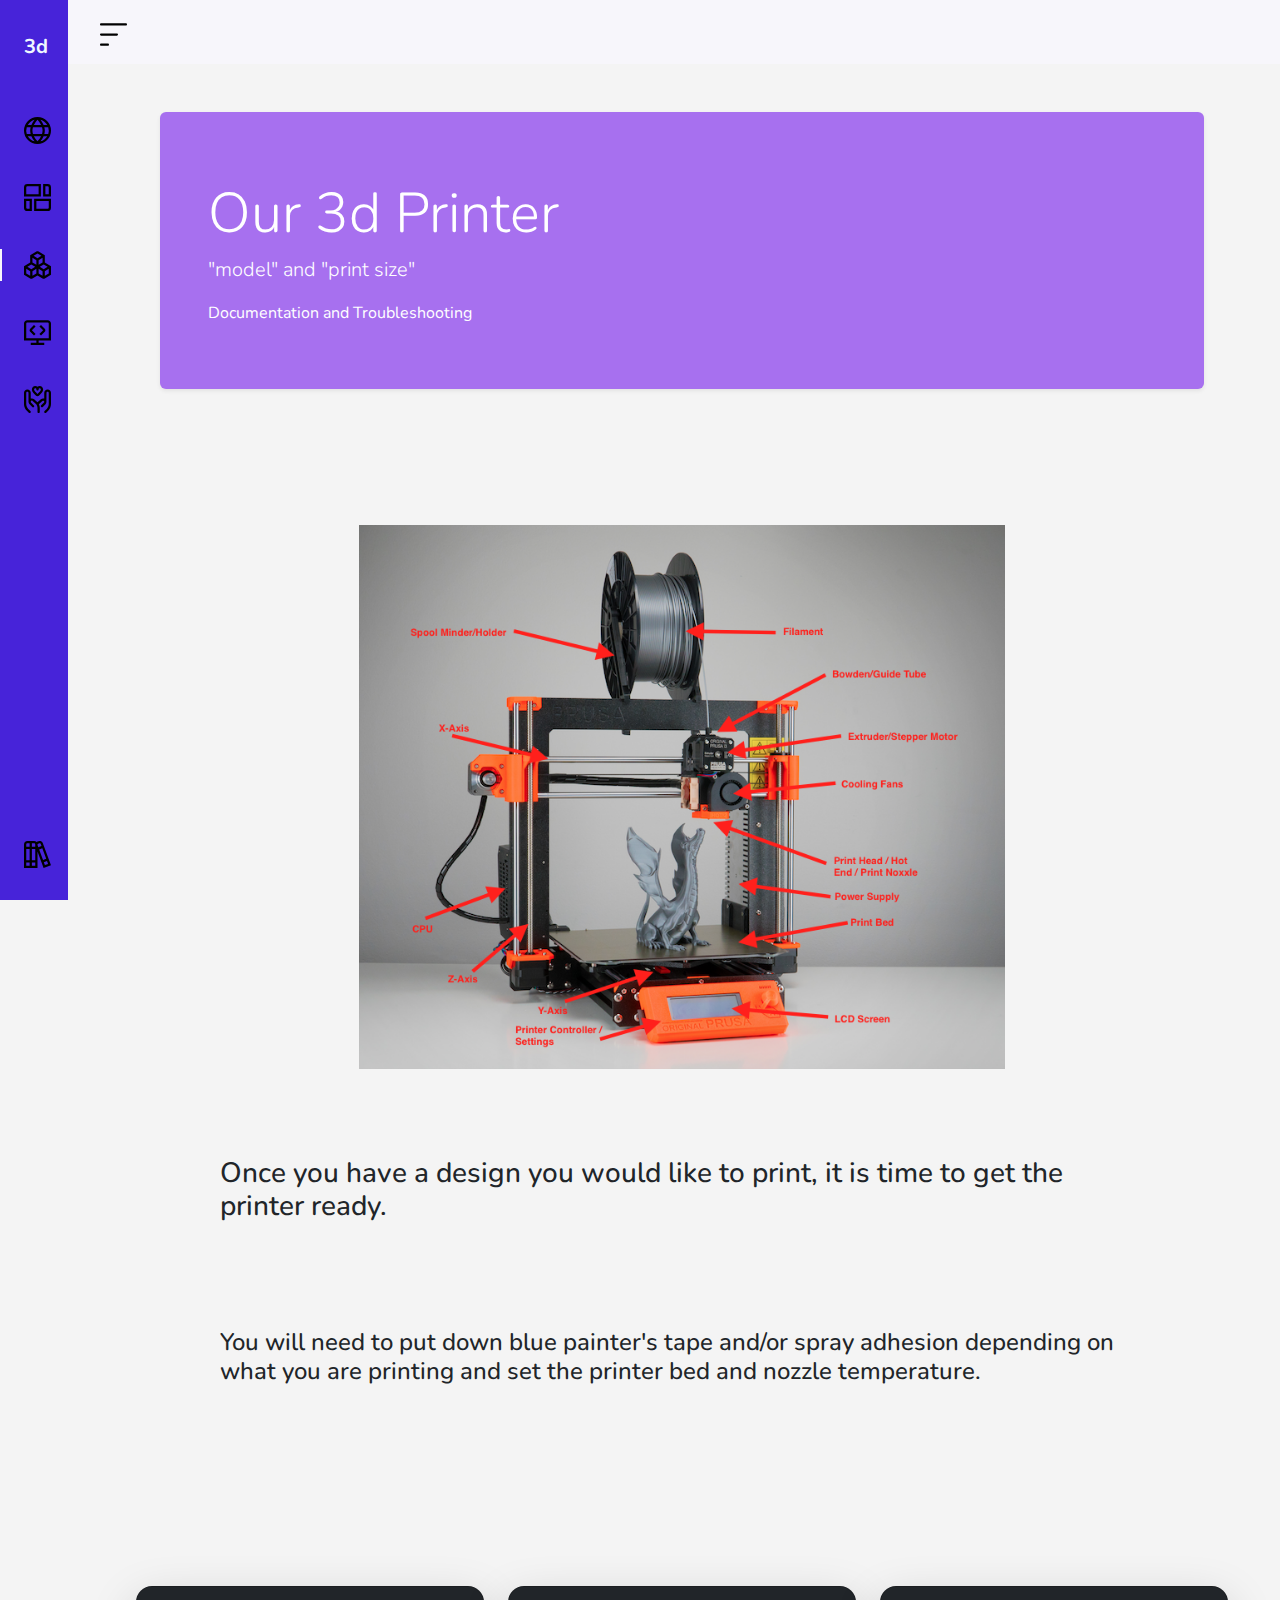
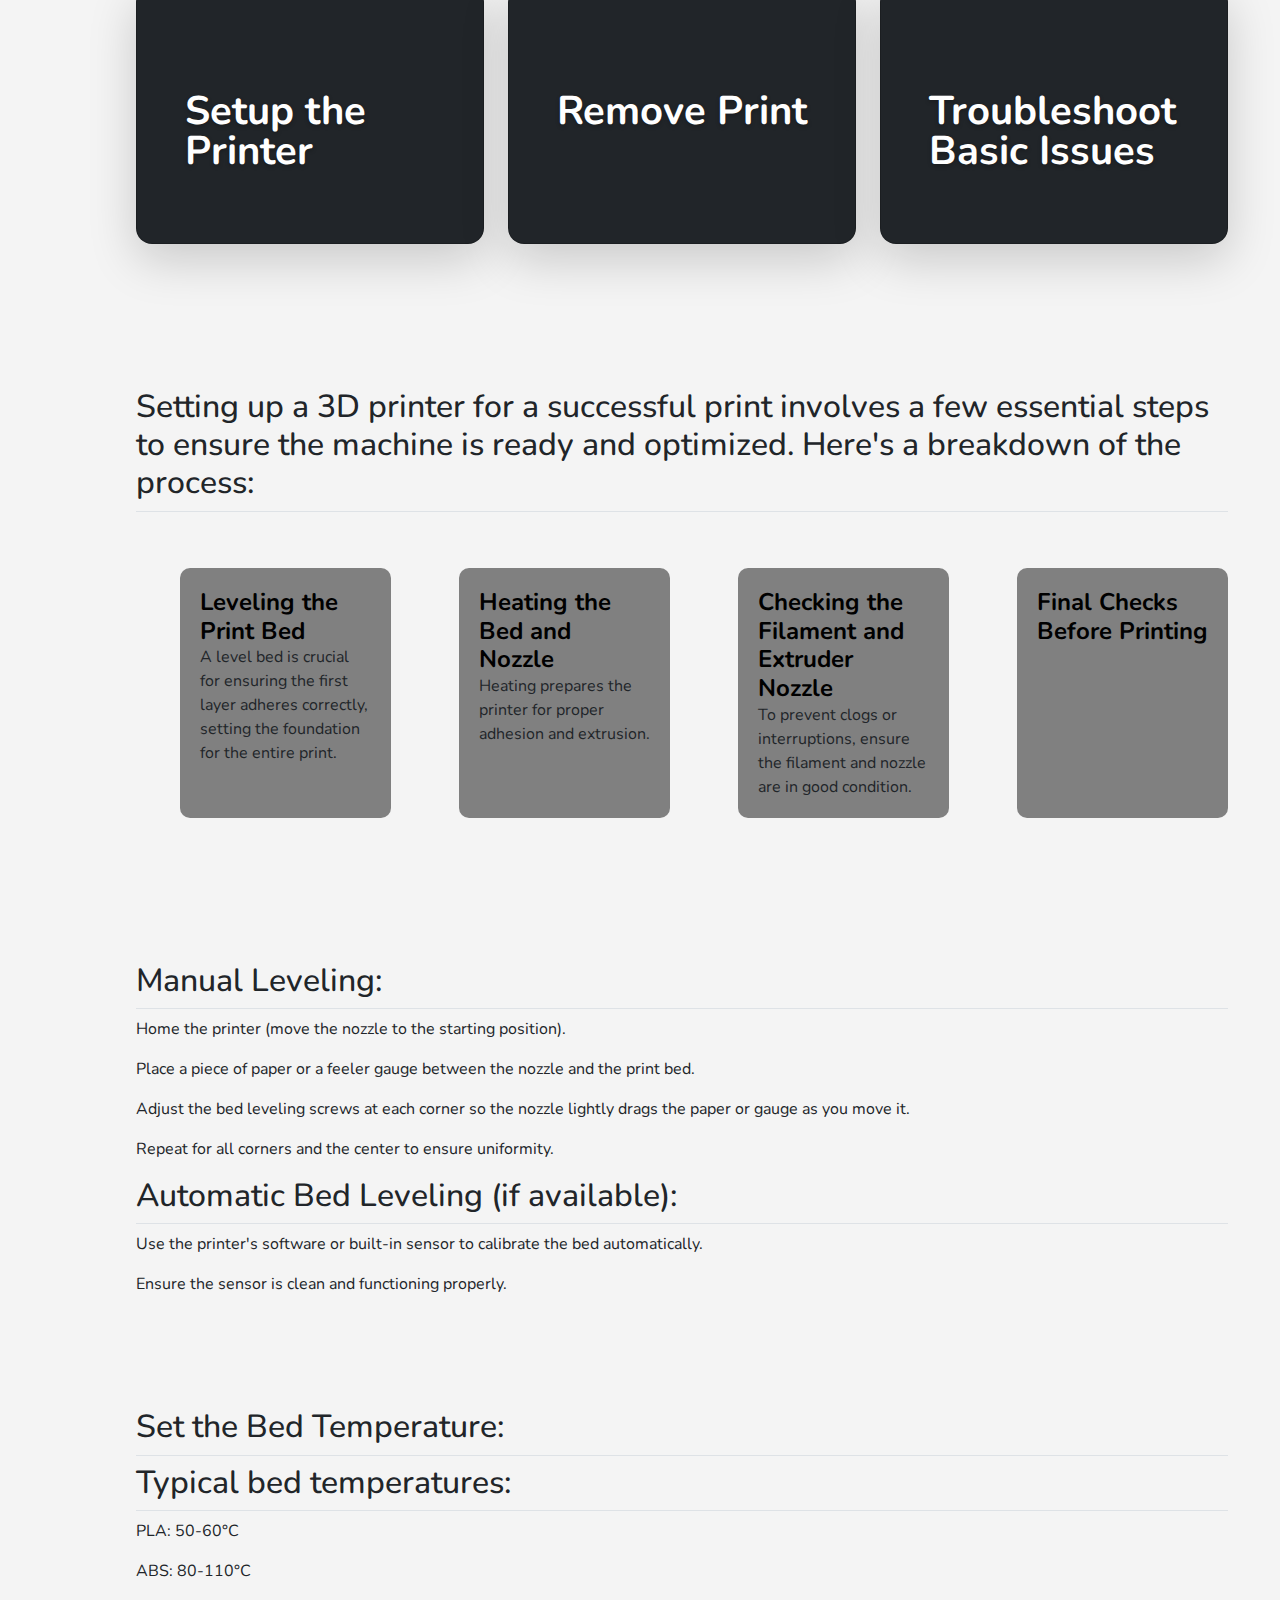
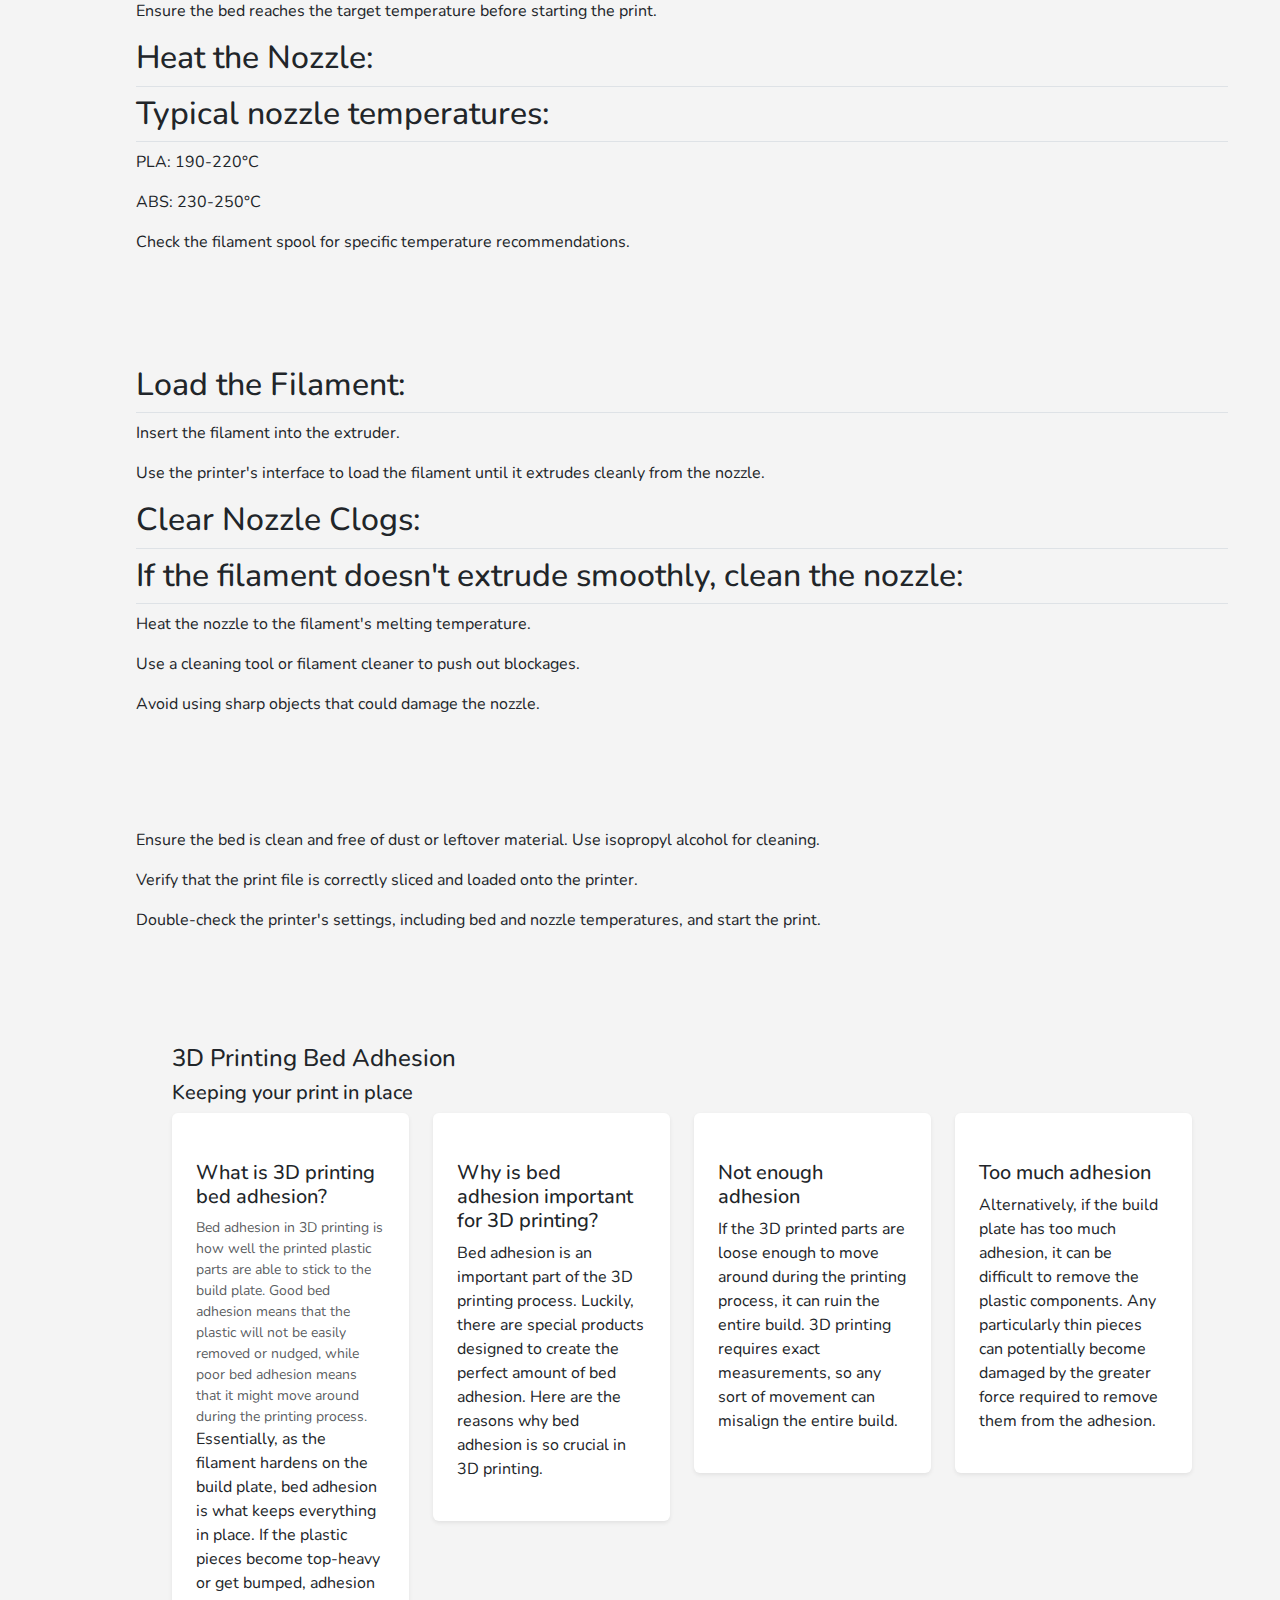
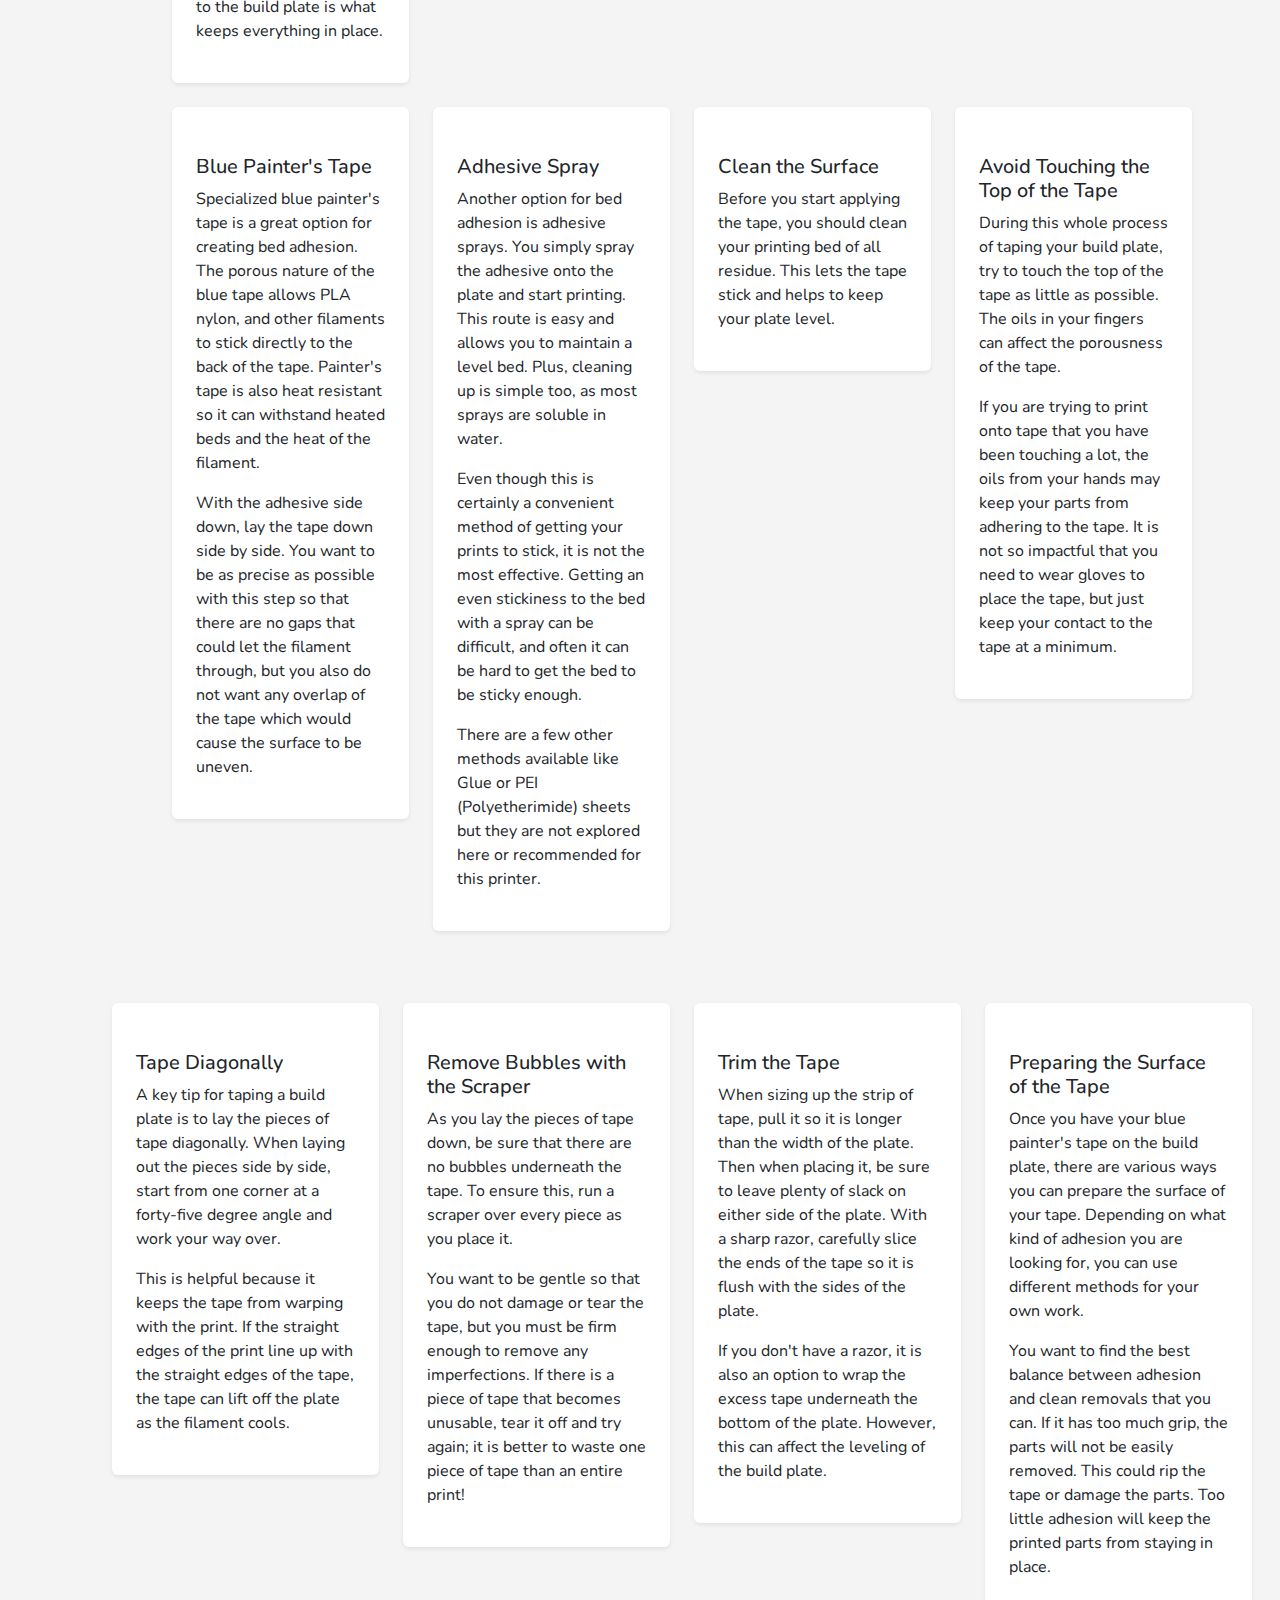
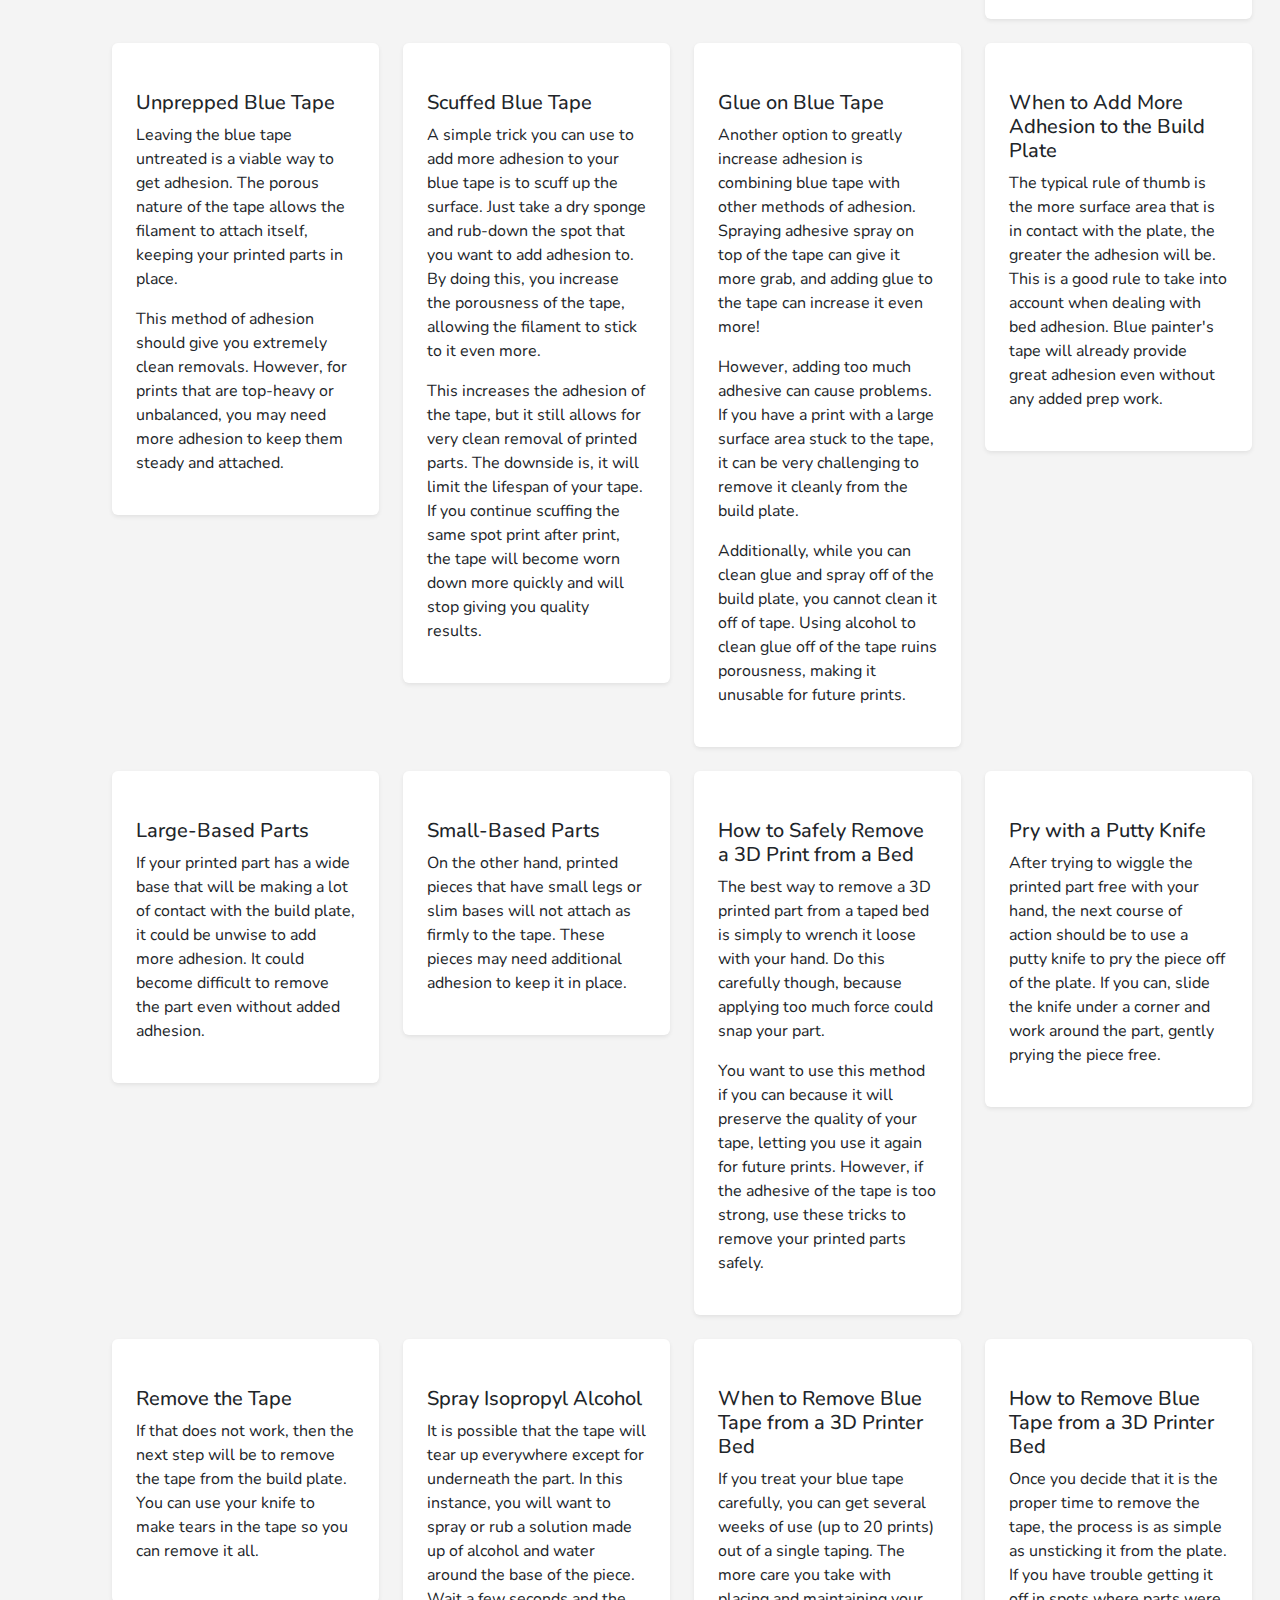
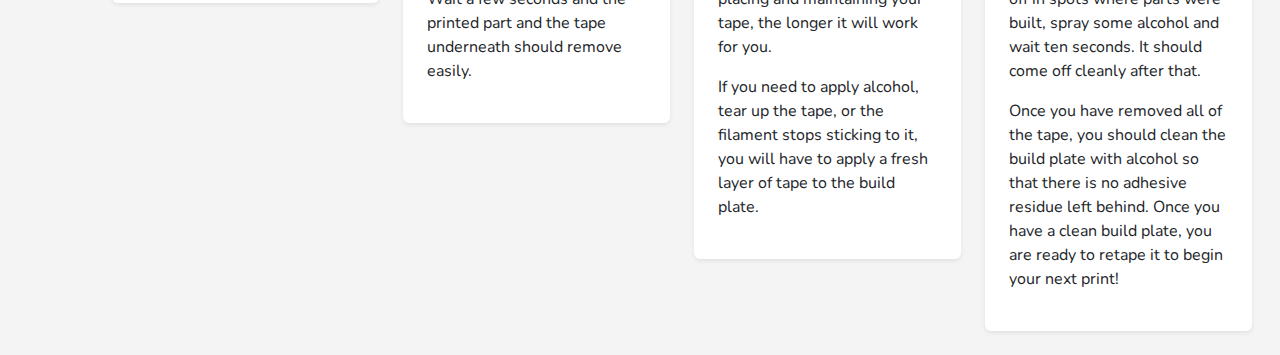
==== commit aa6f3fae: "troubleshooting added" ====
--- a/assets/pages/3d-Printing.html
+++ b/assets/pages/3d-Printing.html
@@ -71,7 +71,8 @@
         <div class="col-lg-12 mx-auto">
           <div class="text-white p-5 shadow-sm rounded" style="background-color: #a770ef;">
             <h1 style="padding-top: 20px;" class="display-4">Our 3d Printer</h1>
-            <p class="lead">"model" and "print bed size"</p>
+            <p class="lead">"model" and "print size"</p>
+            <p>Documentation and Troubleshooting</p>
           </div>
         </div>
       </div>
@@ -79,432 +80,467 @@
         <div class="px-lg-5">
           <div class="row py-5">
             <div class="col-lg-12 mx-auto">
-              <img src="../img/printer-diagram-labeled.png" alt="Printer Diagram with Labels" style="width: 70%; margin: 0 auto; padding: 40px 0;">
-              <h3>Once you have your design that you would like to print it is time to get the printer ready.</h3>
-              <h4>You will need to put down blue painter's tape and/or spray adhesion depending on what you are printing and set the printer bed temperature, the printer nozzle temperature</h4>
+              <div class="image-wrapper" style="margin: 0 auto; text-align: center;">
+                <img src="../img/printer-diagram-labeled.png" alt="Printer Diagram with Labels" style="width: 70%; margin: 0 auto; padding: 40px 0;">
+              </div>
+              <h3 class="pt-5 pb-5">Once you have a design you would like to print, it is time to get the printer ready.</h3>
+              <h4 class="pt-5 pb-5">You will need to put down blue painter's tape and/or spray adhesion depending on what you are printing and set the printer bed and nozzle temperature.</h4>
+            </div>
+          </div>
+          </div>
+        </div>
+      </div>
+      <div class="container px-4 py-5" id="custom-cards">
+        <!-- <h2 class="pb-2 border-bottom">Custom cards</h2> -->
+        <div class="row row-cols-1 row-cols-lg-3 align-items-stretch g-4 py-5">
+          <div class="col">
+            <div class="card card-cover h-100 overflow-hidden text-bg-dark rounded-4 shadow-lg" style="background-image: url('unsplash-photo-1.jpg');">
+              <div class="d-flex flex-column h-100 p-5 pb-3 text-white text-shadow-1">
+                <h3 class="pt-2 mt-5 mb-4 display-6 lh-1 fw-bold">Setup the Printer</h3>
+                <ul class="d-flex list-unstyled mt-auto">
+                  <li class="me-auto">
+                    <!-- <img src="https://github.com/twbs.png" alt="Bootstrap" width="32" height="32" class="rounded-circle border border-white"> -->
+                  </li>
+                  <li class="d-flex align-items-center me-3">
+                    <svg class="bi me-2" width="1em" height="1em"><use xlink:href="#geo-fill"/></svg>
+                    <!-- <small>Earth</small> -->
+                  </li>
+                  <li class="d-flex align-items-center">
+                    <svg class="bi me-2" width="1em" height="1em"><use xlink:href="#calendar3"/></svg>
+                    <!-- <small>3d</small> -->
+                  </li>
+                </ul>
+              </div>
+            </div>
+          </div>
+          <div class="col">
+            <div class="card card-cover h-100 overflow-hidden text-bg-dark rounded-4 shadow-lg" style="background-image: url('unsplash-photo-3.jpg');">
+              <div class="d-flex flex-column h-100 p-5 pb-3 text-shadow-1">
+                <h3 class="pt-2 mt-5 mb-4 display-6 lh-1 fw-bold">Remove Print</h3>
+                <ul class="d-flex list-unstyled mt-auto">
+                  <li class="me-auto">
+                    <!-- <img src="https://github.com/twbs.png" alt="Bootstrap" width="32" height="32" class="rounded-circle border border-white"> -->
+                  </li>
+                  <li class="d-flex align-items-center me-3">
+                    <svg class="bi me-2" width="1em" height="1em"><use xlink:href="#geo-fill"/></svg>
+                    <!-- <small>California</small> -->
+                  </li>
+                  <li class="d-flex align-items-center">
+                    <svg class="bi me-2" width="1em" height="1em"><use xlink:href="#calendar3"/></svg>
+                    <!-- <small>5d</small> -->
+                  </li>
+                </ul>
+              </div>
+            </div>
+          </div>
+          <div class="col">
+            <div class="card card-cover h-100 overflow-hidden text-bg-dark rounded-4 shadow-lg" style="background-image: url('unsplash-photo-2.jpg');">
+              <div class="d-flex flex-column h-100 p-5 pb-3 text-white text-shadow-1">
+                <h3 class="pt-2 mt-5 mb-4 display-6 lh-1 fw-bold">Troubleshoot Basic Issues</h3>
+                <ul class="d-flex list-unstyled mt-auto">
+                  <li class="me-auto">
+                    <!-- <img src="https://github.com/twbs.png" alt="Bootstrap" width="32" height="32" class="rounded-circle border border-white"> -->
+                  </li>
+                  <li class="d-flex align-items-center me-3">
+                    <svg class="bi me-2" width="1em" height="1em"><use xlink:href="#geo-fill"/></svg>
+                    <!-- <small>Pakistan</small> -->
+                  </li>
+                  <li class="d-flex align-items-center">
+                    <svg class="bi me-2" width="1em" height="1em"><use xlink:href="#calendar3"/></svg>
+                    <!-- <small>4d</small> -->
+                  </li>
+                </ul>
+              </div>
+            </div>
+          </div>
+        </div>
+      </div>
+      <div class="container px-4 py-5" id="icon-grid">
+        <h2 class="pb-2 border-bottom">Setting up a 3D printer for a successful print involves a few essential steps to ensure the machine is ready and optimized. Here's a breakdown of the process:</h2>
+        <div class="row row-cols-1 row-cols-sm-2 row-cols-md-3 row-cols-lg-4 g-4 py-5">
+          <div class="col d-flex align-items-start">
+            <svg class="bi text-body-secondary flex-shrink-0 me-3" width="1.75em" height="1.75em"><use xlink:href="#bootstrap"/></svg> 
+            <div class="myDIV">
+              <h3 class="fw-bold mb-0 fs-4 text-body-emphasis">Leveling the Print Bed</h3>
+              <p>A level bed is crucial for ensuring the first layer adheres correctly, setting the foundation for the entire print.</p>
+            </div>
+            <!-- <div class="hide">Manual Leveling:
+              Home the printer (move the nozzle to the starting position).
+              Place a piece of paper or a feeler gauge between the nozzle and the print bed.
+              Adjust the bed leveling screws at each corner so the nozzle lightly drags the paper or gauge as you move it.
+              Repeat for all corners and the center to ensure uniformity.
+              Automatic Bed Leveling (if available):
+              Use the printer's software or built-in sensor to calibrate the bed automatically.
+              Ensure the sensor is clean and functioning properly.
+            </div> -->
+          </div>
+          <div class="col d-flex align-items-start">
+            <svg class="bi text-body-secondary flex-shrink-0 me-3" width="1.75em" height="1.75em"><use xlink:href="#cpu-fill"/></svg>
+            <div class="myDIV">
+              <h3 class="fw-bold mb-0 fs-4 text-body-emphasis">Heating the Bed and Nozzle</h3>
+              <p>Heating prepares the printer for proper adhesion and extrusion.</p>
+            </div>
+            <!-- <div class="hide">
+              Set the Bed Temperature:
+              Typical bed temperatures:
+              PLA: 50-60°C
+              ABS: 80-110°C
+              Ensure the bed reaches the target temperature before starting the print.
+              Heat the Nozzle:
+              Typical nozzle temperatures:
+              PLA: 190-220°C
+              ABS: 230-250°C
+              Check the filament spool for specific temperature recommendations.
+            </div> -->
+          </div>
+          <div class="col d-flex align-items-start">
+            <svg class="bi text-body-secondary flex-shrink-0 me-3" width="1.75em" height="1.75em"><use xlink:href="#calendar3"/></svg>
+            <div class="myDIV">
+              <h3 class="fw-bold mb-0 fs-4 text-body-emphasis">Checking the Filament and Extruder Nozzle</h3>
+              <p>To prevent clogs or interruptions, ensure the filament and nozzle are in good condition.</p>
+            </div>
+            <!-- <div class="hide">
+              Load the Filament:
+              Insert the filament into the extruder.
+              Use the printer's interface to load the filament until it extrudes cleanly from the nozzle.
+              Clear Nozzle Clogs:
+              If the filament doesn't extrude smoothly, clean the nozzle:
+              Heat the nozzle to the filament's melting temperature.
+              Use a cleaning tool or filament cleaner to push out blockages.
+              Avoid using sharp objects that could damage the nozzle.
+              Check for Filament Quality:
+              Ensure the filament is not brittle or tangled.
+            </div> -->
+          </div>
+          <div class="col d-flex align-items-start">
+            <svg class="bi text-body-secondary flex-shrink-0 me-3" width="1.75em" height="1.75em"><use xlink:href="#home"/></svg>
+            <div class="myDIV">
+              <h3 class="fw-bold mb-0 fs-4 text-body-emphasis">Final Checks Before Printing</h3>
+              <p></p>
+            </div>
+            <!-- <div class="hide">
+              Ensure the bed is clean and free of dust or leftover material. Use isopropyl alcohol for cleaning.
+                Verify that the print file is correctly sliced and loaded onto the printer.
+                Double-check the printer's settings, including bed and nozzle temperatures, and start the print.
+            </div> -->
+          </div>
+        </div>
+      </div>
+      <div class="container px-4 py-5" id="icon-grid">
+        <h2 class="pb-2 border-bottom">Manual Leveling:</h2>
+        <p>Home the printer (move the nozzle to the starting position).</p>
+        <p>Place a piece of paper or a feeler gauge between the nozzle and the print bed.</p>
+        <p>Adjust the bed leveling screws at each corner so the nozzle lightly drags the paper or gauge as you move it.</p>
+        <p>Repeat for all corners and the center to ensure uniformity.</p>
+        <h2 class="pb-2 border-bottom">Automatic Bed Leveling (if available):</h2>
+        <p>Use the printer's software or built-in sensor to calibrate the bed automatically.</p>
+        <p>Ensure the sensor is clean and functioning properly.</p>
+      </div>
+      <div class="container px-4 py-5" id="icon-grid">
+        <h2 class="pb-2 border-bottom">Set the Bed Temperature:</h2>
+        <h2 class="pb-2 border-bottom">Typical bed temperatures:</h2>
+        <p>PLA: 50-60°C</p>
+        <p>ABS: 80-110°C</p>
+        <p>Ensure the bed reaches the target temperature before starting the print.</p>
+        <h2 class="pb-2 border-bottom">Heat the Nozzle:</h2>
+        <h2 class="pb-2 border-bottom">Typical nozzle temperatures:</h2>
+        <p>PLA: 190-220°C</p>
+        <p>ABS: 230-250°C</p>
+        <p>Check the filament spool for specific temperature recommendations.</p>
+      </div>
+      <div class="container px-4 py-5" id="icon-grid">
+        <h2 class="pb-2 border-bottom">Load the Filament:</h2>
+        <p>Insert the filament into the extruder.</p>
+        <p>Use the printer's interface to load the filament until it extrudes cleanly from the nozzle.</p>
+        <h2 class="pb-2 border-bottom">Clear Nozzle Clogs:</h2>
+        <h2 class="pb-2 border-bottom">If the filament doesn't extrude smoothly, clean the nozzle:</h2>
+        <p>Heat the nozzle to the filament's melting temperature.</p>
+        <p>Use a cleaning tool or filament cleaner to push out blockages.</p>
+        <p>Avoid using sharp objects that could damage the nozzle.</p>
+      </div>
+      <div class="container px-4 py-5" id="icon-grid">
+        <!-- <h2 class="pb-2 border-bottom">Manual Leveling:</h2> -->
+        <p>Ensure the bed is clean and free of dust or leftover material. Use isopropyl alcohol for cleaning.</p>
+        <p>Verify that the print file is correctly sliced and loaded onto the printer.</p>
+        <p>Double-check the printer's settings, including bed and nozzle temperatures, and start the print.</p>
+      </div>
+      <div class="container-fluid">
+        <div class="px-lg-5">
+          <div class="row py-5">
+            <div class="col-lg-12 mx-auto">
               <h4>3D Printing Bed Adhesion</h4>
-              <h5>What is 3D printing bed adhesion?</h5>
-              <p>Bed adhesion in 3D printing is how well the printed plastic parts are able to stick to the build plate. Good bed adhesion means that the plastic will not be easily removed or nudged, while poor bed adhesion means that it might move around during the printing process.</p>
-              <p>Essentially, as the filament hardens on the build plate, bed adhesion is what keeps everything in place. If the plastic pieces become top-heavy or get bumped, adhesion to the build plate is what keeps everything in place.</p>
-              <h5>Why is bed adhesion important for 3D printing?</h5>
-              <p>Bed adhesion is an important part of the 3D printing process. Luckily, there are special products designed to create the perfect amount of bed adhesion. Here are the reasons why bed adhesion is so crucial in 3D printing.</p>
-              <h5>Not enough adhesion</h5>
-              <p>If the 3D printed parts are loose enough to move around during the printing process, it can ruin the entire build. 3D printing requires exact measurements, so any sort of movement can misalign the entire build.</p>
-              <h5>Too much adhesion</h5>
-              <p>Alternatively, if the build plate has too much adhesion, it can be difficult to remove the plastic components. Any particularly thin pieces can potentially become damaged by the greater force required to remove them from the adhesion.</p>
-              <h4>3d Printing Bed Adhesion</h4>
-              <h5>Blue Painter's Tape</h5>
-              <p>Specialized blue painter's tape is a great option for creating bed adhesion. The porous nature of the blue tape allows PLA nylon, and other filaments to stick directly to the back of the tape. Painter's tape is also heat resistant so it can withstand heated beds and the heat of the filament.</p>
-              <h5>Adhesive Spray</h5>
-              <p>Another option for bed adhesion is adhesive sprays. You simply spray the adhesive onto the plate and start printing. This route is easy and allows you to maintain a level bed. Plus, cleaning up is simple too, as most sprays are soluble in water.</p>
-              <p>Even though this is certainly a convenient method of getting your prints to stick, it is not the most effective. Getting an even stickiness to the bed with a spray can be difficult, and often it can be hard to get the bed to be sticky enough.</p>
-              <p>There are a few other methods available like Glue or PEI (Polyetherimide) sheets but they are not explored here or recommended for this printer.</p>
-              <h4>How to Use Blue Tape for 3D Printing</h4>
-              <h5>Clean the Surface</h5>
-              <p>Before you start applying the tape, you should clean your printing bed of all residue. This lets the tape stick and helps to keep your plate level.</p>
-              <h5>Taping a 3D Printer Bed</h5>
-              <p>While it will take a few minutes to properly tape your build plate, the prep work is not too difficult and can quickly be mastered.</p>
-              <p>With the adhesive side down, lay the tape down side by side. You want to be as precise as possible with this step so that there are no gaps that could let the filament through, but you also do not want any overlap of the tape which would cause the surface to be uneven.</p>
-              <h5>Tape Diagonally</h5>
+              <h5>Keeping your print in place</h5>
+              <div class="row">
+                <!-- Gallery item -->
+                <div class="col-xl-3 col-lg-4 col-md-6 mb-4">
+                  <div class="bg-white rounded shadow-sm"><img src="https://bootstrapious.com/i/snippets/sn-gallery/img-1.jpg" alt="" class="img-fluid card-img-top">
+                    <div class="p-4">
+                      <h5> <a href="#" class="text-dark">What is 3D printing bed adhesion?</a></h5>
+                      <p class="small text-muted mb-0">Bed adhesion in 3D printing is how well the printed plastic parts are able to stick to the build plate. Good bed adhesion means that the plastic will not be easily removed or nudged, while poor bed adhesion means that it might move around during the printing process.</p>
+                      <p>Essentially, as the filament hardens on the build plate, bed adhesion is what keeps everything in place. If the plastic pieces become top-heavy or get bumped, adhesion to the build plate is what keeps everything in place.</p>
+                    </div>
+                  </div>
+                </div>
+                <!-- End -->
+                <!-- Gallery item -->
+                <div class="col-xl-3 col-lg-4 col-md-6 mb-4">
+                  <div class="bg-white rounded shadow-sm"><img src="https://bootstrapious.com/i/snippets/sn-gallery/img-2.jpg" alt="" class="img-fluid card-img-top">
+                    <div class="p-4">
+                      <h5> <a href="#" class="text-dark">Why is bed adhesion important for 3D printing?</a></h5>
+                      <p>Bed adhesion is an important part of the 3D printing process. Luckily, there are special products designed to create the perfect amount of bed adhesion. Here are the reasons why bed adhesion is so crucial in 3D printing.</p>
+                    </div>
+                  </div>
+                </div>
+                <!-- End -->
+                <!-- Gallery item -->
+                <div class="col-xl-3 col-lg-4 col-md-6 mb-4">
+                  <div class="bg-white rounded shadow-sm"><img src="https://bootstrapious.com/i/snippets/sn-gallery/img-3.jpg" alt="" class="img-fluid card-img-top">
+                    <div class="p-4">
+                      <h5> <a href="#" class="text-dark">Not enough adhesion</a></h5>
+                      <p>If the 3D printed parts are loose enough to move around during the printing process, it can ruin the entire build. 3D printing requires exact measurements, so any sort of movement can misalign the entire build.</p>
+                    </div>
+                  </div>
+                </div>
+                <!-- End -->
+                <!-- Gallery item -->
+                <div class="col-xl-3 col-lg-4 col-md-6 mb-4">
+                  <div class="bg-white rounded shadow-sm"><img src="https://bootstrapious.com/i/snippets/sn-gallery/img-4.jpg" alt="" class="img-fluid card-img-top">
+                    <div class="p-4">
+                      <h5> <a href="#" class="text-dark">Too much adhesion</a></h5>
+                      <p>Alternatively, if the build plate has too much adhesion, it can be difficult to remove the plastic components. Any particularly thin pieces can potentially become damaged by the greater force required to remove them from the adhesion.</p>
+                    </div>
+                  </div>
+                </div>
+                <!-- End -->
+                <!-- Gallery item -->
+                <div class="col-xl-3 col-lg-4 col-md-6 mb-4">
+                  <div class="bg-white rounded shadow-sm"><img src="https://bootstrapious.com/i/snippets/sn-gallery/img-5.jpg" alt="" class="img-fluid card-img-top">
+                    <div class="p-4">
+                      <h5> <a href="#" class="text-dark">Blue Painter's Tape</a></h5>
+                      <p>Specialized blue painter's tape is a great option for creating bed adhesion. The porous nature of the blue tape allows PLA nylon, and other filaments to stick directly to the back of the tape. Painter's tape is also heat resistant so it can withstand heated beds and the heat of the filament.</p>
+                      <p>With the adhesive side down, lay the tape down side by side. You want to be as precise as possible with this step so that there are no gaps that could let the filament through, but you also do not want any overlap of the tape which would cause the surface to be uneven.</p>
+                    </div>
+                  </div>
+                </div>
+                <!-- End -->
+                <!-- Gallery item -->
+                <div class="col-xl-3 col-lg-4 col-md-6 mb-4">
+                  <div class="bg-white rounded shadow-sm"><img src="https://bootstrapious.com/i/snippets/sn-gallery/img-6.jpg" alt="" class="img-fluid card-img-top">
+                    <div class="p-4">
+                      <h5> <a href="#" class="text-dark">Adhesive Spray</a></h5>
+                      <p>Another option for bed adhesion is adhesive sprays. You simply spray the adhesive onto the plate and start printing. This route is easy and allows you to maintain a level bed. Plus, cleaning up is simple too, as most sprays are soluble in water.</p>
+                      <p>Even though this is certainly a convenient method of getting your prints to stick, it is not the most effective. Getting an even stickiness to the bed with a spray can be difficult, and often it can be hard to get the bed to be sticky enough.</p>
+                      <p>There are a few other methods available like Glue or PEI (Polyetherimide) sheets but they are not explored here or recommended for this printer.</p>
+                    </div>
+                  </div>
+                </div>
+                <!-- End -->
+                <!-- Gallery item -->
+                <div class="col-xl-3 col-lg-4 col-md-6 mb-4">
+                  <div class="bg-white rounded shadow-sm"><img src="https://bootstrapious.com/i/snippets/sn-gallery/img-7.jpg" alt="" class="img-fluid card-img-top">
+                    <div class="p-4">
+                      <h5> <a href="#" class="text-dark">Clean the Surface</a></h5>
+                      <p>Before you start applying the tape, you should clean your printing bed of all residue. This lets the tape stick and helps to keep your plate level.</p>
+                    </div>
+                  </div>
+                </div>
+                <!-- End -->
+                <!-- Gallery item -->
+                <div class="col-xl-3 col-lg-4 col-md-6 mb-4">
+                  <div class="bg-white rounded shadow-sm"><img src="https://bootstrapious.com/i/snippets/sn-gallery/img-8.jpg" alt="" class="img-fluid card-img-top">
+                    <div class="p-4">
+                      <h5> <a href="#" class="text-dark">Avoid Touching the Top of the Tape</a></h5>
+                      <p>During this whole process of taping your build plate, try to touch the top of the tape as little as possible. The oils in your fingers can affect the porousness of the tape. </p>
+                      <p>If you are trying to print onto tape that you have been touching a lot, the oils from your hands may keep your parts from adhering to the tape. It is not so impactful that you need to wear gloves to place the tape, but just keep your contact to the tape at a minimum.</p>
+                    </div>
+                  </div>
+                </div>
+                <!-- End -->
+              </div>
+            </div>
+          </div>
+        </div>
+      </div>
+      <div class="row">
+        <!-- Gallery item -->
+        <div class="col-xl-3 col-lg-4 col-md-6 mb-4">
+          <div class="bg-white rounded shadow-sm"><img src="https://bootstrapious.com/i/snippets/sn-gallery/img-1.jpg" alt="" class="img-fluid card-img-top">
+            <div class="p-4">
+              <h5> <a href="#" class="text-dark">Tape Diagonally</a></h5>
               <p>A key tip for taping a build plate is to lay the pieces of tape diagonally. When laying out the pieces side by side, start from one corner at a forty-five degree angle and work your way over.</p>
               <p>This is helpful because it keeps the tape from warping with the print. If the straight edges of the print line up with the straight edges of the tape, the tape can lift off the plate as the filament cools.</p>
-              <h5>Remove Bubbles with the Scraper</h5>
+            </div>
+          </div>
+        </div>
+        <!-- End -->
+        <!-- Gallery item -->
+        <div class="col-xl-3 col-lg-4 col-md-6 mb-4">
+          <div class="bg-white rounded shadow-sm"><img src="https://bootstrapious.com/i/snippets/sn-gallery/img-2.jpg" alt="" class="img-fluid card-img-top">
+            <div class="p-4">
+              <h5> <a href="#" class="text-dark">Remove Bubbles with the Scraper</a></h5>
               <p>As you lay the pieces of tape down, be sure that there are no bubbles underneath the tape. To ensure this, run a scraper over every piece as you place it.</p>
               <p>You want to be gentle so that you do not damage or tear the tape, but you must be firm enough to remove any imperfections. If there is a piece of tape that becomes unusable, tear it off and try again; it is better to waste one piece of tape than an entire print!</p>
-              <h5>Trim the Tape</h5>
+            </div>
+          </div>
+        </div>
+        <!-- End -->
+        <!-- Gallery item -->
+        <div class="col-xl-3 col-lg-4 col-md-6 mb-4">
+          <div class="bg-white rounded shadow-sm"><img src="https://bootstrapious.com/i/snippets/sn-gallery/img-3.jpg" alt="" class="img-fluid card-img-top">
+            <div class="p-4">
+              <h5> <a href="#" class="text-dark">Trim the Tape</a></h5>
               <p>When sizing up the strip of tape, pull it so it is longer than the width of the plate. Then when placing it, be sure to leave plenty of slack on either side of the plate. With a sharp razor, carefully slice the ends of the tape so it is flush with the sides of the plate.</p> 
               <p>If you don't have a razor, it is also an option to wrap the excess tape underneath the bottom of the plate. However, this can affect the leveling of the build plate.</p>
-              <h5>Avoid Touching the Top of the Tape</h5>
-              <p>During this whole process of taping your build plate, try to touch the top of the tape as little as possible. The oils in your fingers can affect the porousness of the tape. </p>
-              <p>If you are trying to print onto tape that you have been touching a lot, the oils from your hands may keep your parts from adhering to the tape. It is not so impactful that you need to wear gloves to place the tape, but just keep your contact to the tape at a minimum.</p>
-              <h5>Preparing the Surface of the Tape</h5>
+            </div>
+          </div>
+        </div>
+        <!-- End -->
+        <!-- Gallery item -->
+        <div class="col-xl-3 col-lg-4 col-md-6 mb-4">
+          <div class="bg-white rounded shadow-sm"><img src="https://bootstrapious.com/i/snippets/sn-gallery/img-4.jpg" alt="" class="img-fluid card-img-top">
+            <div class="p-4">
+              <h5> <a href="#" class="text-dark">Preparing the Surface of the Tape</a></h5>
               <p>Once you have your blue painter's tape on the build plate, there are various ways you can prepare the surface of your tape. Depending on what kind of adhesion you are looking for, you can use different methods for your own work.</p> 
-              <p>You want to find the best balance between adhesion and clean removals that you can. If it has too much grip, the parts will not be easily removed. This could rip the tape or damage the parts. Too little adhesion will keep the printed parts from staying in place.</p> 
-              <h5>Unprepped Blue Tape</h5>
+              <p>You want to find the best balance between adhesion and clean removals that you can. If it has too much grip, the parts will not be easily removed. This could rip the tape or damage the parts. Too little adhesion will keep the printed parts from staying in place.</p>
+            </div>
+          </div>
+        </div>
+        <!-- End -->
+
+        <!-- End -->
+        <!-- Gallery item -->
+        <div class="col-xl-3 col-lg-4 col-md-6 mb-4">
+          <div class="bg-white rounded shadow-sm"><img src="https://bootstrapious.com/i/snippets/sn-gallery/img-1.jpg" alt="" class="img-fluid card-img-top">
+            <div class="p-4">
+              <h5> <a href="#" class="text-dark">Unprepped Blue Tape</a></h5>
               <p>Leaving the blue tape untreated is a viable way to get adhesion. The porous nature of the tape allows the filament to attach itself, keeping your printed parts in place.</p> 
               <p>This method of adhesion should give you extremely clean removals. However, for prints that are top-heavy or unbalanced, you may need more adhesion to keep them steady and attached.</p> 
-              <h5>Scuffed Blue Tape</h5>
+            </div>
+          </div>
+        </div>
+        <!-- End -->
+        <!-- Gallery item -->
+        <div class="col-xl-3 col-lg-4 col-md-6 mb-4">
+          <div class="bg-white rounded shadow-sm"><img src="https://bootstrapious.com/i/snippets/sn-gallery/img-2.jpg" alt="" class="img-fluid card-img-top">
+            <div class="p-4">
+              <h5> <a href="#" class="text-dark">Scuffed Blue Tape</a></h5>
               <p>A simple trick you can use to add more adhesion to your blue tape is to scuff up the surface. Just take a dry sponge and rub-down the spot that you want to add adhesion to. By doing this, you increase the porousness of the tape, allowing the filament to stick to it even more.</p> 
-              <p>This increases the adhesion of the tape, but it still allows for very clean removal of printed parts. The downside is, it will limit the lifespan of your tape. If you continue scuffing the same spot print after print, the tape will become worn down more quickly and will stop giving you quality results.</p> 
-              <h5>Glue on Blue Tape</h5>
+              <p>This increases the adhesion of the tape, but it still allows for very clean removal of printed parts. The downside is, it will limit the lifespan of your tape. If you continue scuffing the same spot print after print, the tape will become worn down more quickly and will stop giving you quality results.</p>
+            </div>
+          </div>
+        </div>
+        <!-- End -->
+        <!-- Gallery item -->
+        <div class="col-xl-3 col-lg-4 col-md-6 mb-4">
+          <div class="bg-white rounded shadow-sm"><img src="https://bootstrapious.com/i/snippets/sn-gallery/img-3.jpg" alt="" class="img-fluid card-img-top">
+            <div class="p-4">
+              <h5> <a href="#" class="text-dark">Glue on Blue Tape</a></h5>
               <p>Another option to greatly increase adhesion is combining blue tape with other methods of adhesion. Spraying adhesive spray on top of the tape can give it more grab, and adding glue to the tape can increase it even more!</p> 
               <p>However, adding too much adhesive can cause problems. If you have a print with a large surface area stuck to the tape, it can be very challenging to remove it cleanly from the build plate.</p> 
               <p>Additionally, while you can clean glue and spray off of the build plate, you cannot clean it off of tape. Using alcohol to clean glue off of the tape ruins porousness, making it unusable for future prints.</p>
-              <h5>When to Add More Adhesion to the Build Plate</h5>
+            </div>
+          </div>
+        </div>
+        <!-- End -->
+        <!-- Gallery item -->
+        <div class="col-xl-3 col-lg-4 col-md-6 mb-4">
+          <div class="bg-white rounded shadow-sm"><img src="https://bootstrapious.com/i/snippets/sn-gallery/img-4.jpg" alt="" class="img-fluid card-img-top">
+            <div class="p-4">
+              <h5> <a href="#" class="text-dark">When to Add More Adhesion to the Build Plate</a></h5>
               <p>The typical rule of thumb is the more surface area that is in contact with the plate, the greater the adhesion will be. This is a good rule to take into account when dealing with bed adhesion. Blue painter's tape will already provide great adhesion even without any added prep work.</p> 
-              <h5>Large-Based Parts</h5>
+            </div>
+          </div>
+        </div>
+        <!-- End -->
+         <!-- End -->
+        <!-- Gallery item -->
+        <div class="col-xl-3 col-lg-4 col-md-6 mb-4">
+          <div class="bg-white rounded shadow-sm"><img src="https://bootstrapious.com/i/snippets/sn-gallery/img-1.jpg" alt="" class="img-fluid card-img-top">
+            <div class="p-4">
+              <h5> <a href="#" class="text-dark">Large-Based Parts</a></h5>
               <p>If your printed part has a wide base that will be making a lot of contact with the build plate, it could be unwise to add more adhesion. It could become difficult to remove the part even without added adhesion.</p>
-              <h5>Small-Based Parts</h5>
+            </div>
+          </div>
+        </div>
+        <!-- End -->
+        <!-- Gallery item -->
+        <div class="col-xl-3 col-lg-4 col-md-6 mb-4">
+          <div class="bg-white rounded shadow-sm"><img src="https://bootstrapious.com/i/snippets/sn-gallery/img-2.jpg" alt="" class="img-fluid card-img-top">
+            <div class="p-4">
+              <h5> <a href="#" class="text-dark">Small-Based Parts</a></h5>
               <p>On the other hand, printed pieces that have small legs or slim bases will not attach as firmly to the tape. These pieces may need additional adhesion to keep it in place.</p>
-              <h5>How to Safely Remove a 3D Print from a Bed</h5>
+            </div>
+          </div>
+        </div>
+        <!-- End -->
+        <!-- Gallery item -->
+        <div class="col-xl-3 col-lg-4 col-md-6 mb-4">
+          <div class="bg-white rounded shadow-sm"><img src="https://bootstrapious.com/i/snippets/sn-gallery/img-3.jpg" alt="" class="img-fluid card-img-top">
+            <div class="p-4">
+              <h5> <a href="#" class="text-dark">How to Safely Remove a 3D Print from a Bed</a></h5>
               <p>The best way to remove a 3D printed part from a taped bed is simply to wrench it loose with your hand. Do this carefully though, because applying too much force could snap your part.</p> 
               <p>You want to use this method if you can because it will preserve the quality of your tape, letting you use it again for future prints. However, if the adhesive of the tape is too strong, use these tricks to remove your printed parts safely.</p>
-              <h5>Pry with a Putty Knife</h5>
+            </div>
+          </div>
+        </div>
+        <!-- End -->
+        <!-- Gallery item -->
+        <div class="col-xl-3 col-lg-4 col-md-6 mb-4">
+          <div class="bg-white rounded shadow-sm"><img src="https://bootstrapious.com/i/snippets/sn-gallery/img-4.jpg" alt="" class="img-fluid card-img-top">
+            <div class="p-4">
+              <h5> <a href="#" class="text-dark">Pry with a Putty Knife</a></h5>
               <p>After trying to wiggle the printed part free with your hand, the next course of action should be to use a putty knife to pry the piece off of the plate. If you can, slide the knife under a corner and work around the part, gently prying the piece free.</p>
-              <h5>Remove the Tape</h5>
+            </div>
+          </div>
+        </div>
+        <!-- End -->
+         <!-- End -->
+        <!-- Gallery item -->
+        <div class="col-xl-3 col-lg-4 col-md-6 mb-4">
+          <div class="bg-white rounded shadow-sm"><img src="https://bootstrapious.com/i/snippets/sn-gallery/img-1.jpg" alt="" class="img-fluid card-img-top">
+            <div class="p-4">
+              <h5> <a href="#" class="text-dark">Remove the Tape</a></h5>
               <p>If that does not work, then the next step will be to remove the tape from the build plate. You can use your knife to make tears in the tape so you can remove it all.</p> 
-              <h5>Spray Isopropyl Alcohol</h5>
+            </div>
+          </div>
+        </div>
+        <!-- End -->
+        <!-- Gallery item -->
+        <div class="col-xl-3 col-lg-4 col-md-6 mb-4">
+          <div class="bg-white rounded shadow-sm"><img src="https://bootstrapious.com/i/snippets/sn-gallery/img-2.jpg" alt="" class="img-fluid card-img-top">
+            <div class="p-4">
+              <h5> <a href="#" class="text-dark">Spray Isopropyl Alcohol</a></h5>
               <p>It is possible that the tape will tear up everywhere except for underneath the part. In this instance, you will want to spray or rub a solution made up of alcohol and water around the base of the piece. Wait a few seconds and the printed part and the tape underneath should remove easily.</p> 
-              <h5>When to Remove Blue Tape from a 3D Printer Bed</h5>
+            </div>
+          </div>
+        </div>
+        <!-- End -->
+        <!-- Gallery item -->
+        <div class="col-xl-3 col-lg-4 col-md-6 mb-4">
+          <div class="bg-white rounded shadow-sm"><img src="https://bootstrapious.com/i/snippets/sn-gallery/img-3.jpg" alt="" class="img-fluid card-img-top">
+            <div class="p-4">
+              <h5> <a href="#" class="text-dark">When to Remove Blue Tape from a 3D Printer Bed</a></h5>
               <p>If you treat your blue tape carefully, you can get several weeks of use (up to 20 prints) out of a single taping. The more care you take with placing and maintaining your tape, the longer it will work for you.</p> 
-              <p>If you need to apply alcohol, tear up the tape, or the filament stops sticking to it, you will have to apply a fresh layer of tape to the build plate.</p> 
-              <h5>How to Remove Blue Tape from a 3D Printer Bed</h5>
+              <p>If you need to apply alcohol, tear up the tape, or the filament stops sticking to it, you will have to apply a fresh layer of tape to the build plate.</p>
+            </div>
+          </div>
+        </div>
+        <!-- End -->
+        <!-- Gallery item -->
+        <div class="col-xl-3 col-lg-4 col-md-6 mb-4">
+          <div class="bg-white rounded shadow-sm"><img src="https://bootstrapious.com/i/snippets/sn-gallery/img-4.jpg" alt="" class="img-fluid card-img-top">
+            <div class="p-4">
+              <h5> <a href="#" class="text-dark">How to Remove Blue Tape from a 3D Printer Bed</a></h5>
               <p>Once you decide that it is the proper time to remove the tape, the process is as simple as unsticking it from the plate. If you have trouble getting it off in spots where parts were built, spray some alcohol and wait ten seconds. It should come off cleanly after that.</p>
               <p>Once you have removed all of the tape, you should clean the build plate with alcohol so that there is no adhesive residue left behind. Once you have a clean build plate, you are ready to retape it to begin your next print!</p>
-              <p>Please visit <a href="https://tapemanblue.com/blogs/tips-tricks/blue-tape-for-3d-printing">the full website</a> to learn more about using painter's tape for 3d printing.</p>
-              <h2>Steps to use our 3d printer.</h2>
-              <p>Lorem ipsum dolor sit amet consectetur adipisicing elit. Vitae minima recusandae, rerum voluptas dolor ducimus tempore laudantium aspernatur aperiam incidunt.</p>
-              <p>Lorem ipsum dolor sit amet consectetur adipisicing elit. Vitae minima recusandae, rerum voluptas dolor ducimus tempore laudantium aspernatur aperiam incidunt.</p>
-              <p>Lorem ipsum dolor sit amet consectetur adipisicing elit. Vitae minima recusandae, rerum voluptas dolor ducimus tempore laudantium aspernatur aperiam incidunt.</p>
-              <p>Lorem ipsum dolor sit amet consectetur adipisicing elit. Vitae minima recusandae, rerum voluptas dolor ducimus tempore laudantium aspernatur aperiam incidunt.</p>
-              <p>Lorem ipsum dolor sit amet consectetur adipisicing elit. Vitae minima recusandae, rerum voluptas dolor ducimus tempore laudantium aspernatur aperiam incidunt.</p>
-              <h2>After print:</h2>
-              <h2>How to remove a print from the printer bed.</h2>
-              <p>Lorem ipsum dolor sit amet consectetur adipisicing elit. Vitae minima recusandae, rerum voluptas dolor ducimus tempore laudantium aspernatur aperiam incidunt.</p>
-              <p>Lorem ipsum dolor sit amet consectetur adipisicing elit. Vitae minima recusandae, rerum voluptas dolor ducimus tempore laudantium aspernatur aperiam incidunt.</p>
-              <p>Lorem ipsum dolor sit amet consectetur adipisicing elit. Vitae minima recusandae, rerum voluptas dolor ducimus tempore laudantium aspernatur aperiam incidunt.</p>
-              <p>Lorem ipsum dolor sit amet consectetur adipisicing elit. Vitae minima recusandae, rerum voluptas dolor ducimus tempore laudantium aspernatur aperiam incidunt.</p>
-              <h2><a href="#">Full guide to our printer</a></h2>
-              <h2 style="padding-top: 40px;">After printing you can sand and paint your creation</h2>
-            </div>
-          </div>
-        </div>
-      </div>
-      <div class="row">
-        <!-- Gallery item -->
-        <div class="col-xl-3 col-lg-4 col-md-6 mb-4">
-          <div class="bg-white rounded shadow-sm"><img src="https://bootstrapious.com/i/snippets/sn-gallery/img-1.jpg" alt="" class="img-fluid card-img-top">
-            <div class="p-4">
-              <h5> <a href="#" class="text-dark">Red paint cup</a></h5>
-              <p class="small text-muted mb-0">Lorem ipsum dolor sit amet, consectetur adipisicing elit</p>
-              <div class="d-flex align-items-center justify-content-between rounded-pill bg-light px-3 py-2 mt-4">
-                <p class="small mb-0"><i class="fa fa-picture-o mr-2"></i><span class="font-weight-bold">JPG</span></p>
-                <div class="badge badge-danger px-3 rounded-pill font-weight-normal">New</div>
-              </div>
-            </div>
-          </div>
-        </div>
-        <!-- End -->
-        <!-- Gallery item -->
-        <div class="col-xl-3 col-lg-4 col-md-6 mb-4">
-          <div class="bg-white rounded shadow-sm"><img src="https://bootstrapious.com/i/snippets/sn-gallery/img-2.jpg" alt="" class="img-fluid card-img-top">
-            <div class="p-4">
-              <h5> <a href="#" class="text-dark">Blorange</a></h5>
-              <p class="small text-muted mb-0">Lorem ipsum dolor sit amet, consectetur adipisicing elit</p>
-              <div class="d-flex align-items-center justify-content-between rounded-pill bg-light px-3 py-2 mt-4">
-                <p class="small mb-0"><i class="fa fa-picture-o mr-2"></i><span class="font-weight-bold">PNG</span></p>
-                <div class="badge badge-primary px-3 rounded-pill font-weight-normal">Trend</div>
-              </div>
-            </div>
-          </div>
-        </div>
-        <!-- End -->
-        <!-- Gallery item -->
-        <div class="col-xl-3 col-lg-4 col-md-6 mb-4">
-          <div class="bg-white rounded shadow-sm"><img src="https://bootstrapious.com/i/snippets/sn-gallery/img-3.jpg" alt="" class="img-fluid card-img-top">
-            <div class="p-4">
-              <h5> <a href="#" class="text-dark">And She Realized</a></h5>
-              <p class="small text-muted mb-0">Lorem ipsum dolor sit amet, consectetur adipisicing elit</p>
-              <div class="d-flex align-items-center justify-content-between rounded-pill bg-light px-3 py-2 mt-4">
-                <p class="small mb-0"><i class="fa fa-picture-o mr-2"></i><span class="font-weight-bold">JPG</span></p>
-                <div class="badge badge-warning px-3 rounded-pill font-weight-normal text-white">Featured</div>
-              </div>
-            </div>
-          </div>
-        </div>
-        <!-- End -->
-        <!-- Gallery item -->
-        <div class="col-xl-3 col-lg-4 col-md-6 mb-4">
-          <div class="bg-white rounded shadow-sm"><img src="https://bootstrapious.com/i/snippets/sn-gallery/img-4.jpg" alt="" class="img-fluid card-img-top">
-            <div class="p-4">
-              <h5> <a href="#" class="text-dark">DOSE Juice</a></h5>
-              <p class="small text-muted mb-0">Lorem ipsum dolor sit amet, consectetur adipisicing elit</p>
-              <div class="d-flex align-items-center justify-content-between rounded-pill bg-light px-3 py-2 mt-4">
-                <p class="small mb-0"><i class="fa fa-picture-o mr-2"></i><span class="font-weight-bold">JPEG</span></p>
-                <div class="badge badge-success px-3 rounded-pill font-weight-normal">Hot</div>
-              </div>
-            </div>
-          </div>
-        </div>
-        <!-- End -->
-        <!-- Gallery item -->
-        <div class="col-xl-3 col-lg-4 col-md-6 mb-4">
-          <div class="bg-white rounded shadow-sm"><img src="https://bootstrapious.com/i/snippets/sn-gallery/img-5.jpg" alt="" class="img-fluid card-img-top">
-            <div class="p-4">
-              <h5> <a href="#" class="text-dark">Pineapple</a></h5>
-              <p class="small text-muted mb-0">Lorem ipsum dolor sit amet, consectetur adipisicing elit</p>
-              <div class="d-flex align-items-center justify-content-between rounded-pill bg-light px-3 py-2 mt-4">
-                <p class="small mb-0"><i class="fa fa-picture-o mr-2"></i><span class="font-weight-bold">PNG</span></p>
-                <div class="badge badge-primary px-3 rounded-pill font-weight-normal">New</div>
-              </div>
-            </div>
-          </div>
-        </div>
-        <!-- End -->
-        <!-- Gallery item -->
-        <div class="col-xl-3 col-lg-4 col-md-6 mb-4">
-          <div class="bg-white rounded shadow-sm"><img src="https://bootstrapious.com/i/snippets/sn-gallery/img-6.jpg" alt="" class="img-fluid card-img-top">
-            <div class="p-4">
-              <h5> <a href="#" class="text-dark">Yellow banana</a></h5>
-              <p class="small text-muted mb-0">Lorem ipsum dolor sit amet, consectetur adipisicing elit</p>
-              <div class="d-flex align-items-center justify-content-between rounded-pill bg-light px-3 py-2 mt-4">
-                <p class="small mb-0"><i class="fa fa-picture-o mr-2"></i><span class="font-weight-bold">JPG</span></p>
-                <div class="badge badge-warning px-3 rounded-pill font-weight-normal text-white">Featured</div>
-              </div>
-            </div>
-          </div>
-        </div>
-        <!-- End -->
-        <!-- Gallery item -->
-        <div class="col-xl-3 col-lg-4 col-md-6 mb-4">
-          <div class="bg-white rounded shadow-sm"><img src="https://bootstrapious.com/i/snippets/sn-gallery/img-7.jpg" alt="" class="img-fluid card-img-top">
-            <div class="p-4">
-              <h5> <a href="#" class="text-dark">Teal Gameboy</a></h5>
-              <p class="small text-muted mb-0">Lorem ipsum dolor sit amet, consectetur adipisicing elit</p>
-              <div class="d-flex align-items-center justify-content-between rounded-pill bg-light px-3 py-2 mt-4">
-                <p class="small mb-0"><i class="fa fa-picture-o mr-2"></i><span class="font-weight-bold">JPEG</span></p>
-                <div class="badge badge-info px-3 rounded-pill font-weight-normal">Hot</div>
-              </div>
-            </div>
-          </div>
-        </div>
-        <!-- End -->
-        <!-- Gallery item -->
-        <div class="col-xl-3 col-lg-4 col-md-6 mb-4">
-          <div class="bg-white rounded shadow-sm"><img src="https://bootstrapious.com/i/snippets/sn-gallery/img-8.jpg" alt="" class="img-fluid card-img-top">
-            <div class="p-4">
-              <h5> <a href="#" class="text-dark">Color in Guatemala.</a></h5>
-              <p class="small text-muted mb-0">Lorem ipsum dolor sit amet, consectetur adipisicing elit</p>
-              <div class="d-flex align-items-center justify-content-between rounded-pill bg-light px-3 py-2 mt-4">
-                <p class="small mb-0"><i class="fa fa-picture-o mr-2"></i><span class="font-weight-bold">PNG</span></p>
-                <div class="badge badge-warning px-3 rounded-pill font-weight-normal text-white">Featured</div>
-              </div>
-            </div>
-          </div>
-        </div>
-        <!-- End -->
-        <!-- Gallery item -->
-        <div class="col-xl-3 col-lg-4 col-md-6 mb-4">
-          <div class="bg-white rounded shadow-sm"><img src="https://bootstrapious.com/i/snippets/sn-gallery/img-1.jpg" alt="" class="img-fluid card-img-top">
-            <div class="p-4">
-              <h5> <a href="#" class="text-dark">Red paint cup</a></h5>
-              <p class="small text-muted mb-0">Lorem ipsum dolor sit amet, consectetur adipisicing elit</p>
-              <div class="d-flex align-items-center justify-content-between rounded-pill bg-light px-3 py-2 mt-4">
-                <p class="small mb-0"><i class="fa fa-picture-o mr-2"></i><span class="font-weight-bold">JPG</span></p>
-                <div class="badge badge-danger px-3 rounded-pill font-weight-normal">New</div>
-              </div>
-            </div>
-          </div>
-        </div>
-        <!-- End -->
-        <!-- Gallery item -->
-        <div class="col-xl-3 col-lg-4 col-md-6 mb-4">
-          <div class="bg-white rounded shadow-sm"><img src="https://bootstrapious.com/i/snippets/sn-gallery/img-2.jpg" alt="" class="img-fluid card-img-top">
-            <div class="p-4">
-              <h5> <a href="#" class="text-dark">Lorem ipsum dolor</a></h5>
-              <p class="small text-muted mb-0">Lorem ipsum dolor sit amet, consectetur adipisicing elit</p>
-              <div class="d-flex align-items-center justify-content-between rounded-pill bg-light px-3 py-2 mt-4">
-                <p class="small mb-0"><i class="fa fa-picture-o mr-2"></i><span class="font-weight-bold">PNG</span></p>
-                <div class="badge badge-primary px-3 rounded-pill font-weight-normal">Trend</div>
-              </div>
-            </div>
-          </div>
-        </div>
-        <!-- End -->
-        <!-- Gallery item -->
-        <div class="col-xl-3 col-lg-4 col-md-6 mb-4">
-          <div class="bg-white rounded shadow-sm"><img src="https://bootstrapious.com/i/snippets/sn-gallery/img-3.jpg" alt="" class="img-fluid card-img-top">
-            <div class="p-4">
-              <h5> <a href="#" class="text-dark">Lorem ipsum dolor</a></h5>
-              <p class="small text-muted mb-0">Lorem ipsum dolor sit amet, consectetur adipisicing elit</p>
-              <div class="d-flex align-items-center justify-content-between rounded-pill bg-light px-3 py-2 mt-4">
-                <p class="small mb-0"><i class="fa fa-picture-o mr-2"></i><span class="font-weight-bold">JPG</span></p>
-                <div class="badge badge-warning px-3 rounded-pill font-weight-normal text-white">Featured</div>
-              </div>
-            </div>
-          </div>
-        </div>
-        <!-- End -->
-        <!-- Gallery item -->
-        <div class="col-xl-3 col-lg-4 col-md-6 mb-4">
-          <div class="bg-white rounded shadow-sm"><img src="https://bootstrapious.com/i/snippets/sn-gallery/img-4.jpg" alt="" class="img-fluid card-img-top">
-            <div class="p-4">
-              <h5> <a href="#" class="text-dark">Lorem ipsum dolor</a></h5>
-              <p class="small text-muted mb-0">Lorem ipsum dolor sit amet, consectetur adipisicing elit</p>
-              <div class="d-flex align-items-center justify-content-between rounded-pill bg-light px-3 py-2 mt-4">
-                <p class="small mb-0"><i class="fa fa-picture-o mr-2"></i><span class="font-weight-bold">JPEG</span></p>
-                <div class="badge badge-success px-3 rounded-pill font-weight-normal">Hot</div>
-              </div>
-            </div>
-          </div>
-        </div>
-        <!-- End -->
-      </div>
-      <div class="py-5 text-right"><a href="#" class="btn btn-dark px-5 py-3 text-uppercase">Show me more</a></div>
+            </div>
+          </div>
+        </div>
+        <!-- End -->
+      </div>
     </div>
   </div>
-  <div class="container col-xxl-8 px-4 py-5">
-    <div class="row flex-lg-row-reverse align-items-center g-5 py-5">
-      <div class="col-10 col-sm-8 col-lg-6">
-        <img src="../img/gavin-allanwood-Q1NS-nISNIw-unsplash.jpg" class="d-block mx-lg-auto img-fluid" alt="Bootstrap Themes" width="700" height="500" loading="lazy">
-      </div>
-      <div class="col-lg-6">
-        <h1 class="display-5 fw-bold text-body-emphasis lh-1 mb-3">Responsive left-aligned hero with image</h1>
-        <p class="lead">Quickly design and customize responsive mobile-first sites with Bootstrap, the world's most popular front-end open source toolkit, featuring Sass variables and mixins, responsive grid system, extensive prebuilt components, and powerful JavaScript plugins.</p>
-        <div class="d-grid gap-2 d-md-flex justify-content-md-start">
-          <button type="button" class="btn btn-primary btn-lg px-4 me-md-2">Primary</button>
-          <button type="button" class="btn btn-outline-secondary btn-lg px-4">Default</button>
-        </div>
-      </div>
-    </div>
-  </div>
-  <div class="container px-4 py-5" id="custom-cards">
-    <h2 class="pb-2 border-bottom">Custom cards</h2>
-    <div class="row row-cols-1 row-cols-lg-3 align-items-stretch g-4 py-5">
-      <div class="col">
-        <div class="card card-cover h-100 overflow-hidden text-bg-dark rounded-4 shadow-lg" style="background-image: url('unsplash-photo-1.jpg');">
-          <div class="d-flex flex-column h-100 p-5 pb-3 text-white text-shadow-1">
-            <h3 class="pt-5 mt-5 mb-4 display-6 lh-1 fw-bold">Short title, long jacket</h3>
-            <ul class="d-flex list-unstyled mt-auto">
-              <li class="me-auto">
-                <img src="https://github.com/twbs.png" alt="Bootstrap" width="32" height="32" class="rounded-circle border border-white">
-              </li>
-              <li class="d-flex align-items-center me-3">
-                <svg class="bi me-2" width="1em" height="1em"><use xlink:href="#geo-fill"/></svg>
-                <small>Earth</small>
-              </li>
-              <li class="d-flex align-items-center">
-                <svg class="bi me-2" width="1em" height="1em"><use xlink:href="#calendar3"/></svg>
-                <small>3d</small>
-              </li>
-            </ul>
-          </div>
-        </div>
-      </div>
-      <div class="col">
-        <div class="card card-cover h-100 overflow-hidden text-bg-dark rounded-4 shadow-lg" style="background-image: url('unsplash-photo-2.jpg');">
-          <div class="d-flex flex-column h-100 p-5 pb-3 text-white text-shadow-1">
-            <h3 class="pt-5 mt-5 mb-4 display-6 lh-1 fw-bold">Much longer title that wraps to multiple lines</h3>
-            <ul class="d-flex list-unstyled mt-auto">
-              <li class="me-auto">
-                <img src="https://github.com/twbs.png" alt="Bootstrap" width="32" height="32" class="rounded-circle border border-white">
-              </li>
-              <li class="d-flex align-items-center me-3">
-                <svg class="bi me-2" width="1em" height="1em"><use xlink:href="#geo-fill"/></svg>
-                <small>Pakistan</small>
-              </li>
-              <li class="d-flex align-items-center">
-                <svg class="bi me-2" width="1em" height="1em"><use xlink:href="#calendar3"/></svg>
-                <small>4d</small>
-              </li>
-            </ul>
-          </div>
-        </div>
-      </div>
-      <div class="col">
-        <div class="card card-cover h-100 overflow-hidden text-bg-dark rounded-4 shadow-lg" style="background-image: url('unsplash-photo-3.jpg');">
-          <div class="d-flex flex-column h-100 p-5 pb-3 text-shadow-1">
-            <h3 class="pt-5 mt-5 mb-4 display-6 lh-1 fw-bold">Another longer title belongs here</h3>
-            <ul class="d-flex list-unstyled mt-auto">
-              <li class="me-auto">
-                <img src="https://github.com/twbs.png" alt="Bootstrap" width="32" height="32" class="rounded-circle border border-white">
-              </li>
-              <li class="d-flex align-items-center me-3">
-                <svg class="bi me-2" width="1em" height="1em"><use xlink:href="#geo-fill"/></svg>
-                <small>California</small>
-              </li>
-              <li class="d-flex align-items-center">
-                <svg class="bi me-2" width="1em" height="1em"><use xlink:href="#calendar3"/></svg>
-                <small>5d</small>
-              </li>
-            </ul>
-          </div>
-        </div>
-      </div>
-    </div>
-  </div>
-  <div class="container px-4 py-5" id="icon-grid">
-    <h2 class="pb-2 border-bottom">Setting up a 3D printer for a successful print involves a few essential steps to ensure the machine is ready and optimized. Here's a breakdown of the process:</h2>
-    <div class="row row-cols-1 row-cols-sm-2 row-cols-md-3 row-cols-lg-4 g-4 py-5">
-      <div class="col d-flex align-items-start">
-        <svg class="bi text-body-secondary flex-shrink-0 me-3" width="1.75em" height="1.75em"><use xlink:href="#bootstrap"/></svg> 
-        <div class="myDIV">
-          <h3 class="fw-bold mb-0 fs-4 text-body-emphasis">Leveling the Print Bed</h3>
-          <p>A level bed is crucial for ensuring the first layer adheres correctly, setting the foundation for the entire print.</p>
-        </div>
-        <div class="hide">Manual Leveling:
-
-          Home the printer (move the nozzle to the starting position).
-          Place a piece of paper or a feeler gauge between the nozzle and the print bed.
-          Adjust the bed leveling screws at each corner so the nozzle lightly drags the paper or gauge as you move it.
-          Repeat for all corners and the center to ensure uniformity.
-          Automatic Bed Leveling (if available):
-          
-          Use the printer's software or built-in sensor to calibrate the bed automatically.
-          Ensure the sensor is clean and functioning properly.
-        
-        </div>
-      </div>
-      <div class="col d-flex align-items-start">
-        <svg class="bi text-body-secondary flex-shrink-0 me-3" width="1.75em" height="1.75em"><use xlink:href="#cpu-fill"/></svg>
-        <div class="myDIV">
-          <h3 class="fw-bold mb-0 fs-4 text-body-emphasis">Heating the Bed and Nozzle</h3>
-          <p>Heating prepares the printer for proper adhesion and extrusion.</p>
-        </div>
-        <div class="hide">
-          
-          Set the Bed Temperature:
-
-          Typical bed temperatures:
-          PLA: 50-60°C
-          ABS: 80-110°C
-          Ensure the bed reaches the target temperature before starting the print.
-          Heat the Nozzle:
-
-          Typical nozzle temperatures:
-          PLA: 190-220°C
-          ABS: 230-250°C
-          Check the filament spool for specific temperature recommendations.
-
-        </div>
-      </div>
-      <div class="col d-flex align-items-start">
-        <svg class="bi text-body-secondary flex-shrink-0 me-3" width="1.75em" height="1.75em"><use xlink:href="#calendar3"/></svg>
-        <div class="myDIV">
-          <h3 class="fw-bold mb-0 fs-4 text-body-emphasis">Checking the Filament and Extruder Nozzle</h3>
-          <p>To prevent clogs or interruptions, ensure the filament and nozzle are in good condition.</p>
-        </div>
-        <div class="hide">
-          Load the Filament:
-
-          Insert the filament into the extruder.
-          Use the printer's interface to load the filament until it extrudes cleanly from the nozzle.
-          Clear Nozzle Clogs:
-
-          If the filament doesn’t extrude smoothly, clean the nozzle:
-          Heat the nozzle to the filament’s melting temperature.
-          Use a cleaning tool or filament cleaner to push out blockages.
-          Avoid using sharp objects that could damage the nozzle.
-          Check for Filament Quality:
-
-          Ensure the filament is not brittle or tangled.
-        </div>
-      </div>
-      <div class="col d-flex align-items-start">
-        <svg class="bi text-body-secondary flex-shrink-0 me-3" width="1.75em" height="1.75em"><use xlink:href="#home"/></svg>
-        <div class="myDIV">
-          <h3 class="fw-bold mb-0 fs-4 text-body-emphasis">Final Checks Before Printing</h3>
-          <p></p>
-        </div>
-        <div class="hide">
-          Ensure the bed is clean and free of dust or leftover material. Use isopropyl alcohol for cleaning.
-            Verify that the print file is correctly sliced and loaded onto the printer.
-            Double-check the printer's settings, including bed and nozzle temperatures, and start the print.
-        </div>
-      </div>
-    </div>
-  </div>
-  <div class="col">
+  <!-- <div class="col">
     <div class="row row-cols-1 row-cols-sm-2 g-4">
       <div class="col d-flex flex-column gap-2">
         <div class="feature-icon-small d-inline-flex align-items-center justify-content-center text-bg-primary bg-gradient fs-4 rounded-3">
@@ -543,7 +579,7 @@
         <p class="text-body-secondary">Paragraph of text beneath the heading to explain the heading.</p>
       </div>
     </div>
-  </div>
+  </div> -->
   <script src="https://cdnjs.cloudflare.com/ajax/libs/jquery/3.7.1/jquery.min.js"></script>
   <script src="https://cdnjs.cloudflare.com/ajax/libs/popper.js/2.9.2/umd/popper.min.js"></script>
   <script src="../bootstrap-5.3.2-dist/js/bootstrap.min.js"></script>
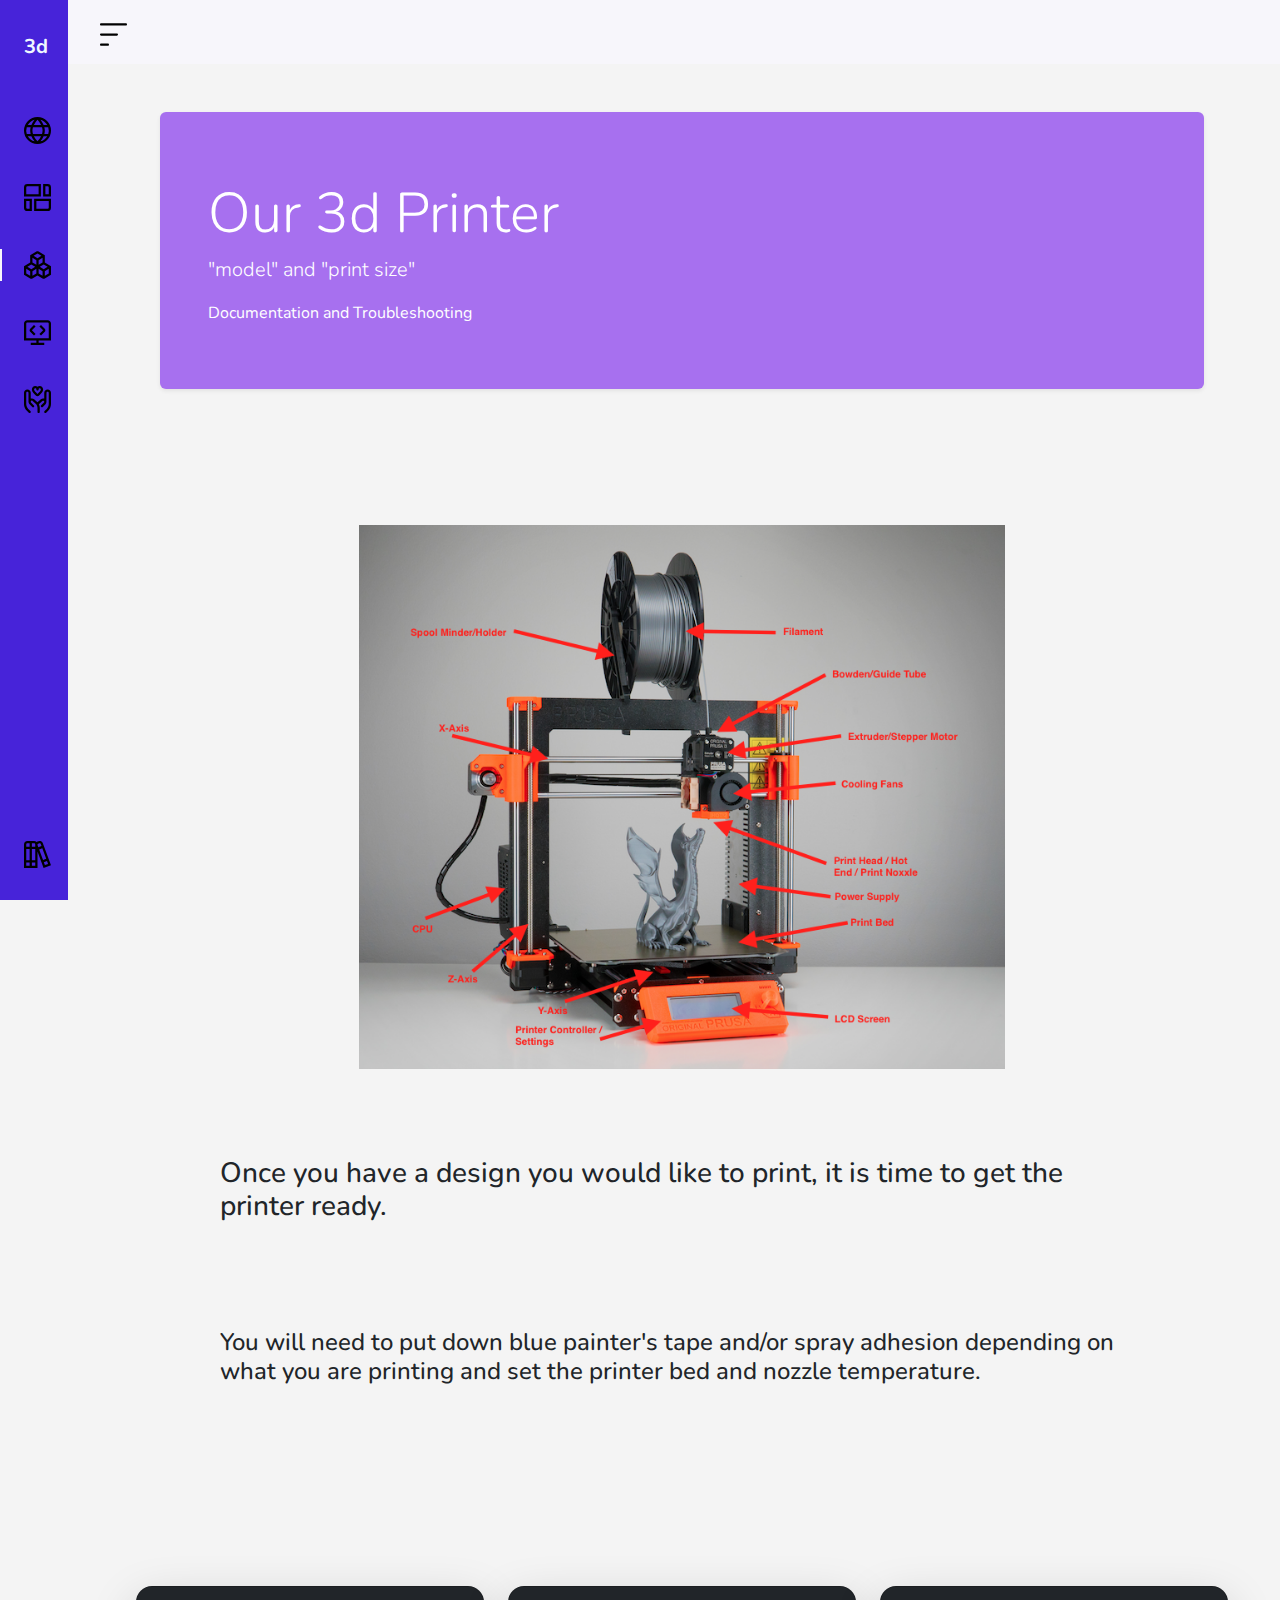
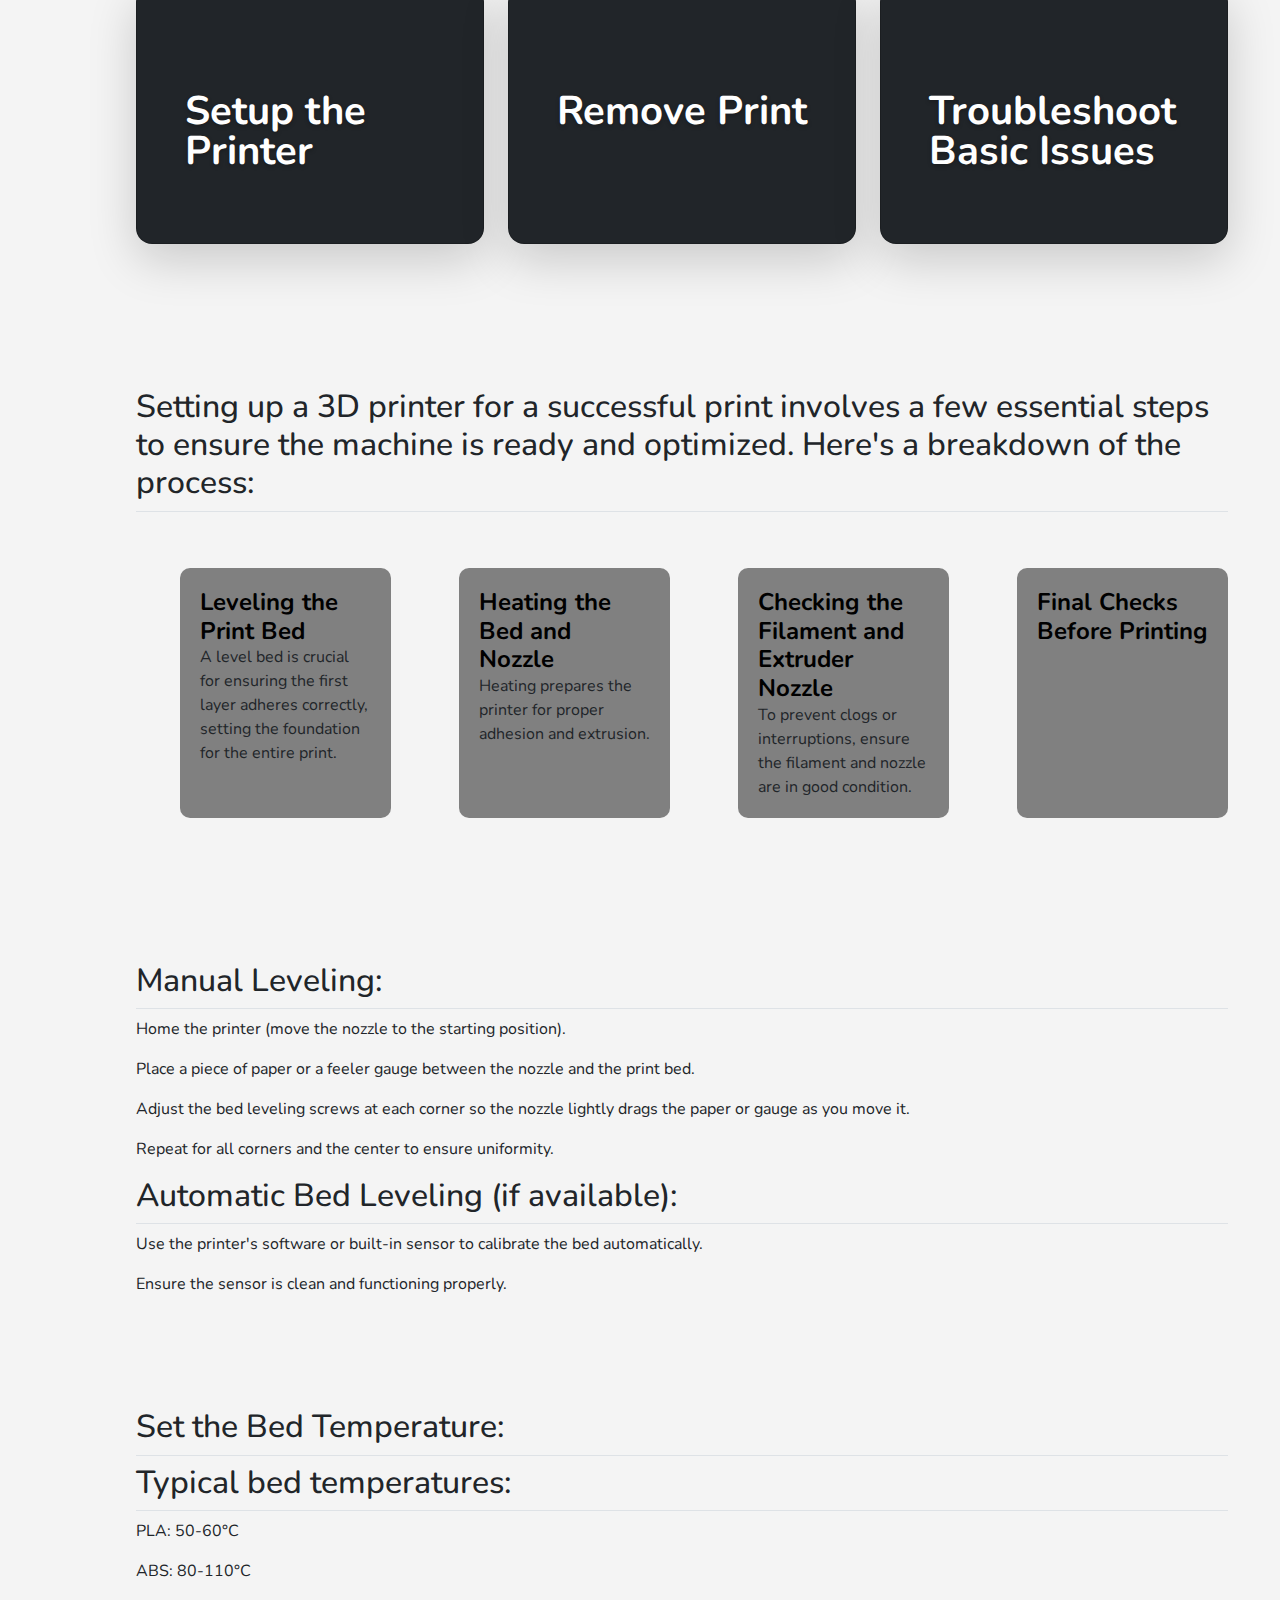
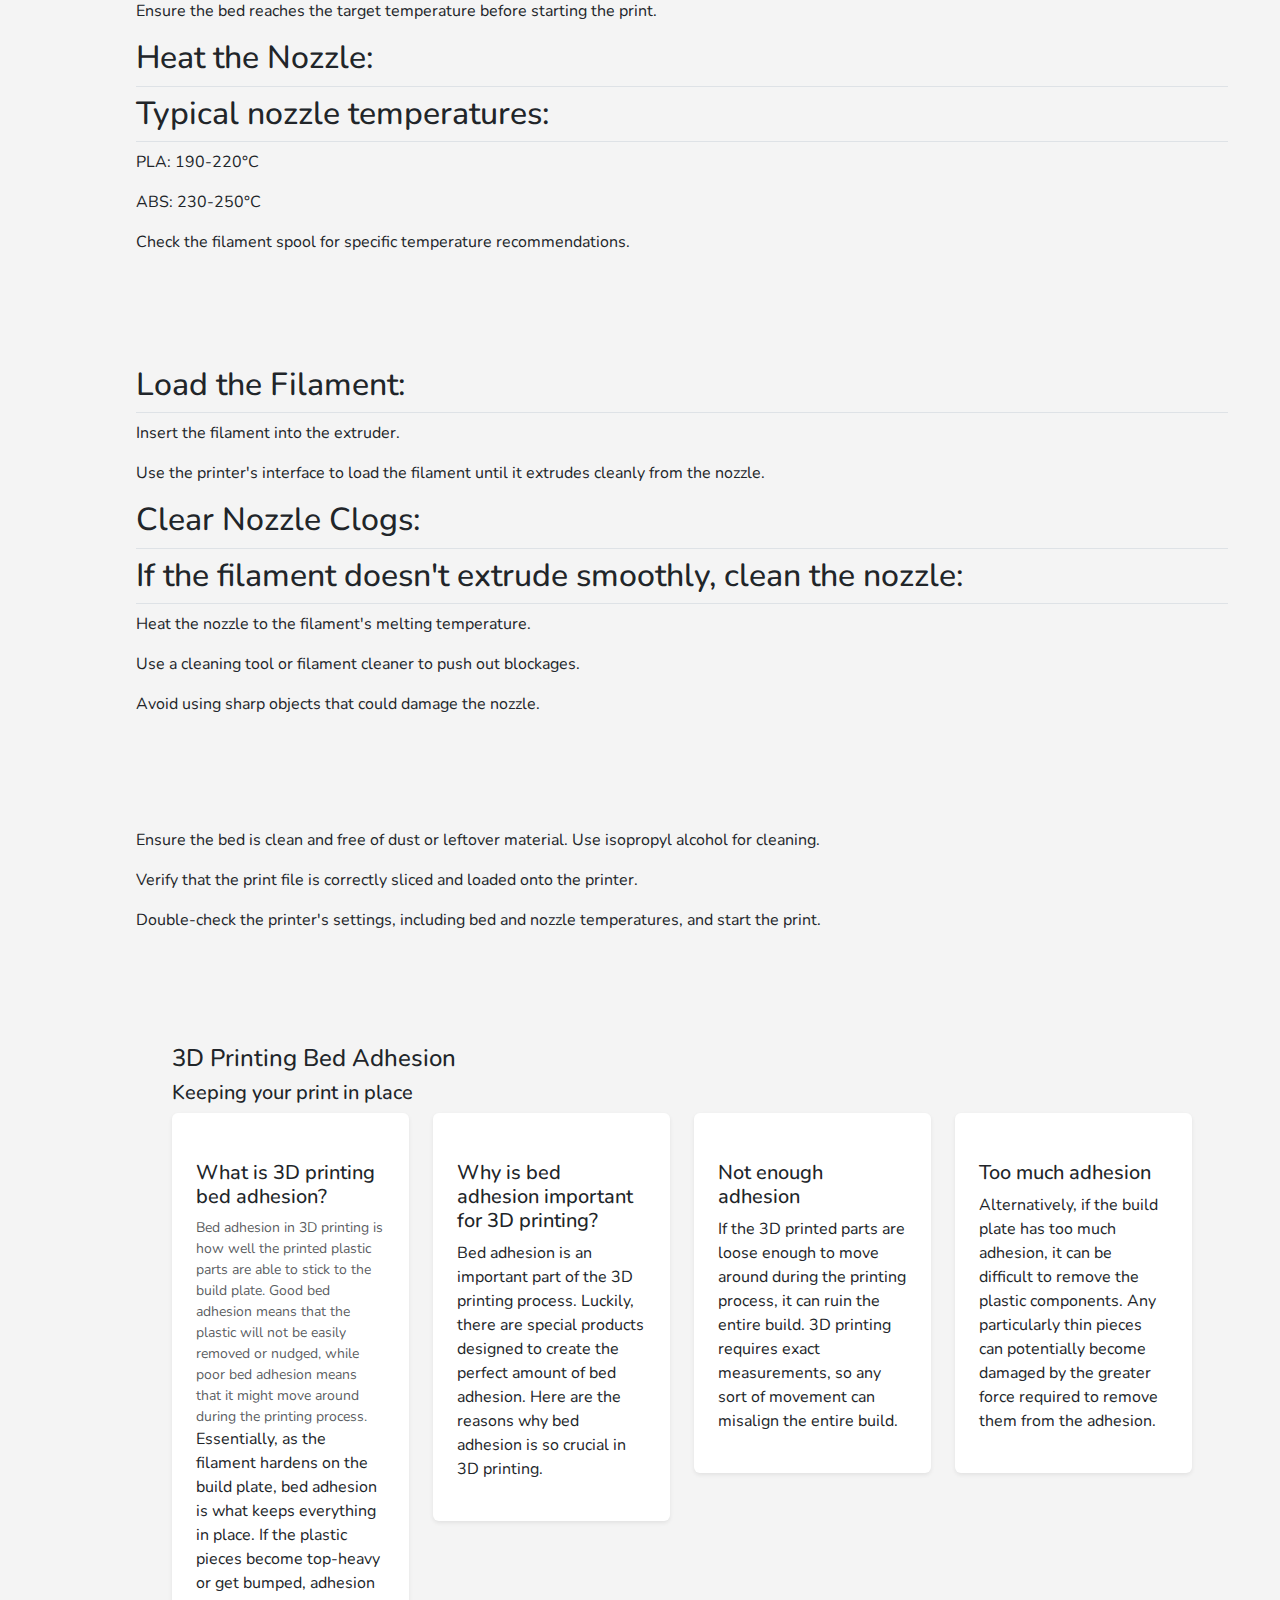
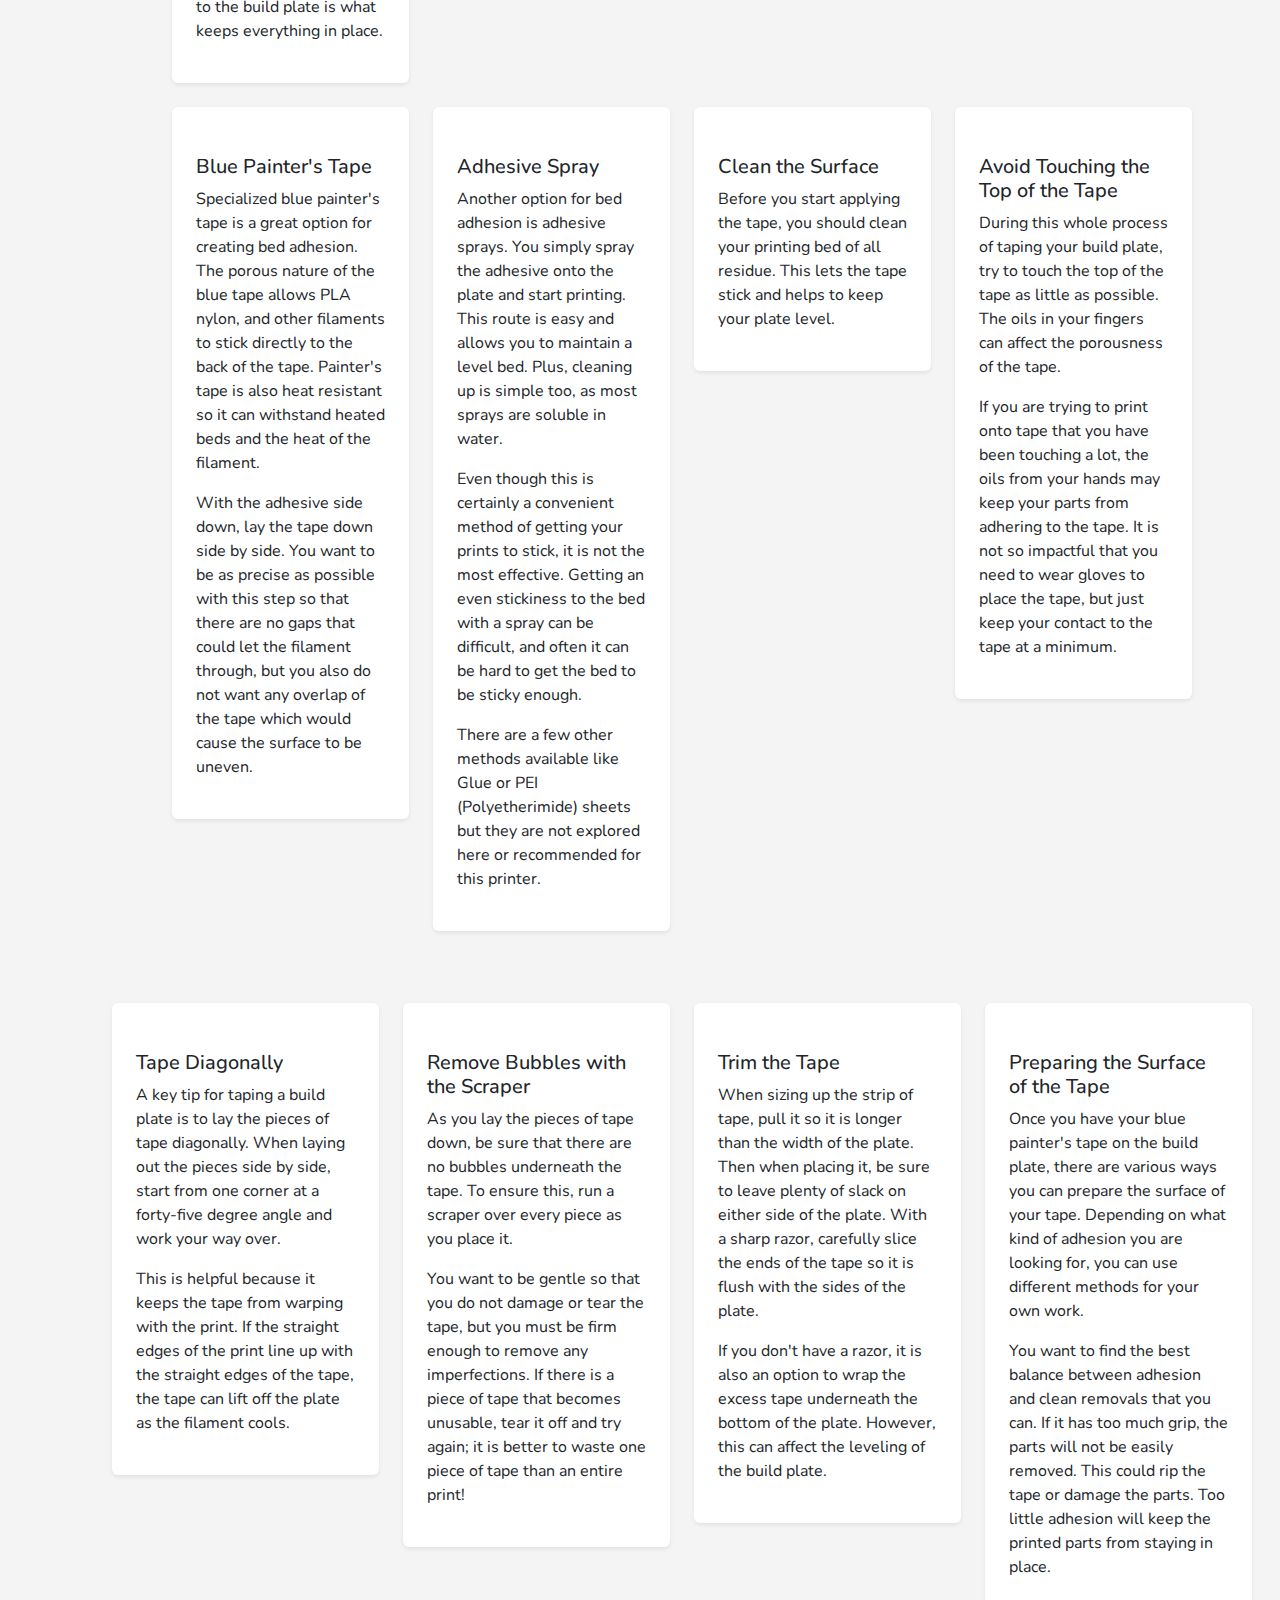
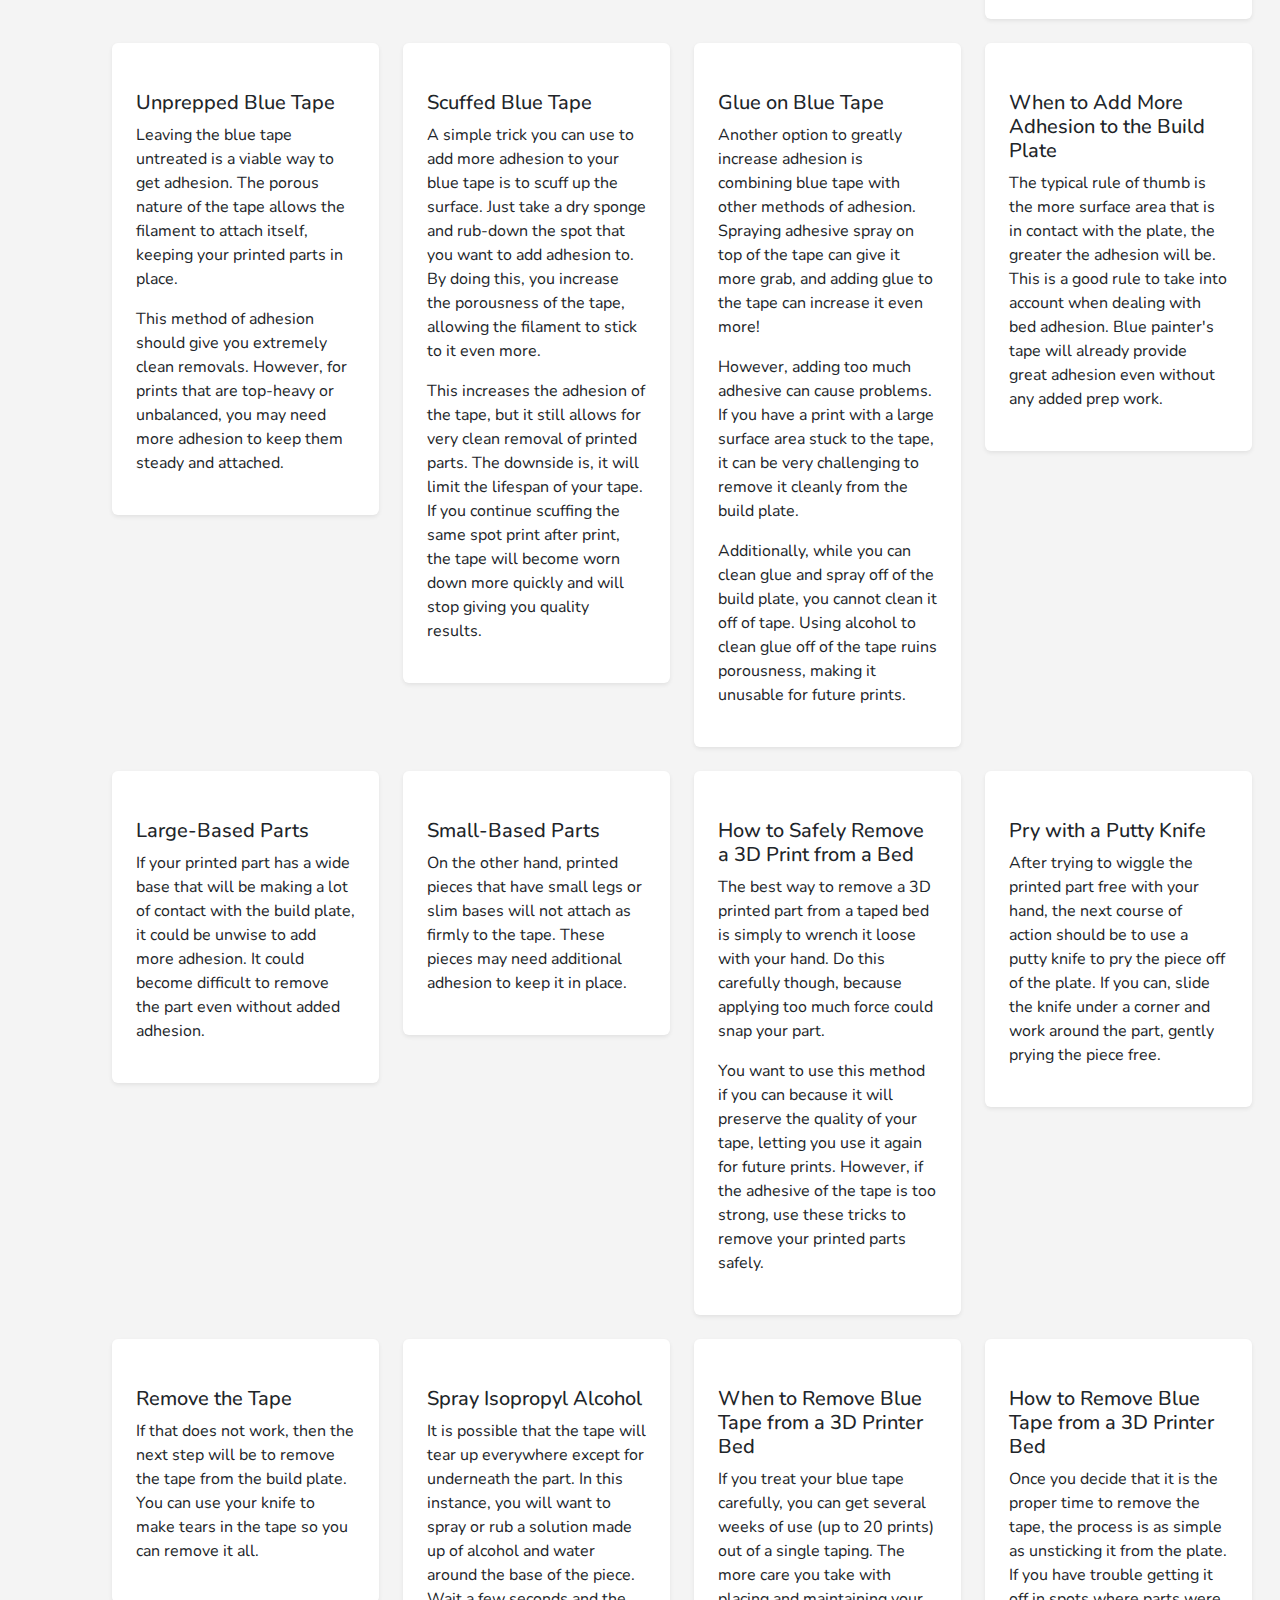
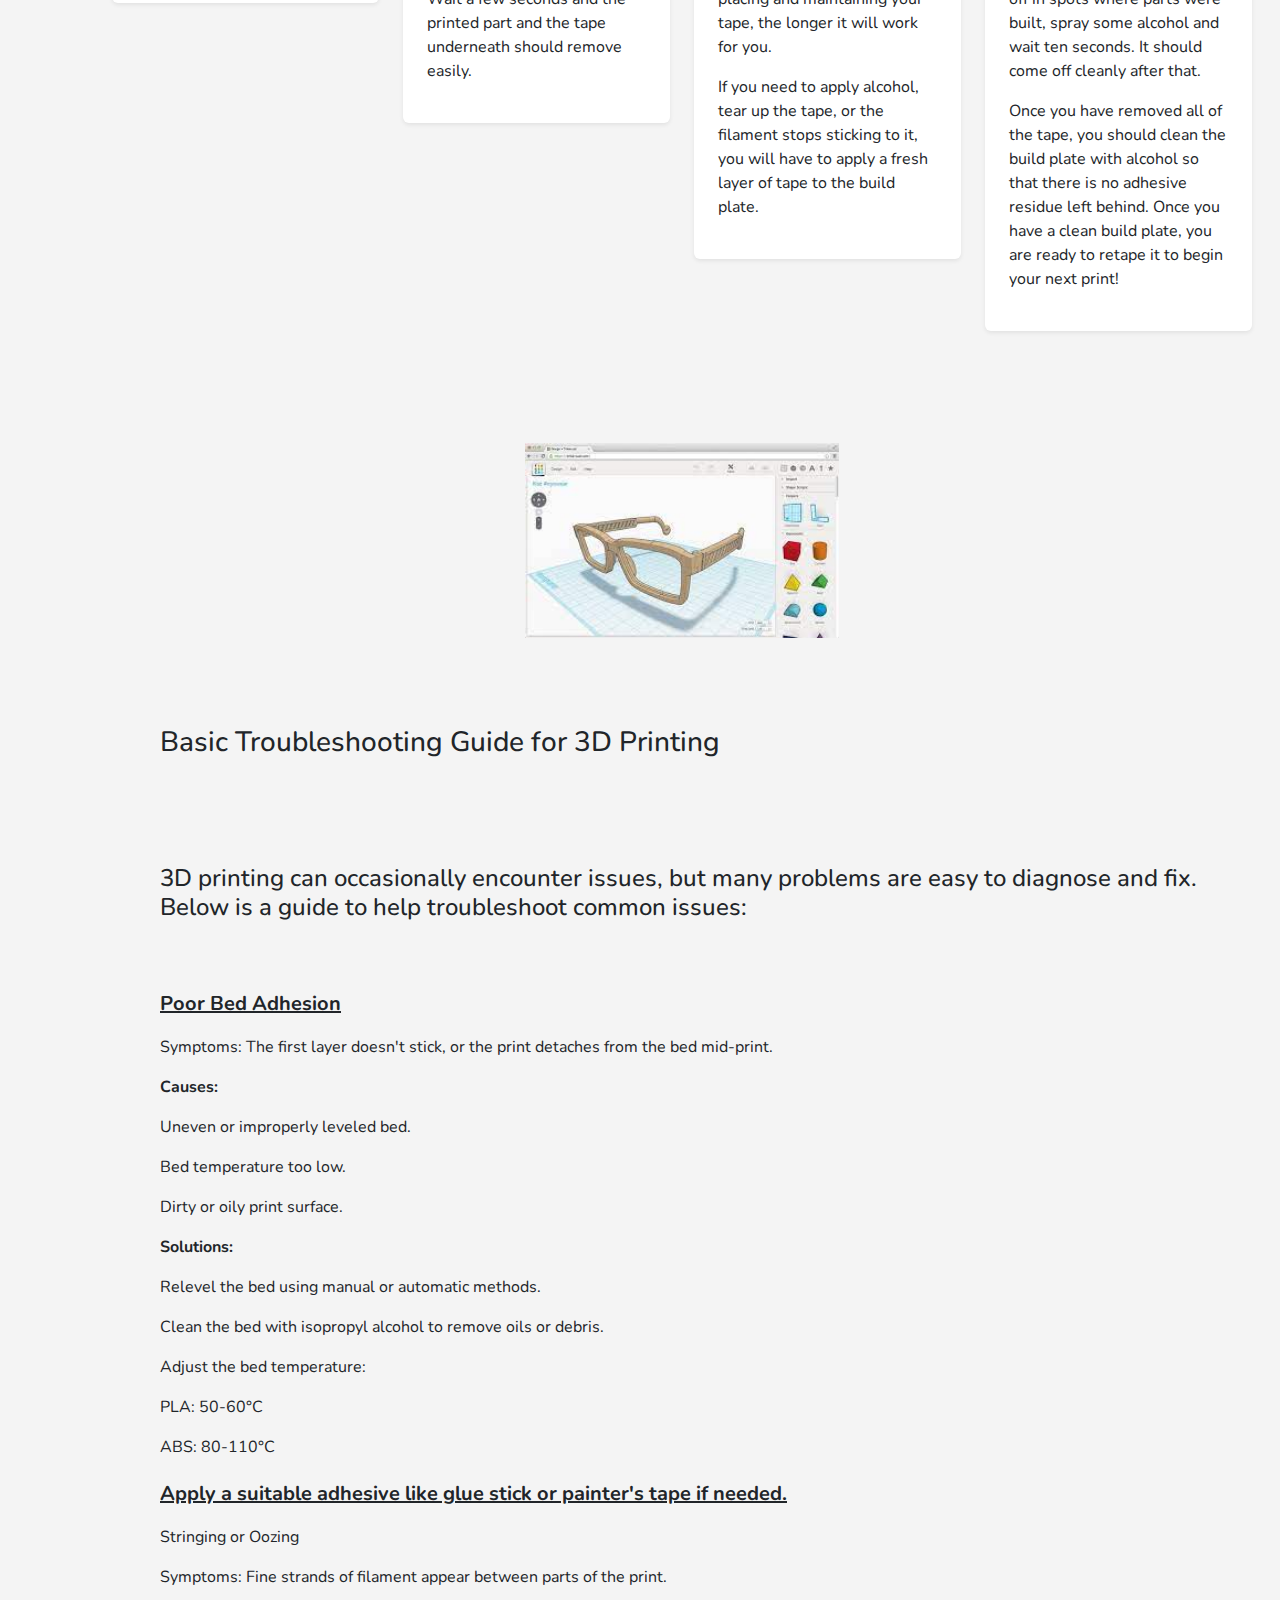
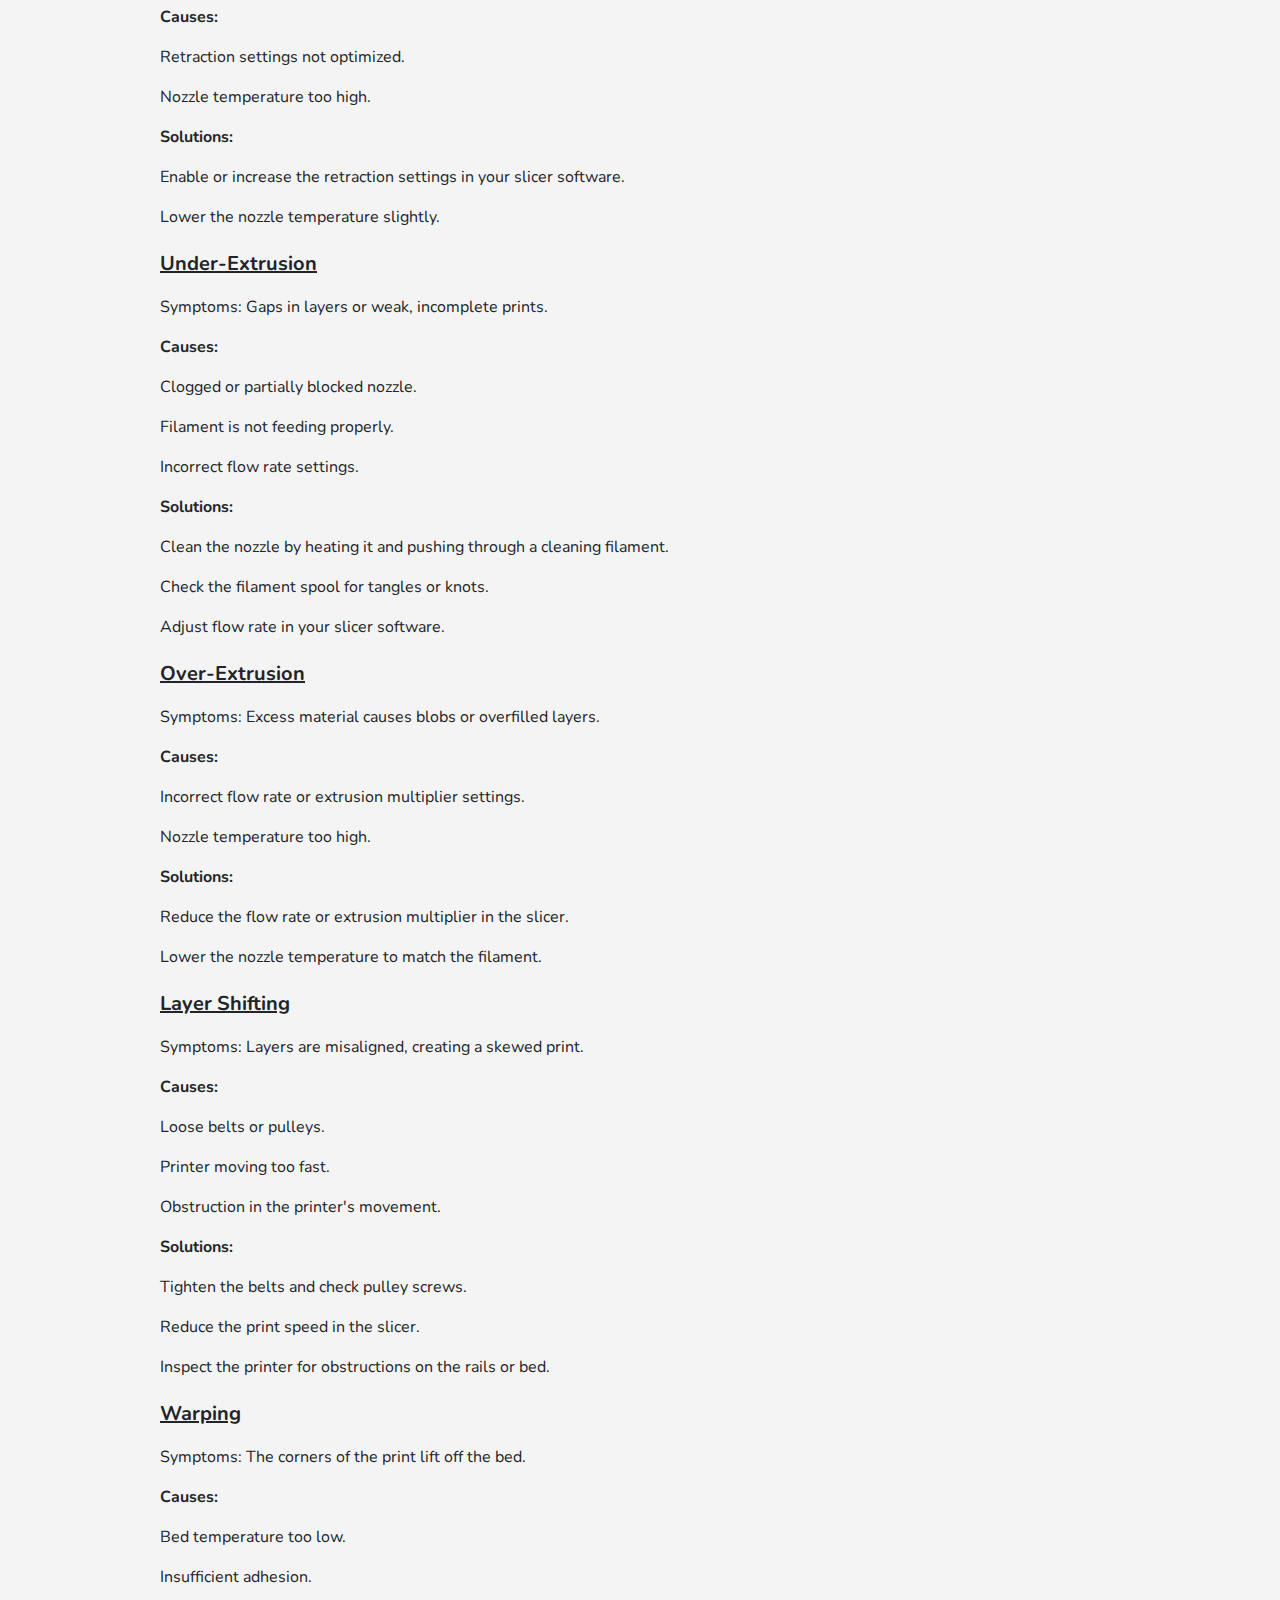
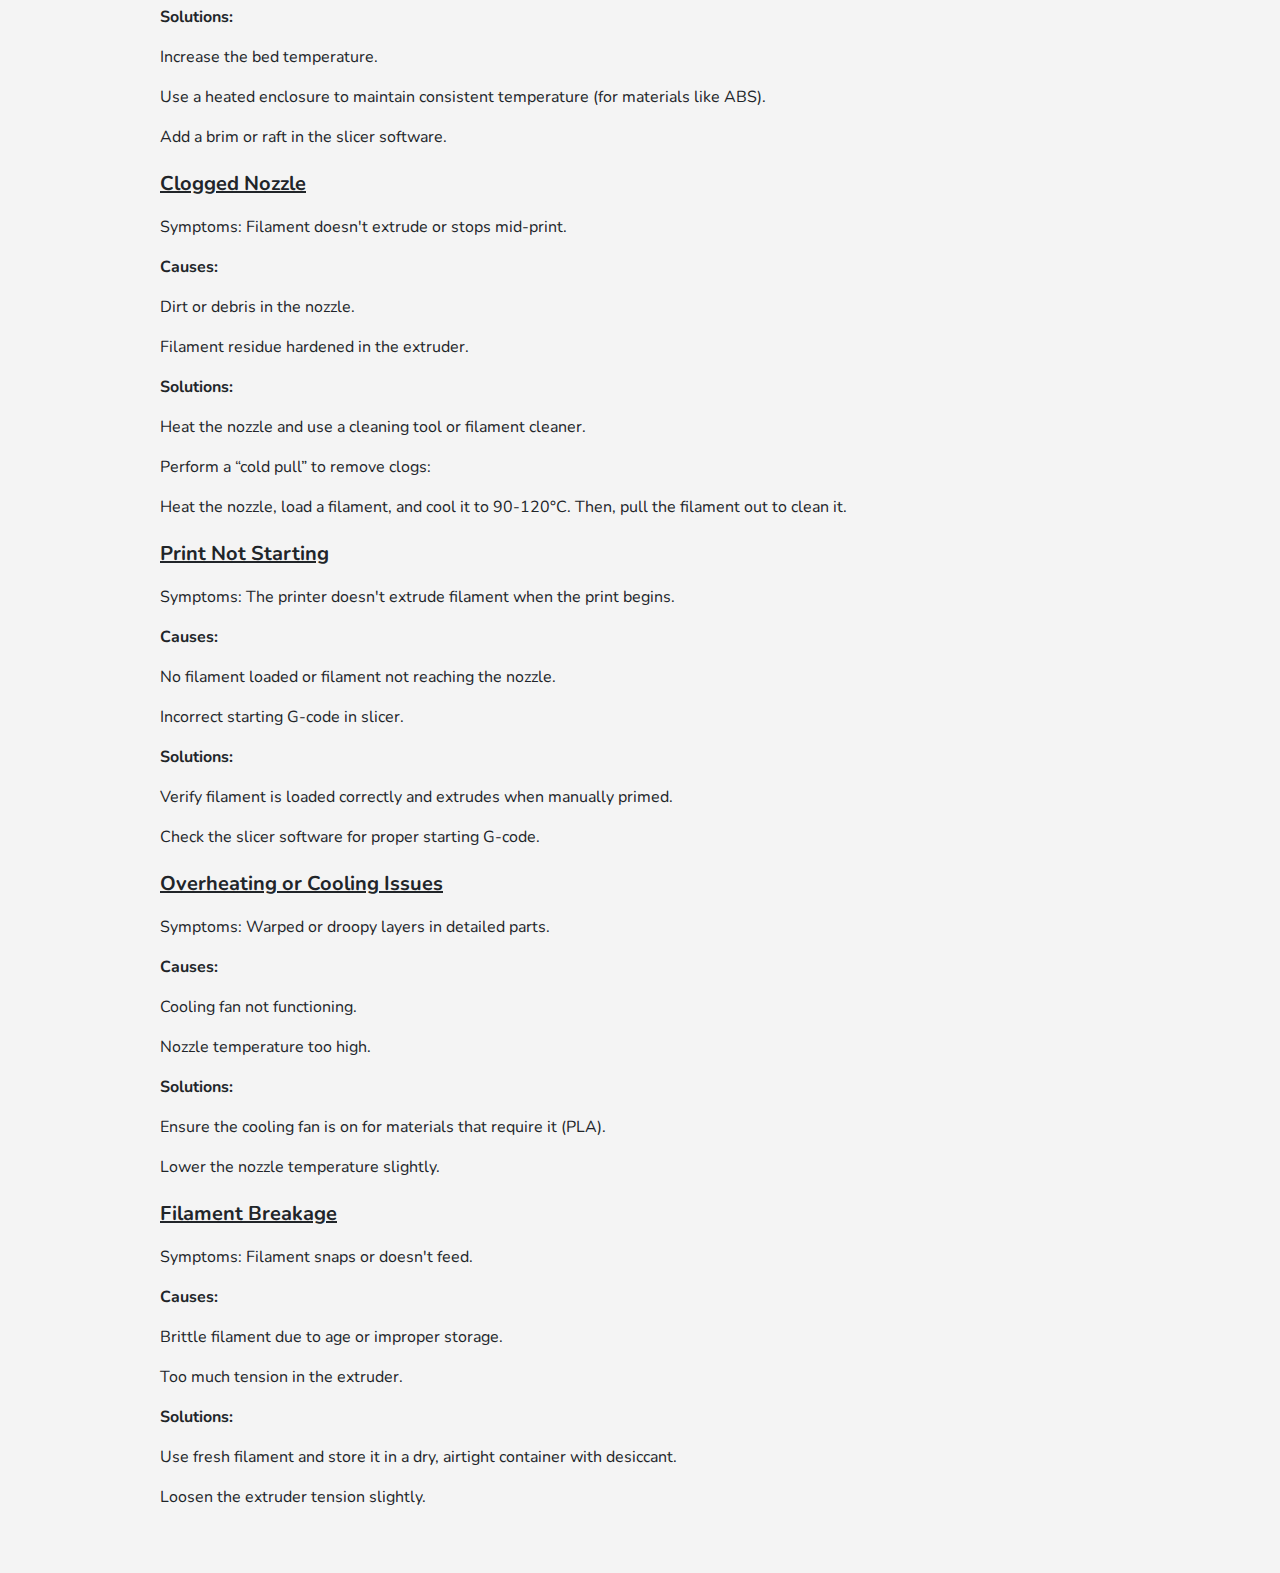
==== commit 18bf1987: "stl to gcode" ====
--- a/assets/pages/3d-Printing.html
+++ b/assets/pages/3d-Printing.html
@@ -540,6 +540,110 @@
       </div>
     </div>
   </div>
+  <div class="container-fluid">
+    <div class="px-lg-5">
+      <div class="row py-5">
+        <div class="col-lg-12 mx-auto">
+          <div class="image-wrapper" style="margin: 0 auto; text-align: center;">
+            <img src="../img/tinker-cad-glasses.jpg" alt="Troubleshooting" style="width: 30%; margin: 0 auto; padding: 40px 0;">
+          </div>
+          <h3 class="pt-5 pb-5">Basic Troubleshooting Guide for 3D Printing</h3>
+          <h4 class="pt-5 pb-5">3D printing can occasionally encounter issues, but many problems are easy to diagnose and fix. Below is a guide to help troubleshoot common issues:</h4>
+          <p style="text-decoration: underline; font-weight: bold; font-size: 20px; margin-top: 20px;">Poor Bed Adhesion</p>
+          <p>Symptoms: The first layer doesn't stick, or the print detaches from the bed mid-print.</p>
+          <p style="font-weight: bold;">Causes:</p>
+          <p>Uneven or improperly leveled bed.</p>
+          <p>Bed temperature too low.</p>
+          <p>Dirty or oily print surface.</p>
+          <p style="font-weight: bold;">Solutions:</p>
+          <p>Relevel the bed using manual or automatic methods.</p>
+          <p>Clean the bed with isopropyl alcohol to remove oils or debris.</p>
+          <p>Adjust the bed temperature:</p>
+          <p>PLA: 50-60°C</p>
+          <p>ABS: 80-110°C</p>
+          <p style="text-decoration: underline; font-weight: bold; font-size: 20px; margin-top: 20px;">Apply a suitable adhesive like glue stick or painter's tape if needed.</p>
+          <p>Stringing or Oozing</p>
+          <p>Symptoms: Fine strands of filament appear between parts of the print.</p>
+          <p style="font-weight: bold;">Causes:</p>
+          <p>Retraction settings not optimized.</p>
+          <p>Nozzle temperature too high.</p>
+          <p style="font-weight: bold;">Solutions:</p>
+          <p>Enable or increase the retraction settings in your slicer software.</p>
+          <p>Lower the nozzle temperature slightly.</p>
+          <p style="text-decoration: underline; font-weight: bold; font-size: 20px; margin-top: 20px;">Under-Extrusion</p>
+          <p>Symptoms: Gaps in layers or weak, incomplete prints.</p>
+          <p style="font-weight: bold;">Causes:</p>
+          <p>Clogged or partially blocked nozzle.</p>
+          <p>Filament is not feeding properly.</p>
+          <p>Incorrect flow rate settings.</p>
+          <p style="font-weight: bold;">Solutions:</p>
+          <p>Clean the nozzle by heating it and pushing through a cleaning filament.</p>
+          <p>Check the filament spool for tangles or knots.</p>
+          <p>Adjust flow rate in your slicer software.</p>
+          <p style="text-decoration: underline; font-weight: bold; font-size: 20px; margin-top: 20px;">Over-Extrusion</p>
+          <p>Symptoms: Excess material causes blobs or overfilled layers.</p>
+          <p style="font-weight: bold;">Causes:</p>
+          <p>Incorrect flow rate or extrusion multiplier settings.</p>
+          <p>Nozzle temperature too high.</p>
+          <p style="font-weight: bold;">Solutions:</p>
+          <p>Reduce the flow rate or extrusion multiplier in the slicer.</p>
+          <p>Lower the nozzle temperature to match the filament.</p>
+          <p style="text-decoration: underline; font-weight: bold; font-size: 20px; margin-top: 20px;">Layer Shifting</p>
+          <p>Symptoms: Layers are misaligned, creating a skewed print.</p>
+          <p style="font-weight: bold;">Causes:</p>
+          <p>Loose belts or pulleys.</p>
+          <p>Printer moving too fast.</p>
+          <p>Obstruction in the printer's movement.</p>
+          <p style="font-weight: bold;">Solutions:</p>
+          <p>Tighten the belts and check pulley screws.</p>
+          <p>Reduce the print speed in the slicer.</p>
+          <p>Inspect the printer for obstructions on the rails or bed.</p>
+          <p style="text-decoration: underline; font-weight: bold; font-size: 20px; margin-top: 20px;">Warping</p>
+          <p>Symptoms: The corners of the print lift off the bed.</p>
+          <p style="font-weight: bold;">Causes:</p>
+          <p>Bed temperature too low.</p>
+          <p>Insufficient adhesion.</p>
+          <p style="font-weight: bold;">Solutions:</p>
+          <p>Increase the bed temperature.</p>
+          <p>Use a heated enclosure to maintain consistent temperature (for materials like ABS).</p>
+          <p>Add a brim or raft in the slicer software.</p>
+          <p style="text-decoration: underline; font-weight: bold; font-size: 20px; margin-top: 20px;">Clogged Nozzle</p>
+          <p>Symptoms: Filament doesn't extrude or stops mid-print.</p>
+          <p style="font-weight: bold;">Causes:</p>
+          <p>Dirt or debris in the nozzle.</p>
+          <p>Filament residue hardened in the extruder.</p>
+          <p style="font-weight: bold;">Solutions:</p>
+          <p>Heat the nozzle and use a cleaning tool or filament cleaner.</p>
+          <p>Perform a “cold pull” to remove clogs:</p>
+          <p>Heat the nozzle, load a filament, and cool it to 90-120°C. Then, pull the filament out to clean it.</p>
+          <p style="text-decoration: underline; font-weight: bold; font-size: 20px; margin-top: 20px;">Print Not Starting</p>
+          <p>Symptoms: The printer doesn't extrude filament when the print begins.</p>
+          <p style="font-weight: bold;">Causes:</p>
+          <p>No filament loaded or filament not reaching the nozzle.</p>
+          <p>Incorrect starting G-code in slicer.</p>
+          <p style="font-weight: bold;">Solutions:</p>
+          <p>Verify filament is loaded correctly and extrudes when manually primed.</p>
+          <p>Check the slicer software for proper starting G-code.</p>
+          <p style="text-decoration: underline; font-weight: bold; font-size: 20px; margin-top: 20px;">Overheating or Cooling Issues</p>
+          <p>Symptoms: Warped or droopy layers in detailed parts.</p>
+          <p style="font-weight: bold;">Causes:</p>
+          <p>Cooling fan not functioning.</p>
+          <p>Nozzle temperature too high.</p>
+          <p style="font-weight: bold;">Solutions:</p>
+          <p>Ensure the cooling fan is on for materials that require it (PLA).</p>
+          <p>Lower the nozzle temperature slightly.</p>
+          <p style="text-decoration: underline; font-weight: bold; font-size: 20px; margin-top: 20px;">Filament Breakage</p>
+          <p>Symptoms: Filament snaps or doesn't feed.</p>
+          <p style="font-weight: bold;">Causes:</p>
+          <p>Brittle filament due to age or improper storage.</p>
+          <p>Too much tension in the extruder.</p>
+          <p style="font-weight: bold;">Solutions:</p>
+          <p>Use fresh filament and store it in a dry, airtight container with desiccant.</p>
+          <p>Loosen the extruder tension slightly.</p>
+        </div>
+      </div>
+      </div>
+    </div>
   <!-- <div class="col">
     <div class="row row-cols-1 row-cols-sm-2 g-4">
       <div class="col d-flex flex-column gap-2">
